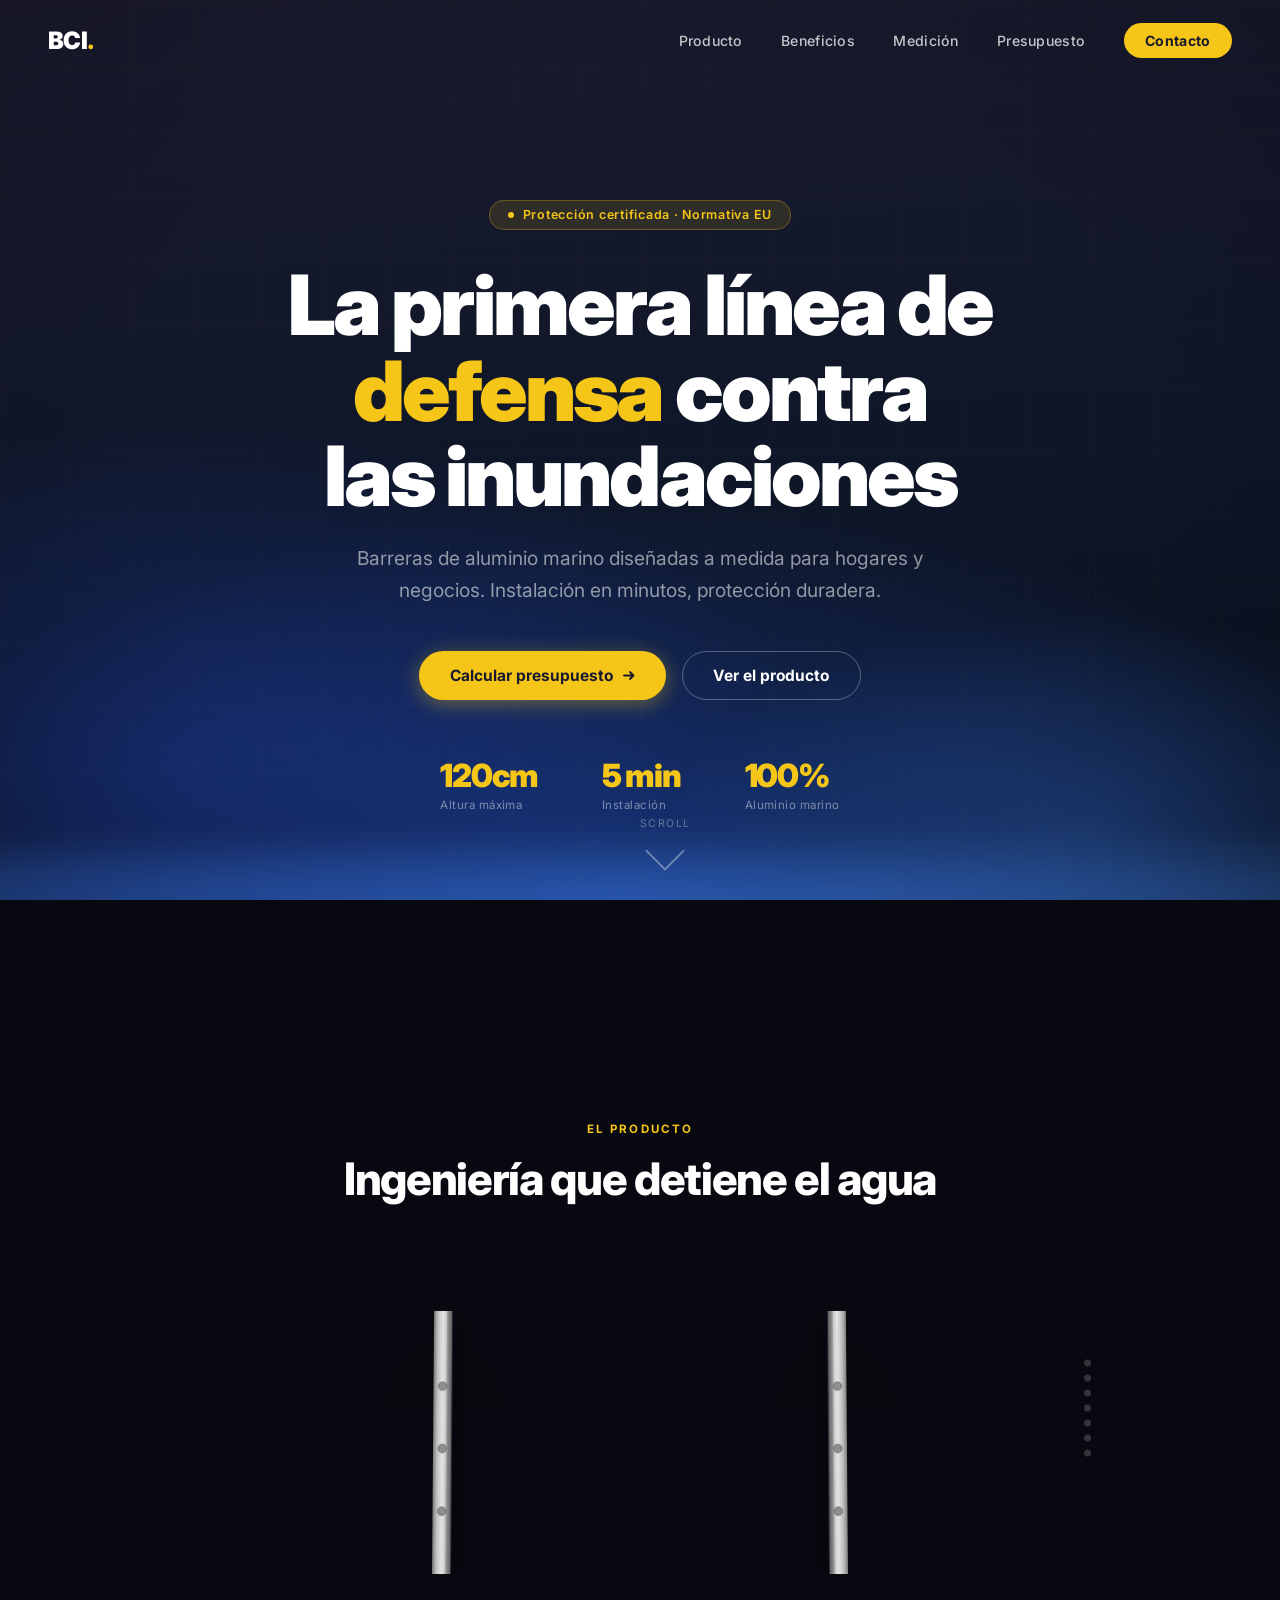
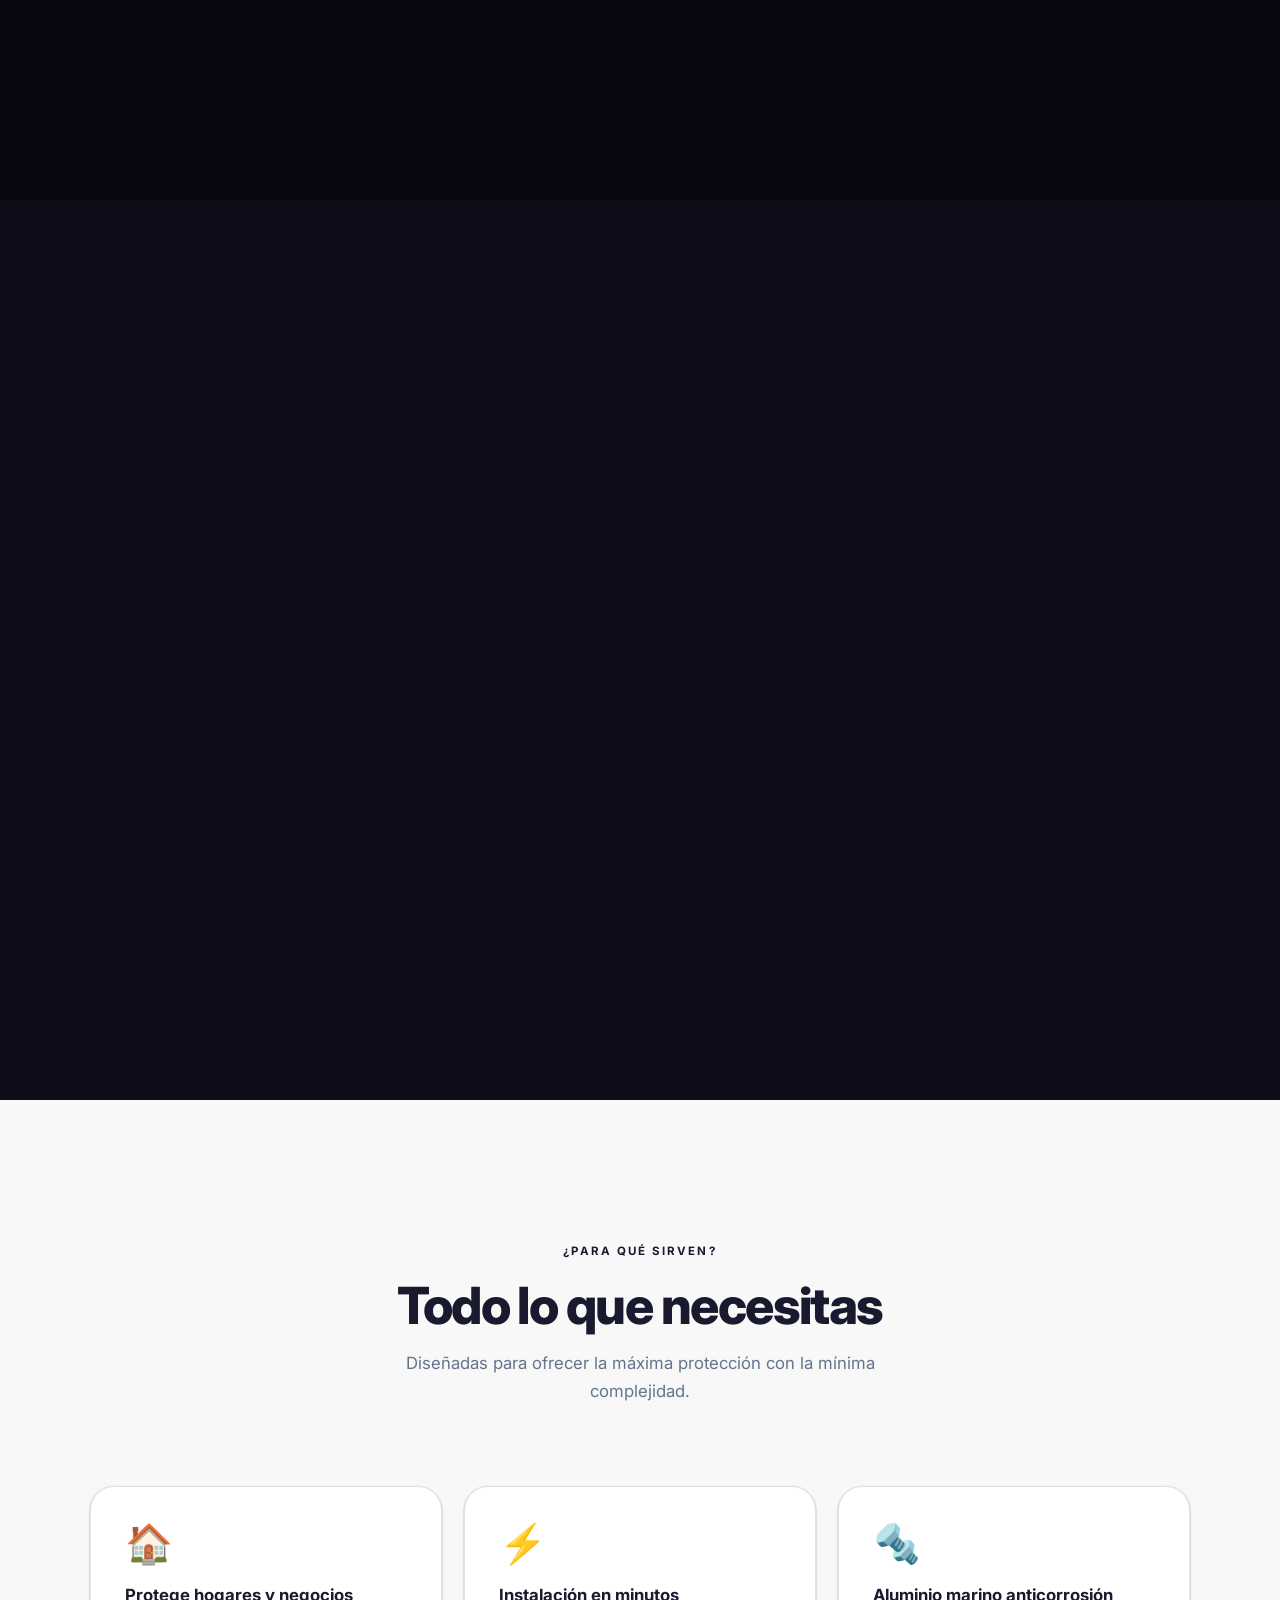
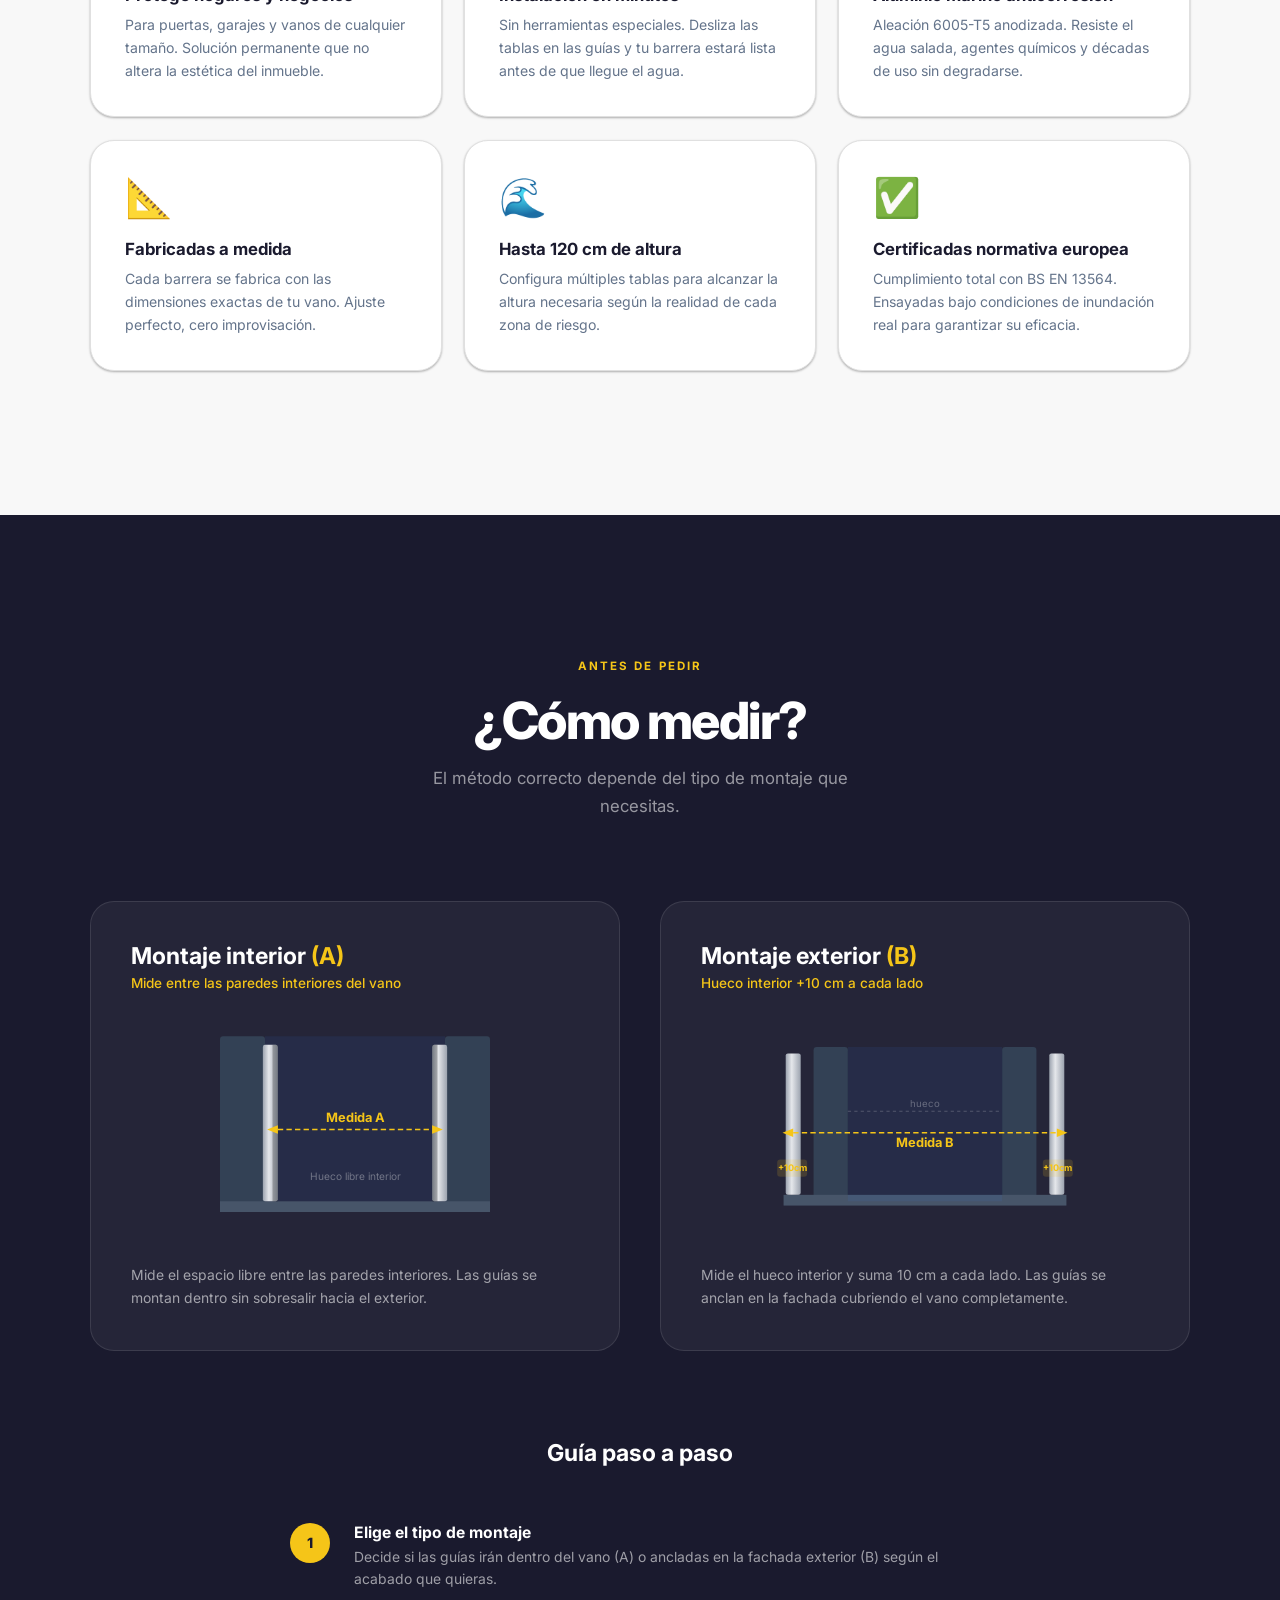
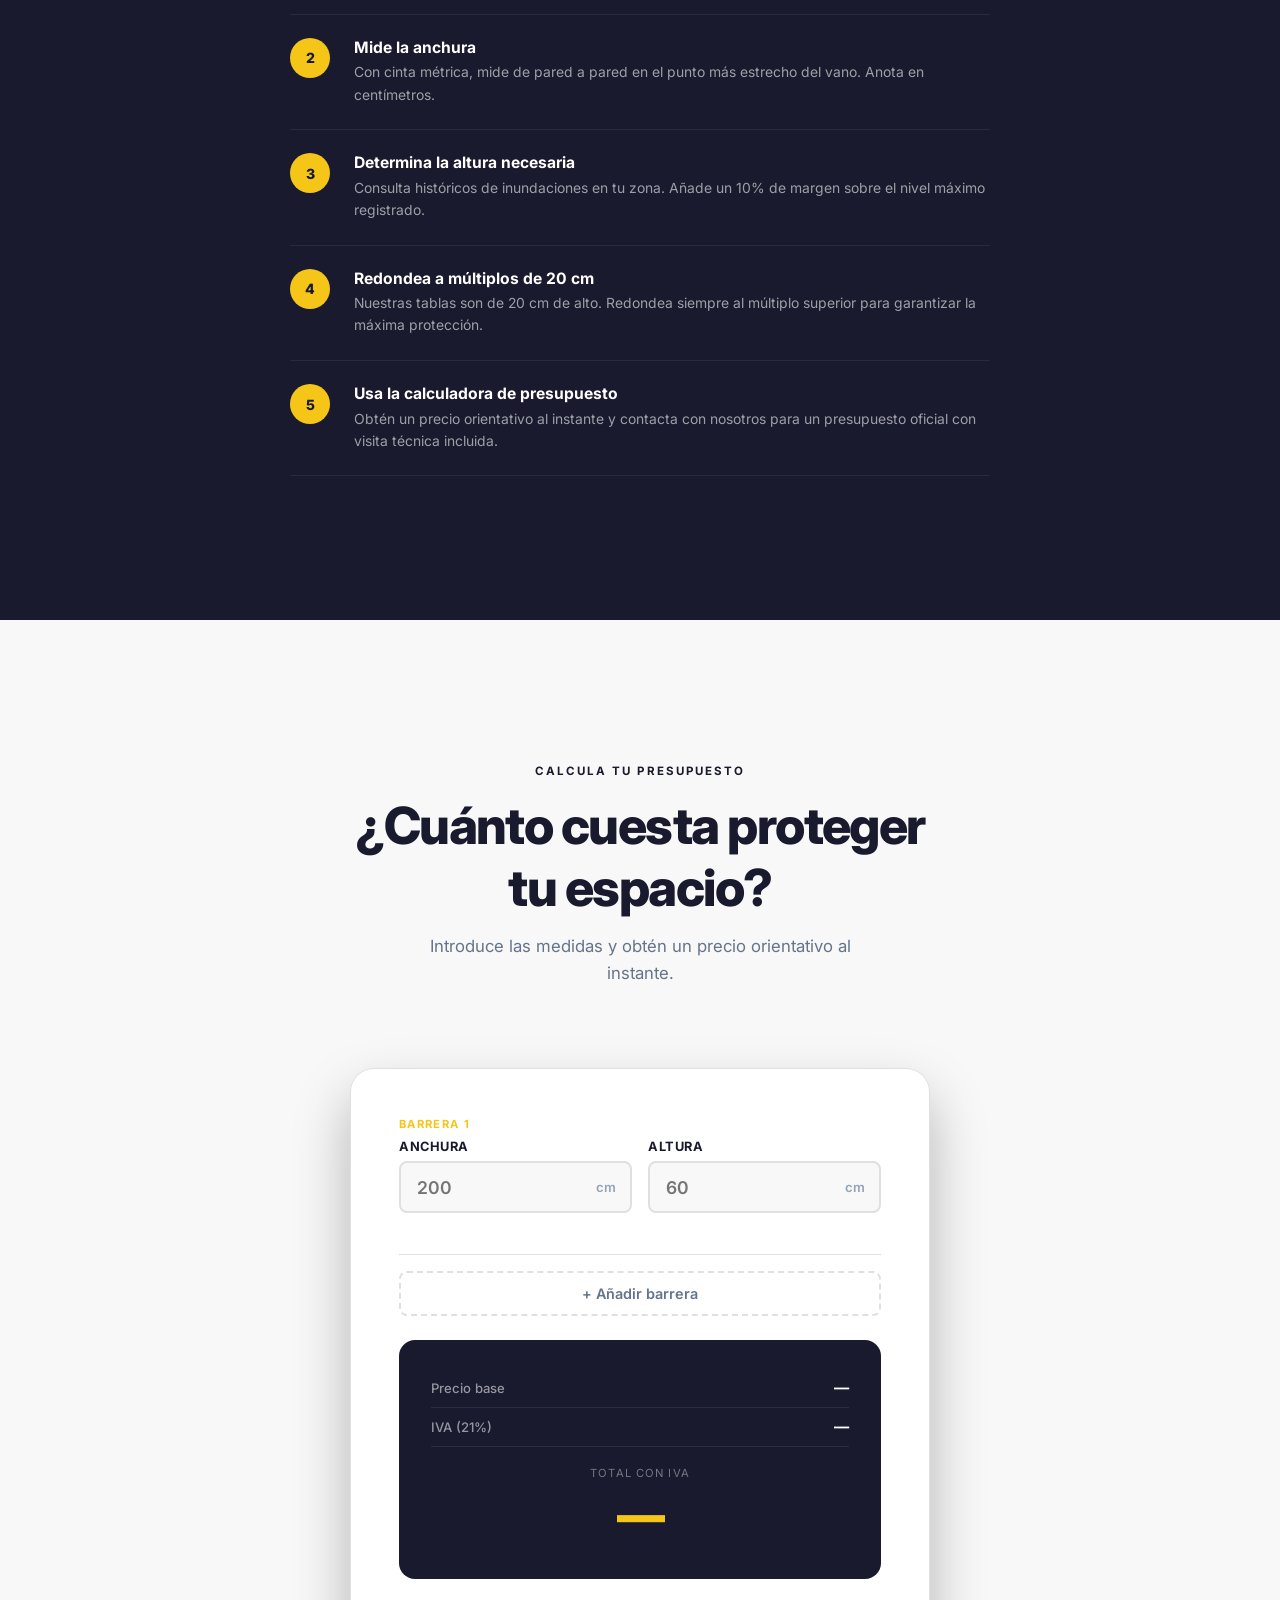
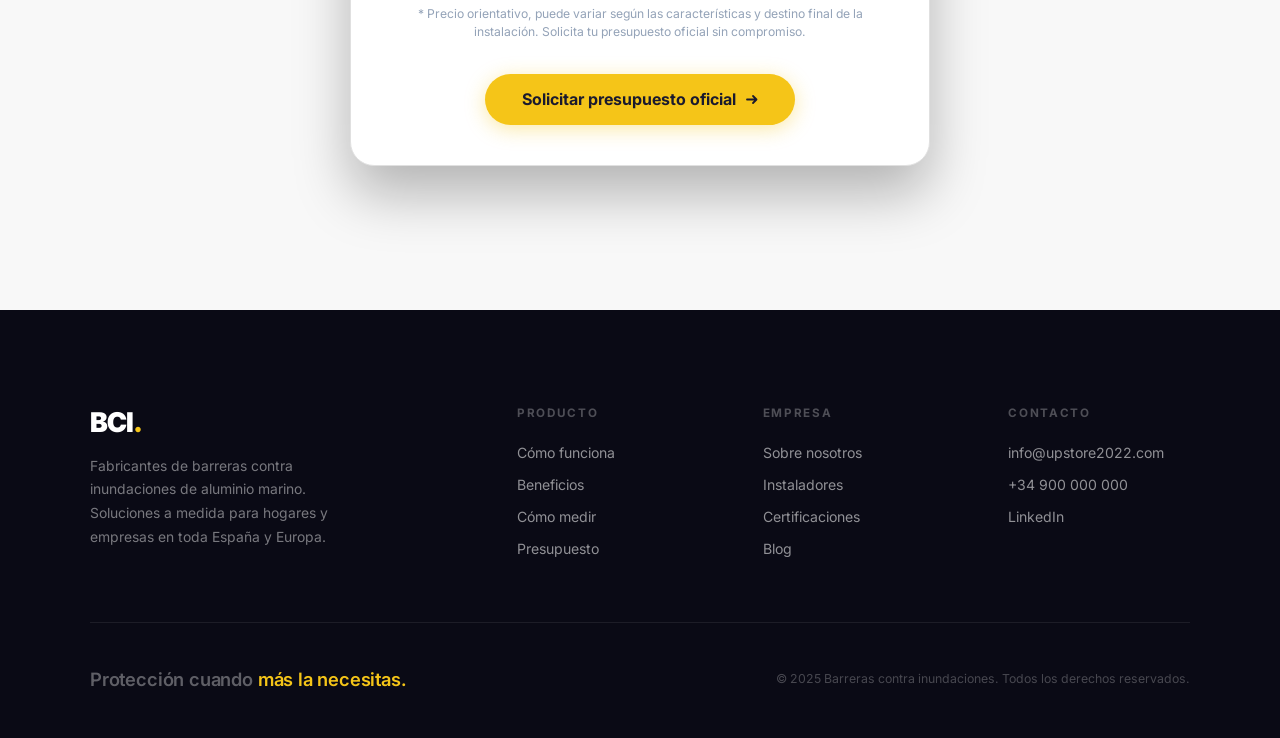
==== index.html @ b8d4e637 "first commit" ====
<!DOCTYPE html>
<html lang="es">
<head>
  <meta charset="UTF-8">
  <meta name="viewport" content="width=device-width, initial-scale=1.0">
  <title>Barreras contra inundaciones — Protección frente a inundaciones</title>
  <link rel="preconnect" href="https://fonts.googleapis.com">
  <link rel="preconnect" href="https://fonts.gstatic.com" crossorigin>
  <link href="https://fonts.googleapis.com/css2?family=Inter:wght@300;400;500;600;700;800;900&display=swap" rel="stylesheet">

  <link rel="stylesheet" href="style.css">

  <style>
    .barrier-row {
      display: flex;
      flex-direction: column;
      border-bottom: 1px solid var(--gray-200);
      padding-bottom: 1rem;
      margin-bottom: 1rem;
    }
    .barrier-row-label {
      font-size: .7rem;
      font-weight: 700;
      letter-spacing: .12em;
      text-transform: uppercase;
      color: var(--yellow);
      margin-bottom: .5rem;
    }
    .barrier-row-fields {
      display: flex;
      gap: 1rem;
      align-items: flex-start;
    }
    .barrier-row-fields .inp-group {
      flex: 1;
      min-width: 0;
    }
    .remove-btn {
      background: #fee2e2;
      color: #ef4444;
      border: none;
      width: 32px;
      height: 32px;
      border-radius: 50%;
      cursor: pointer;
      font-size: 1rem;
      flex-shrink: 0;
      align-self: center;
      margin-top: 1.4rem;
      line-height: 1;
    }
    .add-barrier-btn {
      display: block;
      width: 100%;
      border: 2px dashed var(--gray-200);
      background: transparent;
      color: var(--gray-600);
      padding: .75rem;
      border-radius: var(--radius-sm);
      cursor: pointer;
      font-weight: 600;
      font-family: inherit;
      font-size: .9rem;
      transition: border-color .2s, color .2s;
      margin-bottom: 1.5rem;
    }
    .add-barrier-btn:hover {
      border-color: var(--yellow);
      color: var(--navy);
    }
    .calc-divider {
      height: 1px;
      background: rgba(255,255,255,.12);
      margin: .4rem 0 .6rem;
    }
    .barrier-summary-row {
      font-size: .85rem;
      padding: .2rem 0;
    }
  </style>

</head>
<body>

<!-- ══════════════════════════════════════════
     NAVIGATION
══════════════════════════════════════════ -->
<nav id="navbar">
  <a href="#hero" class="nav-logo">BCI<span>.</span></a>

  <ul class="nav-links" id="navLinks">
    <li><a href="#product"    onclick="closeNav()">Producto</a></li>
    <li><a href="#benefits"   onclick="closeNav()">Beneficios</a></li>
    <li><a href="#measure"    onclick="closeNav()">Medición</a></li>
    <li><a href="#calculator" onclick="closeNav()">Presupuesto</a></li>
    <li><a href="#footer"     onclick="closeNav()" class="nav-cta">Contacto</a></li>
  </ul>

  <button class="nav-burger" id="navBurger" aria-label="Menú" onclick="toggleNav()">
    <span></span><span></span><span></span>
  </button>
</nav>

<!-- ══════════════════════════════════════════
     SECTION 1 · HERO
══════════════════════════════════════════ -->
<section id="hero">
  <div class="hero-bg"></div>
  <div class="hero-grid"></div>
  <div class="hero-water">
    <div class="hw hw1"></div>
    <div class="hw hw2"></div>
    <div class="hw hw3"></div>
  </div>
  <div class="hero-vignette"></div>

  <div class="hero-content">
    <div class="hero-badge">
      <div class="hero-badge-dot"></div>
      Protección certificada · Normativa EU
    </div>

    <h1 class="hero-title">
      La primera línea de<br>
      <span class="hl">defensa</span> contra<br>
      las inundaciones
    </h1>

    <p class="hero-sub">
      Barreras de aluminio marino diseñadas a medida para hogares y negocios.
      Instalación en minutos, protección duradera.
    </p>

    <div class="hero-ctas">
      <a href="#calculator" class="btn btn-primary">
        Calcular presupuesto
        <svg width="15" height="15" viewBox="0 0 15 15" fill="none">
          <path d="M3 7.5h9M9 4l3.5 3.5L9 11" stroke="currentColor" stroke-width="1.8" stroke-linecap="round" stroke-linejoin="round"/>
        </svg>
      </a>
      <a href="#product" class="btn btn-ghost">Ver el producto</a>
    </div>
  </div>

  <div class="hero-stats">
    <div class="hero-stat">
      <div class="hero-stat-val">120cm</div>
      <div class="hero-stat-lbl">Altura máxima</div>
    </div>
    <div class="hero-stat">
      <div class="hero-stat-val">5 min</div>
      <div class="hero-stat-lbl">Instalación</div>
    </div>
    <div class="hero-stat">
      <div class="hero-stat-val">100%</div>
      <div class="hero-stat-lbl">Aluminio marino</div>
    </div>
  </div>

  <div class="scroll-cue" onclick="scrollTo({top:document.getElementById('product').offsetTop,behavior:'smooth'})">
    <span class="scroll-cue-lbl">Scroll</span>
    <div class="scroll-cue-arrow"></div>
  </div>
</section>

<!-- ══════════════════════════════════════════
     SECTION 2 · PRODUCT REVEAL
══════════════════════════════════════════ -->
<section id="product">
  <div class="product-sticky" id="productSticky">
    <!-- Photo background layer (fades in via JS) -->
    <div id="housePhoto" style="position:absolute;inset:0;background:url('src/images/casa.jpeg') center/cover no-repeat;opacity:0;z-index:0;"></div>
    <!-- Dark overlay so barrier stands out -->
    <div style="position:absolute;inset:0;background:rgba(0,0,0,0.35);z-index:1;pointer-events:none;"></div>

    <div class="product-header anim" id="productHeader">
      <span class="section-label">El producto</span>
      <h2>Ingeniería que detiene el agua</h2>
    </div>

    <div class="barrier-scene" style="min-height:340px;">
      <!-- Perspective wrapper anchored to bottom of scene -->
      <div style="transform:perspective(900px) rotateX(2deg);transform-origin:bottom center;position:absolute;left:24%;bottom:0;width:52%;">
        <div id="barrierSvgWrap"></div>
      </div>

      <div class="asm-dots" id="asmDots">
        <!-- dots injected by JS -->
      </div>
    </div>
  </div>
</section>

<!-- ══════════════════════════════════════════
     SECTION 3 · BENEFITS
══════════════════════════════════════════ -->
<section id="benefits">
  <div class="benefits-inner">
    <div class="section-head anim">
      <span class="section-label" style="color:var(--navy)">¿Para qué sirven?</span>
      <h2>Todo lo que necesitas</h2>
      <p>Diseñadas para ofrecer la máxima protección con la mínima complejidad.</p>
    </div>

    <div class="benefits-grid">
      <div class="b-card" data-delay="0">
        <span class="b-icon">🏠</span>
        <h3 class="b-title">Protege hogares y negocios</h3>
        <p class="b-desc">Para puertas, garajes y vanos de cualquier tamaño. Solución permanente que no altera la estética del inmueble.</p>
      </div>
      <div class="b-card" data-delay="1">
        <span class="b-icon">⚡</span>
        <h3 class="b-title">Instalación en minutos</h3>
        <p class="b-desc">Sin herramientas especiales. Desliza las tablas en las guías y tu barrera estará lista antes de que llegue el agua.</p>
      </div>
      <div class="b-card" data-delay="2">
        <span class="b-icon">🔩</span>
        <h3 class="b-title">Aluminio marino anticorrosión</h3>
        <p class="b-desc">Aleación 6005-T5 anodizada. Resiste el agua salada, agentes químicos y décadas de uso sin degradarse.</p>
      </div>
      <div class="b-card" data-delay="3">
        <span class="b-icon">📐</span>
        <h3 class="b-title">Fabricadas a medida</h3>
        <p class="b-desc">Cada barrera se fabrica con las dimensiones exactas de tu vano. Ajuste perfecto, cero improvisación.</p>
      </div>
      <div class="b-card" data-delay="4">
        <span class="b-icon">🌊</span>
        <h3 class="b-title">Hasta 120 cm de altura</h3>
        <p class="b-desc">Configura múltiples tablas para alcanzar la altura necesaria según la realidad de cada zona de riesgo.</p>
      </div>
      <div class="b-card" data-delay="5">
        <span class="b-icon">✅</span>
        <h3 class="b-title">Certificadas normativa europea</h3>
        <p class="b-desc">Cumplimiento total con BS EN 13564. Ensayadas bajo condiciones de inundación real para garantizar su eficacia.</p>
      </div>
    </div>
  </div>
</section>

<!-- ══════════════════════════════════════════
     SECTION 4 · HOW TO MEASURE
══════════════════════════════════════════ -->
<section id="measure">
  <div class="measure-inner">
    <div class="section-head anim" style="--clr:#fff">
      <span class="section-label">Antes de pedir</span>
      <h2 style="color:#fff">¿Cómo medir?</h2>
      <p style="color:var(--text-muted)">El método correcto depende del tipo de montaje que necesitas.</p>
    </div>

    <div class="measure-cards">
      <!-- Inside mount -->
      <div class="m-card" id="mCardA">
        <div class="m-card-title">Montaje interior <em style="color:var(--yellow);font-style:normal">(A)</em></div>
        <div class="m-card-subtitle">Mide entre las paredes interiores del vano</div>

        <svg class="m-diagram" viewBox="0 0 280 210" fill="none" xmlns="http://www.w3.org/2000/svg">
          <!-- Left wall -->
          <rect x="14" y="18" width="42" height="164" fill="#334155" rx="3"/>
          <!-- Right wall -->
          <rect x="224" y="18" width="42" height="164" fill="#334155" rx="3"/>
          <!-- Floor -->
          <rect x="14" y="172" width="252" height="10" fill="#475569"/>
          <!-- Opening fill -->
          <rect x="56" y="18" width="168" height="154" fill="rgba(59,130,246,.08)"/>
          <!-- Rails (silver) -->
          <rect x="54" y="26" width="14" height="146" fill="url(#rg_a)" rx="2"/>
          <rect x="212" y="26" width="14" height="146" fill="url(#rg_a)" rx="2"/>
          <!-- Groove on rails -->
          <rect x="63" y="26" width="5" height="146" fill="rgba(0,0,0,.25)"/>
          <rect x="212" y="26" width="5" height="146" fill="rgba(0,0,0,.25)"/>
          <!-- Dimension line -->
          <line x1="68" y1="105" x2="212" y2="105" stroke="#f5c518" stroke-width="1.4" stroke-dasharray="5,3"/>
          <polygon points="68,101 58,105 68,109" fill="#f5c518"/>
          <polygon points="212,101 222,105 212,109" fill="#f5c518"/>
          <!-- Label -->
          <text x="140" y="98" fill="#f5c518" font-size="12" font-weight="700" text-anchor="middle" font-family="Inter,sans-serif">Medida A</text>
          <text x="140" y="152" fill="rgba(255,255,255,.35)" font-size="9.5" text-anchor="middle" font-family="Inter,sans-serif">Hueco libre interior</text>
          <defs>
            <linearGradient id="rg_a" x1="0" y1="0" x2="1" y2="0">
              <stop offset="0%"  stop-color="#9ca3af"/>
              <stop offset="40%" stop-color="#e5e7eb"/>
              <stop offset="100%" stop-color="#9ca3af"/>
            </linearGradient>
          </defs>
        </svg>

        <p class="m-card-note">Mide el espacio libre entre las paredes interiores. Las guías se montan dentro sin sobresalir hacia el exterior.</p>
      </div>

      <!-- Outside mount -->
      <div class="m-card" id="mCardB">
        <div class="m-card-title">Montaje exterior <em style="color:var(--yellow);font-style:normal">(B)</em></div>
        <div class="m-card-subtitle">Hueco interior +10 cm a cada lado</div>

        <svg class="m-diagram" viewBox="0 0 280 210" fill="none" xmlns="http://www.w3.org/2000/svg">
          <!-- Left wall -->
          <rect x="36" y="28" width="32" height="144" fill="#334155" rx="3"/>
          <!-- Right wall -->
          <rect x="212" y="28" width="32" height="144" fill="#334155" rx="3"/>
          <!-- Floor -->
          <rect x="8" y="166" width="264" height="10" fill="#475569"/>
          <!-- Opening fill -->
          <rect x="68" y="28" width="144" height="144" fill="rgba(59,130,246,.08)"/>
          <!-- Rails mounted outside walls -->
          <rect x="10" y="34" width="14" height="132" fill="url(#rg_b)" rx="2"/>
          <rect x="256" y="34" width="14" height="132" fill="url(#rg_b)" rx="2"/>
          <!-- Inner opening dashes -->
          <line x1="68" y1="88" x2="212" y2="88" stroke="rgba(255,255,255,.2)" stroke-width="1" stroke-dasharray="3,3"/>
          <text x="140" y="84" fill="rgba(255,255,255,.3)" font-size="9" text-anchor="middle" font-family="Inter,sans-serif">hueco</text>
          <!-- Outer dimension line -->
          <line x1="17" y1="108" x2="263" y2="108" stroke="#f5c518" stroke-width="1.4" stroke-dasharray="5,3"/>
          <polygon points="17,104 7,108 17,112"  fill="#f5c518"/>
          <polygon points="263,104 273,108 263,112" fill="#f5c518"/>
          <text x="140" y="121" fill="#f5c518" font-size="12" font-weight="700" text-anchor="middle" font-family="Inter,sans-serif">Medida B</text>
          <!-- +10cm badges -->
          <rect x="2"   y="133" width="28" height="16" rx="3" fill="rgba(245,197,24,.15)"/>
          <text x="16"  y="144" fill="#f5c518" font-size="8.5" text-anchor="middle" font-weight="700" font-family="Inter,sans-serif">+10cm</text>
          <rect x="250" y="133" width="28" height="16" rx="3" fill="rgba(245,197,24,.15)"/>
          <text x="264" y="144" fill="#f5c518" font-size="8.5" text-anchor="middle" font-weight="700" font-family="Inter,sans-serif">+10cm</text>
          <defs>
            <linearGradient id="rg_b" x1="0" y1="0" x2="1" y2="0">
              <stop offset="0%"  stop-color="#9ca3af"/>
              <stop offset="40%" stop-color="#e5e7eb"/>
              <stop offset="100%" stop-color="#9ca3af"/>
            </linearGradient>
          </defs>
        </svg>

        <p class="m-card-note">Mide el hueco interior y suma 10 cm a cada lado. Las guías se anclan en la fachada cubriendo el vano completamente.</p>
      </div>
    </div>

    <!-- Steps -->
    <div class="steps-wrap">
      <h3 class="steps-title">Guía paso a paso</h3>

      <div class="step" data-delay="0">
        <div class="step-num">1</div>
        <div class="step-text">
          <h4>Elige el tipo de montaje</h4>
          <p>Decide si las guías irán dentro del vano (A) o ancladas en la fachada exterior (B) según el acabado que quieras.</p>
        </div>
      </div>
      <div class="step" data-delay="1">
        <div class="step-num">2</div>
        <div class="step-text">
          <h4>Mide la anchura</h4>
          <p>Con cinta métrica, mide de pared a pared en el punto más estrecho del vano. Anota en centímetros.</p>
        </div>
      </div>
      <div class="step" data-delay="2">
        <div class="step-num">3</div>
        <div class="step-text">
          <h4>Determina la altura necesaria</h4>
          <p>Consulta históricos de inundaciones en tu zona. Añade un 10% de margen sobre el nivel máximo registrado.</p>
        </div>
      </div>
      <div class="step" data-delay="3">
        <div class="step-num">4</div>
        <div class="step-text">
          <h4>Redondea a múltiplos de 20 cm</h4>
          <p>Nuestras tablas son de 20 cm de alto. Redondea siempre al múltiplo superior para garantizar la máxima protección.</p>
        </div>
      </div>
      <div class="step" data-delay="4">
        <div class="step-num">5</div>
        <div class="step-text">
          <h4>Usa la calculadora de presupuesto</h4>
          <p>Obtén un precio orientativo al instante y contacta con nosotros para un presupuesto oficial con visita técnica incluida.</p>
        </div>
      </div>
    </div>
  </div>
</section>

<!-- ══════════════════════════════════════════
     SECTION 5 · CALCULATOR
══════════════════════════════════════════ -->
<section id="calculator">
  <div class="calc-inner">
    <div class="section-head anim">
      <span class="section-label" style="color:var(--navy)">Calcula tu presupuesto</span>
      <h2>¿Cuánto cuesta proteger tu espacio?</h2>
      <p>Introduce las medidas y obtén un precio orientativo al instante.</p>
    </div>

    <div class="calc-card" id="calcCard">
      <div id="barrierRows"></div>

      <button type="button" id="addBarrierBtn" class="add-barrier-btn">+ Añadir barrera</button>

      <div class="calc-result">
        <div id="barrierSummaries"></div>
        <div class="calc-divider" id="calcDivider" style="display:none"></div>
        <div class="res-row">
          <span class="res-lbl">Precio base</span>
          <span class="res-val" id="rBase">—</span>
        </div>
        <div class="res-row">
          <span class="res-lbl">IVA (21%)</span>
          <span class="res-val" id="rIva">—</span>
        </div>
        <div class="price-block">
          <div class="price-lbl">Total con IVA</div>
          <div class="price-amt" id="rPrice">—</div>
        </div>
      </div>

      <p class="calc-note">
        * Precio orientativo, puede variar según las características y destino final de la instalación. Solicita tu presupuesto oficial sin compromiso.
      </p>

      <div class="calc-cta">
        <a href="mailto:info@upstore2022.com?subject=Solicitud%20de%20presupuesto"
           id="calcCta"
           class="btn btn-primary"
           style="font-size:1rem;padding:.95rem 2.3rem">
          Solicitar presupuesto oficial
          <svg width="15" height="15" viewBox="0 0 15 15" fill="none">
            <path d="M3 7.5h9M9 4l3.5 3.5L9 11" stroke="currentColor" stroke-width="1.8" stroke-linecap="round" stroke-linejoin="round"/>
          </svg>
        </a>
      </div>
    </div>
  </div>
</section>

<!-- ══════════════════════════════════════════
     SECTION 6 · FOOTER
══════════════════════════════════════════ -->
<footer id="footer">
  <div class="footer-inner">
    <div class="footer-top">
      <div class="footer-brand">
        <div class="footer-logo">BCI<span>.</span></div>
        <p>Fabricantes de barreras contra inundaciones de aluminio marino. Soluciones a medida para hogares y empresas en toda España y Europa.</p>
      </div>
      <div class="footer-col">
        <h4>Producto</h4>
        <ul>
          <li><a href="#product">Cómo funciona</a></li>
          <li><a href="#benefits">Beneficios</a></li>
          <li><a href="#measure">Cómo medir</a></li>
          <li><a href="#calculator">Presupuesto</a></li>
        </ul>
      </div>
      <div class="footer-col">
        <h4>Empresa</h4>
        <ul>
          <li><a href="#">Sobre nosotros</a></li>
          <li><a href="#">Instaladores</a></li>
          <li><a href="#">Certificaciones</a></li>
          <li><a href="#">Blog</a></li>
        </ul>
      </div>
      <div class="footer-col">
        <h4>Contacto</h4>
        <ul>
          <li><a href="mailto:info@upstore2022.com">info@upstore2022.com</a></li>
          <li><a href="tel:+34900000000">+34 900 000 000</a></li>
          <li><a href="#">LinkedIn</a></li>
        </ul>
      </div>
    </div>

    <div class="footer-bottom">
      <div class="footer-tagline">Protección cuando <em>más la necesitas.</em></div>
      <div class="footer-copy">© 2025 Barreras contra inundaciones. Todos los derechos reservados.</div>
    </div>
  </div>
</footer>

<!-- ══════════════════════════════════════════
     JAVASCRIPT
══════════════════════════════════════════ -->
<script src="app.js"></script>
</body>
</html>
---- style.css ----
/* ─────────────────────────────────────────
   RESET & BASE
───────────────────────────────────────── */
*, *::before, *::after { box-sizing: border-box; margin: 0; padding: 0; }

html {
  scroll-behavior: smooth;
  font-size: 16px;
}

body {
  font-family: 'Inter', -apple-system, BlinkMacSystemFont, sans-serif;
  background: #1a1a2e;
  color: #ffffff;
  overflow-x: hidden;
  -webkit-font-smoothing: antialiased;
  -moz-osx-font-smoothing: grayscale;
}

/* ─────────────────────────────────────────
   DESIGN TOKENS
───────────────────────────────────────── */
:root {
  --navy:        #1a1a2e;
  --navy-deep:   #0a0a15;
  --navy-mid:    #0d0d1a;
  --blue-900:    #0f3460;
  --yellow:      #f5c518;
  --yellow-dark: #d4a800;
  --white:       #ffffff;
  --gray-50:     #f8f8f8;
  --gray-100:    #f0f0f0;
  --gray-200:    #e0e0e0;
  --gray-400:    #94a3b8;
  --gray-600:    #64748b;
  --text-muted:  rgba(255,255,255,0.55);

  --shadow-sm:  0 1px 3px rgba(0,0,0,.12), 0 1px 2px rgba(0,0,0,.20);
  --shadow-md:  0 4px 12px rgba(0,0,0,.10), 0 2px 4px rgba(0,0,0,.08);
  --shadow-lg:  0 12px 28px rgba(0,0,0,.15), 0 4px 10px rgba(0,0,0,.10);
  --shadow-xl:  0 28px 56px rgba(0,0,0,.28);

  --radius-sm:  8px;
  --radius-md:  16px;
  --radius-lg:  24px;
  --radius-pill:100px;
}

/* ─────────────────────────────────────────
   SHARED UTILITIES
───────────────────────────────────────── */
.section-label {
  display: block;
  font-size: .72rem;
  font-weight: 700;
  letter-spacing: .18em;
  text-transform: uppercase;
  color: var(--yellow);
  margin-bottom: 1rem;
}

/* Base animation state */
.anim {
  opacity: 0;
  transform: translateY(40px);
  transition: opacity .65s ease-out, transform .65s ease-out;
}
.anim.visible { opacity: 1; transform: translateY(0); }

/* ─────────────────────────────────────────
   BUTTONS
───────────────────────────────────────── */
.btn {
  display: inline-flex;
  align-items: center;
  gap: .5rem;
  padding: .88rem 1.9rem;
  border-radius: var(--radius-pill);
  font-family: inherit;
  font-size: .97rem;
  font-weight: 700;
  text-decoration: none;
  border: none;
  cursor: pointer;
  transition: transform .25s ease, box-shadow .25s ease, background .2s;
}
.btn:hover { transform: translateY(-2px); }

.btn-primary {
  background: var(--yellow);
  color: var(--navy);
  box-shadow: 0 4px 20px rgba(245,197,24,.38);
}
.btn-primary:hover {
  background: #f0ba00;
  box-shadow: 0 8px 30px rgba(245,197,24,.52);
}

.btn-ghost {
  background: transparent;
  color: #fff;
  border: 1px solid rgba(255,255,255,.3);
}
.btn-ghost:hover { background: rgba(255,255,255,.09); border-color: rgba(255,255,255,.5); }

/* ─────────────────────────────────────────
   NAVIGATION
───────────────────────────────────────── */
#navbar {
  position: fixed;
  inset: 0 0 auto 0;
  z-index: 999;
  display: flex;
  align-items: center;
  justify-content: space-between;
  padding: 1.6rem 3rem;
  transition: padding .3s ease, background .3s ease, border-color .3s ease;
  border-bottom: 1px solid transparent;
}

#navbar.scrolled {
  padding: .95rem 3rem;
  background: rgba(10,10,21,.92);
  backdrop-filter: blur(22px);
  -webkit-backdrop-filter: blur(22px);
  border-bottom-color: rgba(245,197,24,.15);
}

.nav-logo {
  font-size: 1.5rem;
  font-weight: 900;
  letter-spacing: -.03em;
  color: #fff;
  text-decoration: none;
}
.nav-logo span { color: var(--yellow); }

.nav-links {
  display: flex;
  align-items: center;
  gap: 2.4rem;
  list-style: none;
}

.nav-links a {
  color: rgba(255,255,255,.75);
  text-decoration: none;
  font-size: .88rem;
  font-weight: 500;
  letter-spacing: .02em;
  transition: color .2s;
}
.nav-links a:hover { color: var(--yellow); }

.nav-cta {
  background: var(--yellow) !important;
  color: var(--navy) !important;
  padding: .55rem 1.35rem;
  border-radius: var(--radius-pill);
  font-weight: 700 !important;
}
.nav-cta:hover { background: #f0ba00 !important; }

/* Hamburger (mobile) */
.nav-burger {
  display: none;
  flex-direction: column;
  gap: 5px;
  background: none;
  border: none;
  cursor: pointer;
  padding: 4px;
}
.nav-burger span {
  display: block;
  width: 24px;
  height: 2px;
  background: #fff;
  border-radius: 2px;
  transition: .3s;
}

/* ─────────────────────────────────────────
   SECTION 1 · HERO
───────────────────────────────────────── */
#hero {
  position: relative;
  min-height: 100svh;
  display: flex;
  flex-direction: column;
  align-items: center;
  justify-content: center;
  overflow: hidden;
}

/* Layered background */
.hero-bg {
  position: absolute;
  inset: 0;
  background:
    radial-gradient(ellipse 70% 55% at 15% 85%, rgba(30,64,175,.45) 0%, transparent 70%),
    radial-gradient(ellipse 55% 40% at 85% 92%, rgba(59,130,246,.28) 0%, transparent 60%),
    radial-gradient(ellipse 80% 60% at 50% 100%, rgba(37,99,235,.42) 0%, transparent 75%),
    linear-gradient(175deg, #1a1a2e 0%, #0e1628 55%, #080d1a 100%);
  animation: heroBgShift 10s ease-in-out infinite alternate;
}

@keyframes heroBgShift {
  from { filter: hue-rotate(0deg) brightness(1); }
  to   { filter: hue-rotate(8deg)  brightness(1.06); }
}

/* Fine grid texture */
.hero-grid {
  position: absolute;
  inset: 0;
  background-image:
    linear-gradient(rgba(245,197,24,.025) 1px, transparent 1px),
    linear-gradient(90deg, rgba(245,197,24,.025) 1px, transparent 1px);
  background-size: 64px 64px;
  pointer-events: none;
}

/* Animated water at the bottom */
.hero-water {
  position: absolute;
  bottom: 0;
  left: -10%;
  width: 120%;
  height: 220px;
  pointer-events: none;
}
.hw { position: absolute; bottom: 0; left: 0; right: 0; height: 100%; }
.hw1 {
  background: radial-gradient(ellipse 110% 70px at 50% 100%, rgba(59,130,246,.28), transparent);
  animation: wave1 7s ease-in-out infinite;
}
.hw2 {
  background: radial-gradient(ellipse 80% 55px at 30% 100%, rgba(37,99,235,.22), transparent);
  animation: wave2 9s ease-in-out infinite;
}
.hw3 {
  background: radial-gradient(ellipse 130% 85px at 65% 100%, rgba(96,165,250,.16), transparent);
  animation: wave3 11s ease-in-out infinite;
}
@keyframes wave1 { 0%,100%{transform:translateX(0)scaleY(1)} 50%{transform:translateX(-4%)scaleY(1.18)} }
@keyframes wave2 { 0%,100%{transform:translateX(4%)scaleY(1)} 50%{transform:translateX(-2%)scaleY(.88)} }
@keyframes wave3 { 0%,100%{transform:translateX(-2%)scaleY(.94)} 50%{transform:translateX(3%)scaleY(1.14)} }

/* Vignette */
.hero-vignette {
  position: absolute;
  inset: 0;
  background: radial-gradient(ellipse 100% 100% at 50% 50%, transparent 40%, rgba(0,0,0,.35) 100%);
  pointer-events: none;
}

/* Hero content */
.hero-content {
  position: relative;
  z-index: 10;
  text-align: center;
  max-width: 920px;
  padding: 0 2rem;
}

.hero-badge {
  display: inline-flex;
  align-items: center;
  gap: .55rem;
  background: rgba(245,197,24,.12);
  border: 1px solid rgba(245,197,24,.3);
  padding: .42rem 1.1rem;
  border-radius: var(--radius-pill);
  font-size: .78rem;
  font-weight: 600;
  letter-spacing: .06em;
  color: var(--yellow);
  margin-bottom: 2rem;
  opacity: 0;
  animation: fadeUp .8s ease-out .2s forwards;
}
.hero-badge-dot {
  width: 6px; height: 6px;
  border-radius: 50%;
  background: var(--yellow);
  animation: blip 2.2s ease-in-out infinite;
}
@keyframes blip { 0%,100%{opacity:1;transform:scale(1)} 50%{opacity:.45;transform:scale(.75)} }

.hero-title {
  font-size: clamp(2.6rem, 6.5vw, 5.2rem);
  font-weight: 900;
  line-height: 1.03;
  letter-spacing: -.035em;
  color: #fff;
  opacity: 0;
  animation: fadeUp .85s ease-out .38s forwards;
  margin-bottom: 1.5rem;
}
.hero-title .hl { color: var(--yellow); }

.hero-sub {
  font-size: clamp(1rem, 1.9vw, 1.2rem);
  font-weight: 400;
  line-height: 1.65;
  color: var(--text-muted);
  max-width: 580px;
  margin: 0 auto 2.8rem;
  opacity: 0;
  animation: fadeUp .85s ease-out .56s forwards;
}

.hero-ctas {
  display: flex;
  gap: 1rem;
  justify-content: center;
  flex-wrap: wrap;
  opacity: 0;
  animation: fadeUp .85s ease-out .72s forwards;
}

/* Stats bar */
.hero-stats {
  position: absolute;
  bottom: 5.5rem;
  left: 0; right: 0;
  display: flex;
  justify-content: center;
  gap: 4rem;
  z-index: 10;
  opacity: 0;
  animation: fadeUp .85s ease-out .9s forwards;
}
.hero-stat-val {
  font-size: 2rem;
  font-weight: 900;
  color: var(--yellow);
  letter-spacing: -.04em;
}
.hero-stat-lbl {
  font-size: .72rem;
  color: rgba(255,255,255,.45);
  margin-top: .2rem;
  letter-spacing: .04em;
}

/* Scroll indicator */
.scroll-cue {
  position: absolute;
  bottom: 2.2rem;
  left: 50%;
  transform: translateX(-50%);
  display: flex;
  flex-direction: column;
  align-items: center;
  gap: .45rem;
  cursor: pointer;
  z-index: 10;
  opacity: 0;
  animation: fadeUp .85s ease-out 1.1s forwards;
}
.scroll-cue-lbl {
  font-size: .66rem;
  letter-spacing: .14em;
  color: rgba(255,255,255,.35);
  text-transform: uppercase;
}
.scroll-cue-arrow {
  width: 28px; height: 28px;
  border-right: 2px solid rgba(255,255,255,.35);
  border-bottom: 2px solid rgba(255,255,255,.35);
  transform: rotate(45deg);
  animation: bounce 2.1s ease-in-out infinite;
}
@keyframes bounce {
  0%,100%{transform:rotate(45deg) translate(0,0);opacity:.35}
  50%{transform:rotate(45deg) translate(5px,5px);opacity:.75}
}

@keyframes fadeUp {
  from { opacity:0; transform:translateY(28px); }
  to   { opacity:1; transform:translateY(0); }
}

/* ─────────────────────────────────────────
   SECTION 2 · PRODUCT REVEAL
───────────────────────────────────────── */
#product {
  min-height: 200vh;
  background: var(--navy-mid);
  position: relative;
}

.product-sticky {
  position: sticky;
  top: 0;
  height: 100vh;
  display: flex;
  flex-direction: column;
  align-items: center;
  justify-content: center;
  gap: 2rem;
  overflow: hidden;
}

/* Water / atmosphere overlay */
#waterRise {
  position: absolute;
  inset: 0;
  background: linear-gradient(to top, rgba(30,64,175,0) 0%, transparent 100%);
  pointer-events: none;
  z-index: 0;
  transition: background .3s linear;
}

.product-header {
  position: relative;
  z-index: 10;
  text-align: center;
}
.product-header h2 {
  font-size: clamp(1.7rem, 3.8vw, 2.8rem);
  font-weight: 800;
  color: #fff;
  letter-spacing: -.03em;
}

/* House/barrier scene wrapper */
.barrier-scene {
  position: relative;
  z-index: 10;
  width: min(800px, 96vw);
  display: flex;
  align-items: center;
  justify-content: center;
}

#barrierSvgWrap {
  width: 100%;
  filter: drop-shadow(0 24px 56px rgba(0,0,0,.7));
}

/* Side progress dots */
.asm-dots {
  position: absolute;
  right: -3.2rem;
  top: 50%;
  transform: translateY(-50%);
  display: flex;
  flex-direction: column;
  gap: 8px;
}
.asm-dot {
  width: 7px; height: 7px;
  border-radius: 50%;
  background: rgba(255,255,255,.18);
  transition: background .35s ease, box-shadow .35s ease;
}
.asm-dot.lit {
  background: var(--yellow);
  box-shadow: 0 0 8px rgba(245,197,24,.65);
}

/* ─────────────────────────────────────────
   SECTION 3 · BENEFITS
───────────────────────────────────────── */
#benefits {
  background: var(--gray-50);
  padding: 9rem 2rem;
}

.benefits-inner {
  max-width: 1100px;
  margin: 0 auto;
}

.section-head {
  text-align: center;
  margin-bottom: 5rem;
}
.section-head h2 {
  font-size: clamp(1.9rem, 4vw, 3.4rem);
  font-weight: 800;
  color: var(--navy);
  letter-spacing: -.03em;
  margin-bottom: .9rem;
}
.section-head p {
  font-size: 1.05rem;
  color: var(--gray-600);
  max-width: 480px;
  margin: 0 auto;
  line-height: 1.65;
}

.benefits-grid {
  display: grid;
  grid-template-columns: repeat(auto-fit, minmax(290px, 1fr));
  gap: 1.4rem;
}

.b-card {
  background: #fff;
  border-radius: var(--radius-lg);
  padding: 2.1rem;
  border: 1px solid var(--gray-200);
  box-shadow: var(--shadow-sm);
  transition: transform .35s ease, box-shadow .35s ease, border-color .35s ease;
  opacity: 0;
  transform: translateY(40px);
}
.b-card.visible {
  opacity: 1;
  transform: translateY(0);
}
.b-card:hover {
  transform: translateY(-5px);
  box-shadow: var(--shadow-lg);
  border-color: rgba(245,197,24,.3);
}

.b-icon { font-size: 2.4rem; display: block; margin-bottom: 1.1rem; }
.b-title { font-size: 1.05rem; font-weight: 700; color: var(--navy); margin-bottom: .5rem; }
.b-desc  { font-size: .88rem; color: var(--gray-600); line-height: 1.65; }

/* ─────────────────────────────────────────
   SECTION 4 · HOW TO MEASURE
───────────────────────────────────────── */
#measure {
  background: var(--navy);
  padding: 9rem 2rem;
}

.measure-inner {
  max-width: 1100px;
  margin: 0 auto;
}

.measure-cards {
  display: grid;
  grid-template-columns: 1fr 1fr;
  gap: 2.5rem;
  margin-bottom: 5.5rem;
}

.m-card {
  background: rgba(255,255,255,.05);
  border: 1px solid rgba(255,255,255,.1);
  border-radius: var(--radius-lg);
  padding: 2.5rem;
  opacity: 0;
  transform: translateY(40px);
  transition: opacity .6s ease, transform .6s ease;
}
.m-card.visible { opacity: 1; transform: translateY(0); }

.m-card-title    { font-size: 1.45rem; font-weight: 700; color: #fff; margin-bottom: .35rem; }
.m-card-subtitle { font-size: .85rem; color: var(--yellow); font-weight: 500; margin-bottom: 1.6rem; }
.m-diagram       { width: 100%; max-width: 300px; display: block; margin: 0 auto; }
.m-card-note     { font-size: .87rem; color: rgba(255,255,255,.58); line-height: 1.65; margin-top: 1.4rem; }

/* Steps */
.steps-wrap { max-width: 700px; margin: 0 auto; }
.steps-title {
  font-size: 1.45rem;
  font-weight: 700;
  color: #fff;
  text-align: center;
  margin-bottom: 2rem;
}

.step {
  display: flex;
  align-items: flex-start;
  gap: 1.5rem;
  padding: 1.45rem 0;
  border-bottom: 1px solid rgba(255,255,255,.07);
  opacity: 0;
  transform: translateX(-22px);
  transition: opacity .5s ease, transform .5s ease;
}
.step.visible { opacity: 1; transform: translateX(0); }

.step-num {
  width: 40px; height: 40px;
  border-radius: 50%;
  background: var(--yellow);
  color: var(--navy);
  display: flex; align-items: center; justify-content: center;
  font-weight: 800; font-size: .88rem;
  flex-shrink: 0;
}
.step-text h4 { font-size: .98rem; font-weight: 700; color: #fff; margin-bottom: .28rem; }
.step-text p  { font-size: .87rem; color: rgba(255,255,255,.58); line-height: 1.6; }

/* ─────────────────────────────────────────
   SECTION 5 · CALCULATOR
───────────────────────────────────────── */
#calculator {
  background: var(--gray-50);
  padding: 9rem 2rem;
}

.calc-inner {
  max-width: 580px;
  margin: 0 auto;
}

.calc-card {
  background: #fff;
  border-radius: var(--radius-lg);
  padding: 3rem 3rem 2.5rem;
  box-shadow: var(--shadow-xl);
  border: 1px solid var(--gray-200);
  opacity: 0;
  transform: translateY(40px);
  transition: opacity .6s ease, transform .6s ease;
}
.calc-card.visible { opacity: 1; transform: translateY(0); }

.calc-inputs {
  display: grid;
  grid-template-columns: 1fr 1fr;
  gap: 1.4rem;
  margin-bottom: 2rem;
}

.inp-group { display: flex; flex-direction: column; gap: .45rem; }

.inp-group label {
  font-size: .8rem;
  font-weight: 700;
  color: var(--navy);
  letter-spacing: .04em;
  text-transform: uppercase;
}

.inp-wrap { position: relative; }
.inp-wrap::after {
  content: 'cm';
  position: absolute;
  right: 1rem; top: 50%;
  transform: translateY(-50%);
  font-size: .82rem; font-weight: 600;
  color: var(--gray-400);
  pointer-events: none;
}

.inp-wrap input {
  width: 100%;
  padding: .85rem 2.8rem .85rem 1rem;
  border: 2px solid var(--gray-200);
  border-radius: var(--radius-sm);
  font-size: 1.1rem; font-weight: 600;
  font-family: inherit;
  color: var(--navy);
  background: var(--gray-50);
  transition: border-color .2s, background .2s;
  outline: none;
  -moz-appearance: textfield;
}
.inp-wrap input::-webkit-outer-spin-button,
.inp-wrap input::-webkit-inner-spin-button { -webkit-appearance: none; margin: 0; }
.inp-wrap input:focus { border-color: var(--navy); background: #fff; }
.inp-wrap input.err  { border-color: #ef4444; }

.inp-error {
  font-size: .73rem;
  color: #ef4444;
  font-weight: 500;
  min-height: 17px;
}

/* Result panel */
.calc-result {
  background: var(--navy);
  border-radius: var(--radius-md);
  padding: 1.8rem 2rem;
  margin-bottom: 1.6rem;
}

.res-row {
  display: flex;
  justify-content: space-between;
  align-items: center;
  padding: .6rem 0;
  border-bottom: 1px solid rgba(255,255,255,.08);
}
.res-row:last-of-type { border-bottom: none; }

.res-lbl { font-size: .82rem; color: rgba(255,255,255,.55); font-weight: 500; }
.res-val { font-size: .95rem; color: #fff; font-weight: 700; }

.price-block { text-align: center; padding: 1.2rem 0 .4rem; }
.price-lbl   { font-size: .7rem; color: rgba(255,255,255,.4); letter-spacing: .1em; text-transform: uppercase; margin-bottom: .3rem; }
.price-amt   {
  font-size: 3rem; font-weight: 900;
  color: var(--yellow);
  letter-spacing: -.04em;
  transition: all .3s ease;
}

.calc-note {
  font-size: .76rem;
  color: var(--gray-400);
  line-height: 1.55;
  text-align: center;
  margin-bottom: 2rem;
}
.calc-cta { display: flex; justify-content: center; }

/* ─────────────────────────────────────────
   SECTION 6 · FOOTER
───────────────────────────────────────── */
#footer {
  background: var(--navy-deep);
  padding: 6rem 2rem 3rem;
}

.footer-inner { max-width: 1100px; margin: 0 auto; }

.footer-top {
  display: grid;
  grid-template-columns: 2fr 1fr 1fr 1fr;
  gap: 4rem;
  padding-bottom: 4rem;
  border-bottom: 1px solid rgba(255,255,255,.08);
  margin-bottom: 2.8rem;
}

.footer-logo { font-size: 1.7rem; font-weight: 900; letter-spacing: -.03em; color: #fff; margin-bottom: 1rem; }
.footer-logo span { color: var(--yellow); }
.footer-brand p { font-size: .87rem; color: rgba(255,255,255,.45); line-height: 1.7; max-width: 270px; }

.footer-col h4 {
  font-size: .73rem; font-weight: 700;
  color: rgba(255,255,255,.28);
  letter-spacing: .14em;
  text-transform: uppercase;
  margin-bottom: 1.4rem;
}
.footer-col ul { list-style: none; display: flex; flex-direction: column; gap: .75rem; }
.footer-col a  { color: rgba(255,255,255,.55); text-decoration: none; font-size: .88rem; transition: color .2s; }
.footer-col a:hover { color: var(--yellow); }

.footer-bottom {
  display: flex;
  justify-content: space-between;
  align-items: center;
  flex-wrap: wrap;
  gap: 1rem;
}

.footer-tagline { font-size: 1.15rem; font-weight: 600; color: rgba(255,255,255,.35); letter-spacing: -.01em; }
.footer-tagline em { color: var(--yellow); font-style: normal; }
.footer-copy { font-size: .77rem; color: rgba(255,255,255,.25); }

/* ─────────────────────────────────────────
   RESPONSIVE
───────────────────────────────────────── */
@media (max-width: 768px) {
  #navbar { padding: 1.3rem 1.5rem; }
  #navbar.scrolled { padding: .85rem 1.5rem; }

  .nav-links { display: none; }
  .nav-burger { display: flex; }

  .nav-links.open {
    display: flex;
    flex-direction: column;
    position: fixed;
    inset: 0;
    background: rgba(10,10,21,.97);
    justify-content: center;
    align-items: center;
    gap: 2.5rem;
    z-index: 998;
  }
  .nav-links.open a { font-size: 1.3rem; }

  .hero-stats { gap: 2rem; }
  .hero-stat-val { font-size: 1.6rem; }

  .measure-cards { grid-template-columns: 1fr; }
  .calc-inputs   { grid-template-columns: 1fr; }

  .footer-top { grid-template-columns: 1fr 1fr; gap: 2rem; }
  .footer-brand { grid-column: 1 / -1; }

  .asm-dots { display: none; }

  .calc-card { padding: 2rem 1.5rem 1.8rem; }
}

@media (max-width: 480px) {
  .hero-stats { gap: 1.5rem; }
  .footer-top { grid-template-columns: 1fr; }
  .footer-bottom { flex-direction: column; align-items: flex-start; }
}
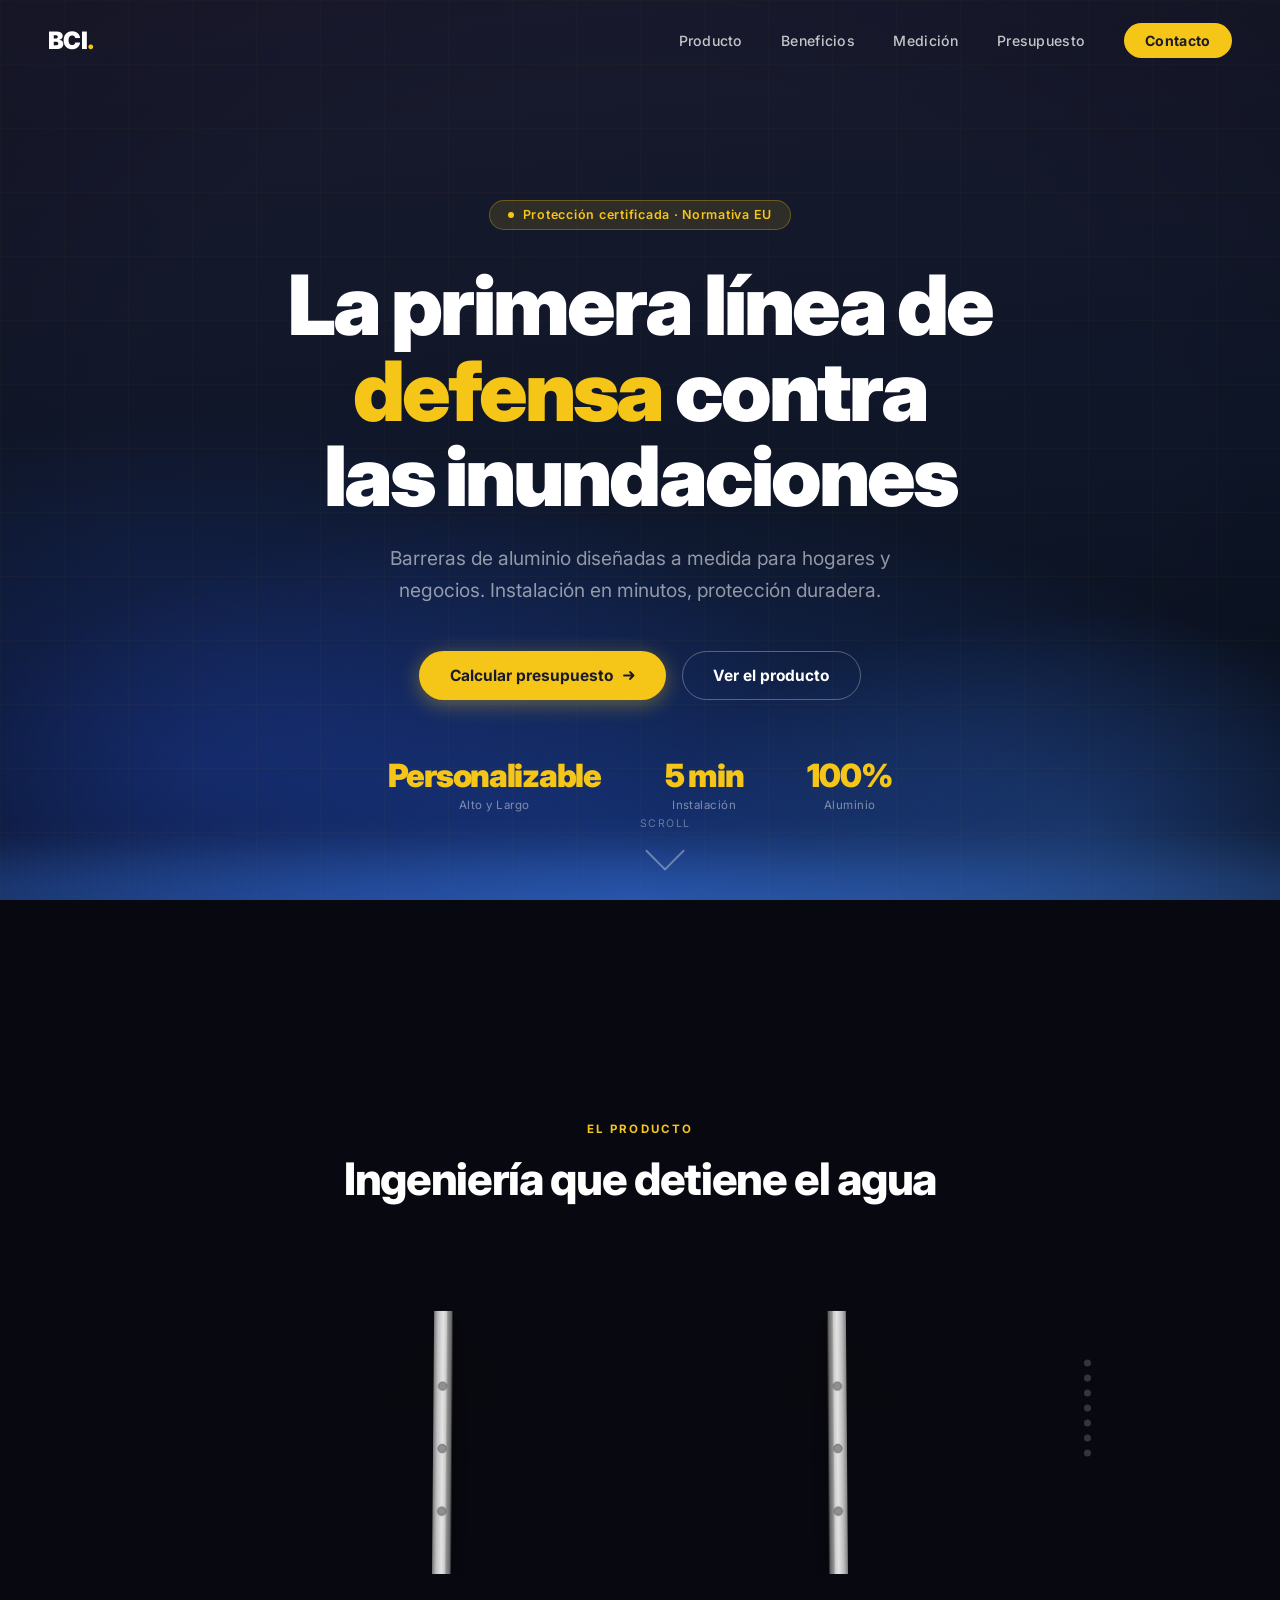
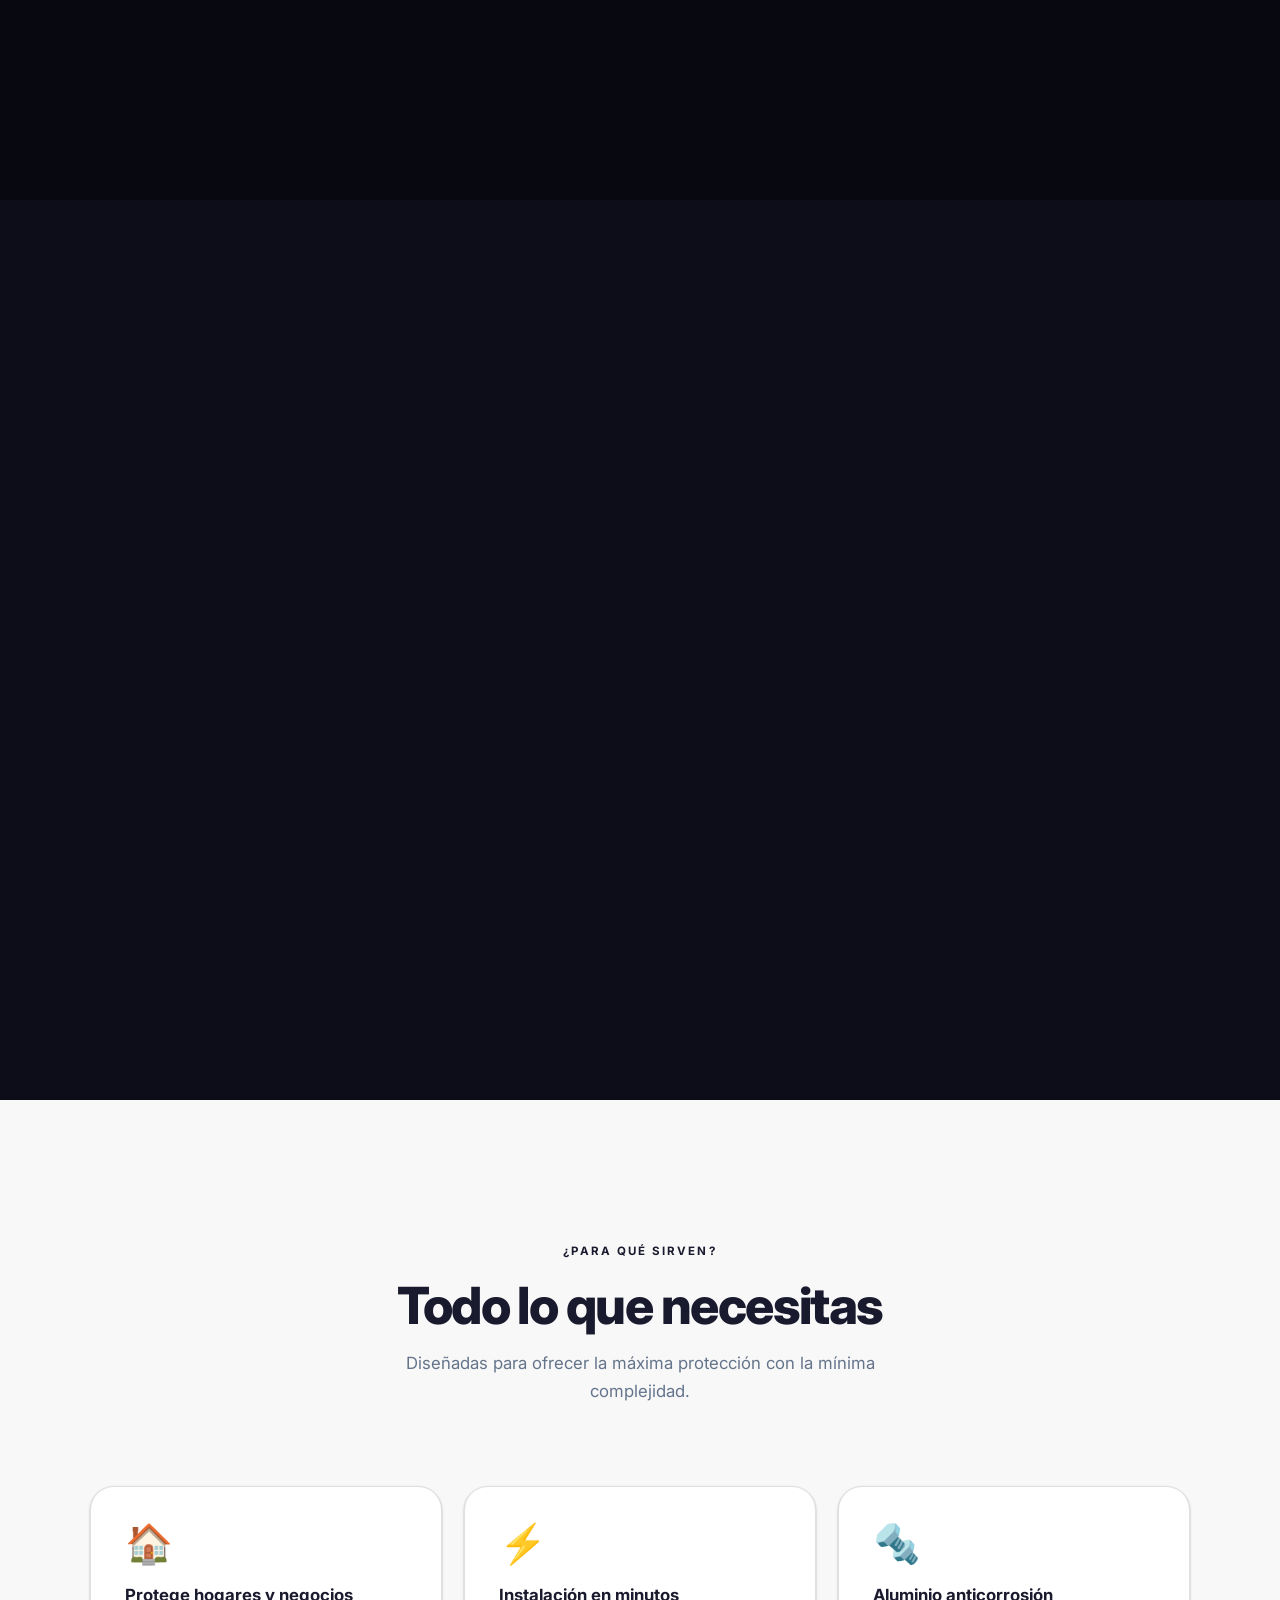
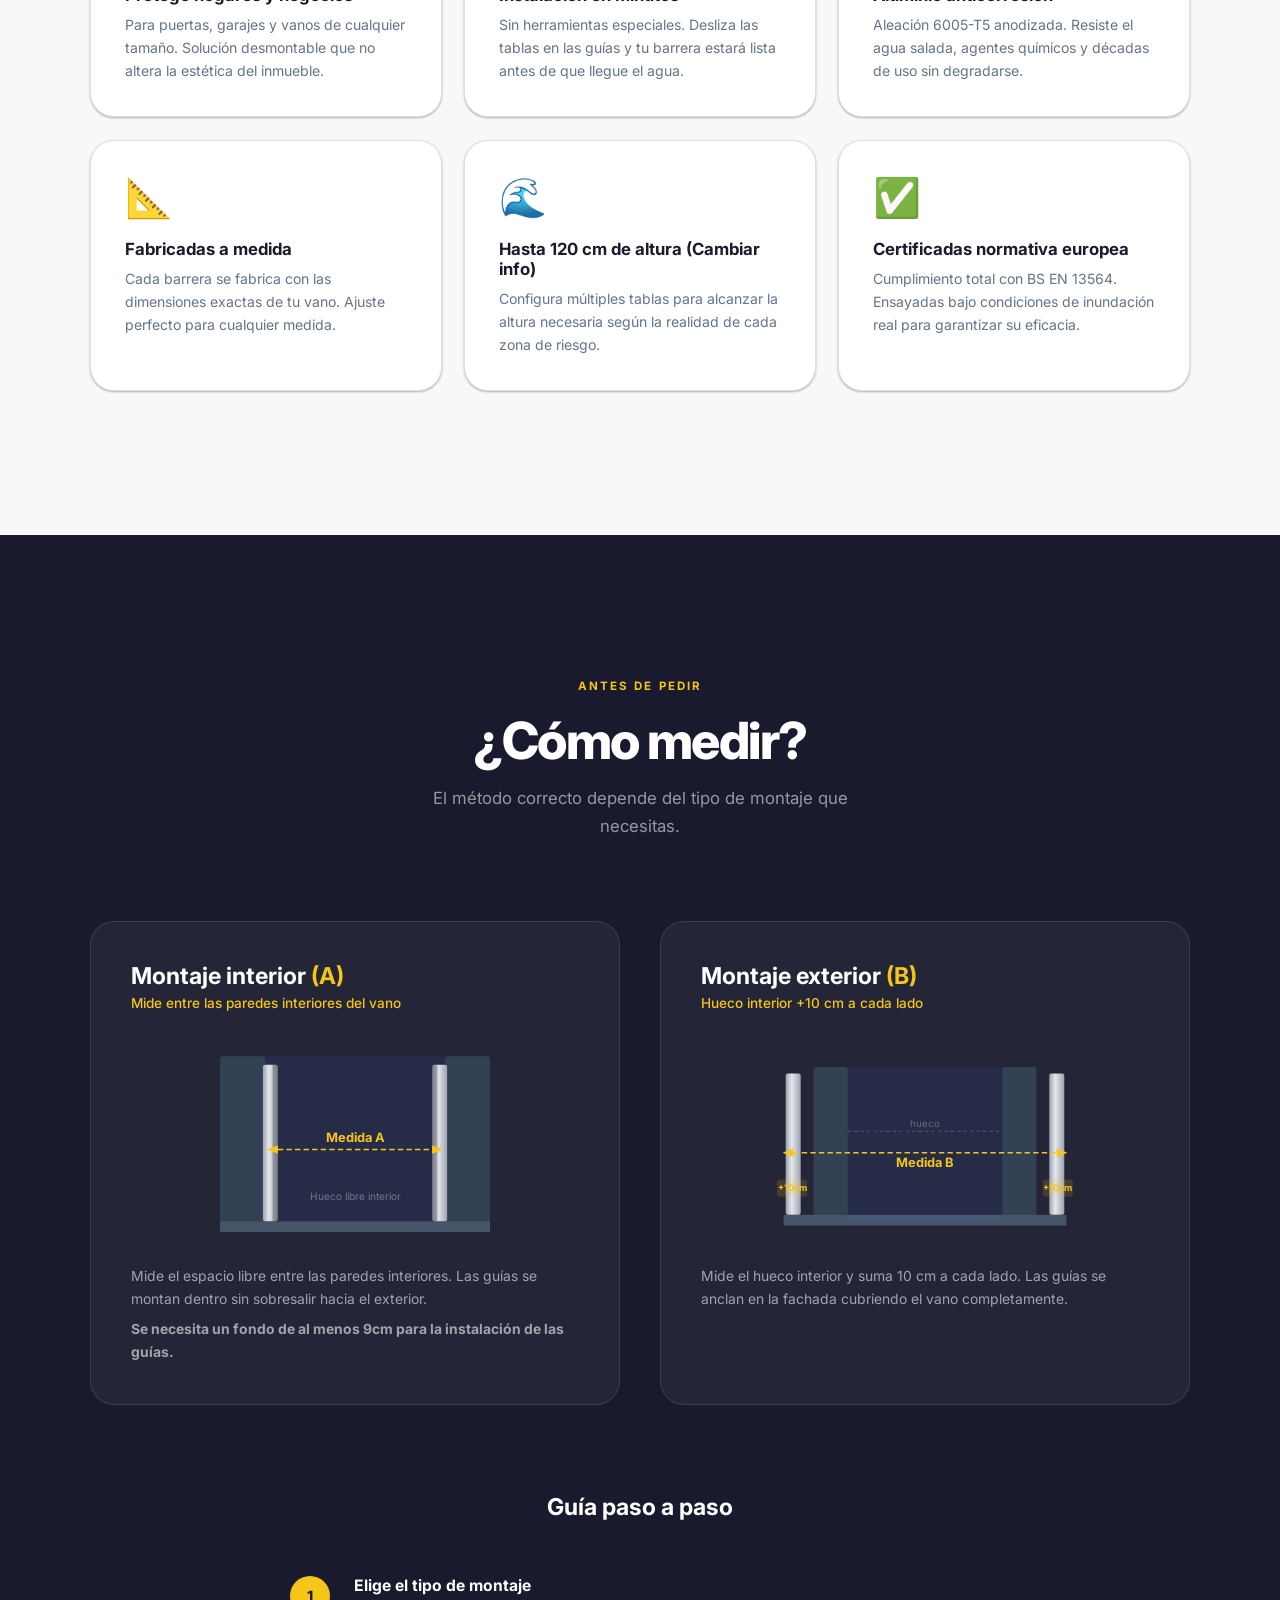
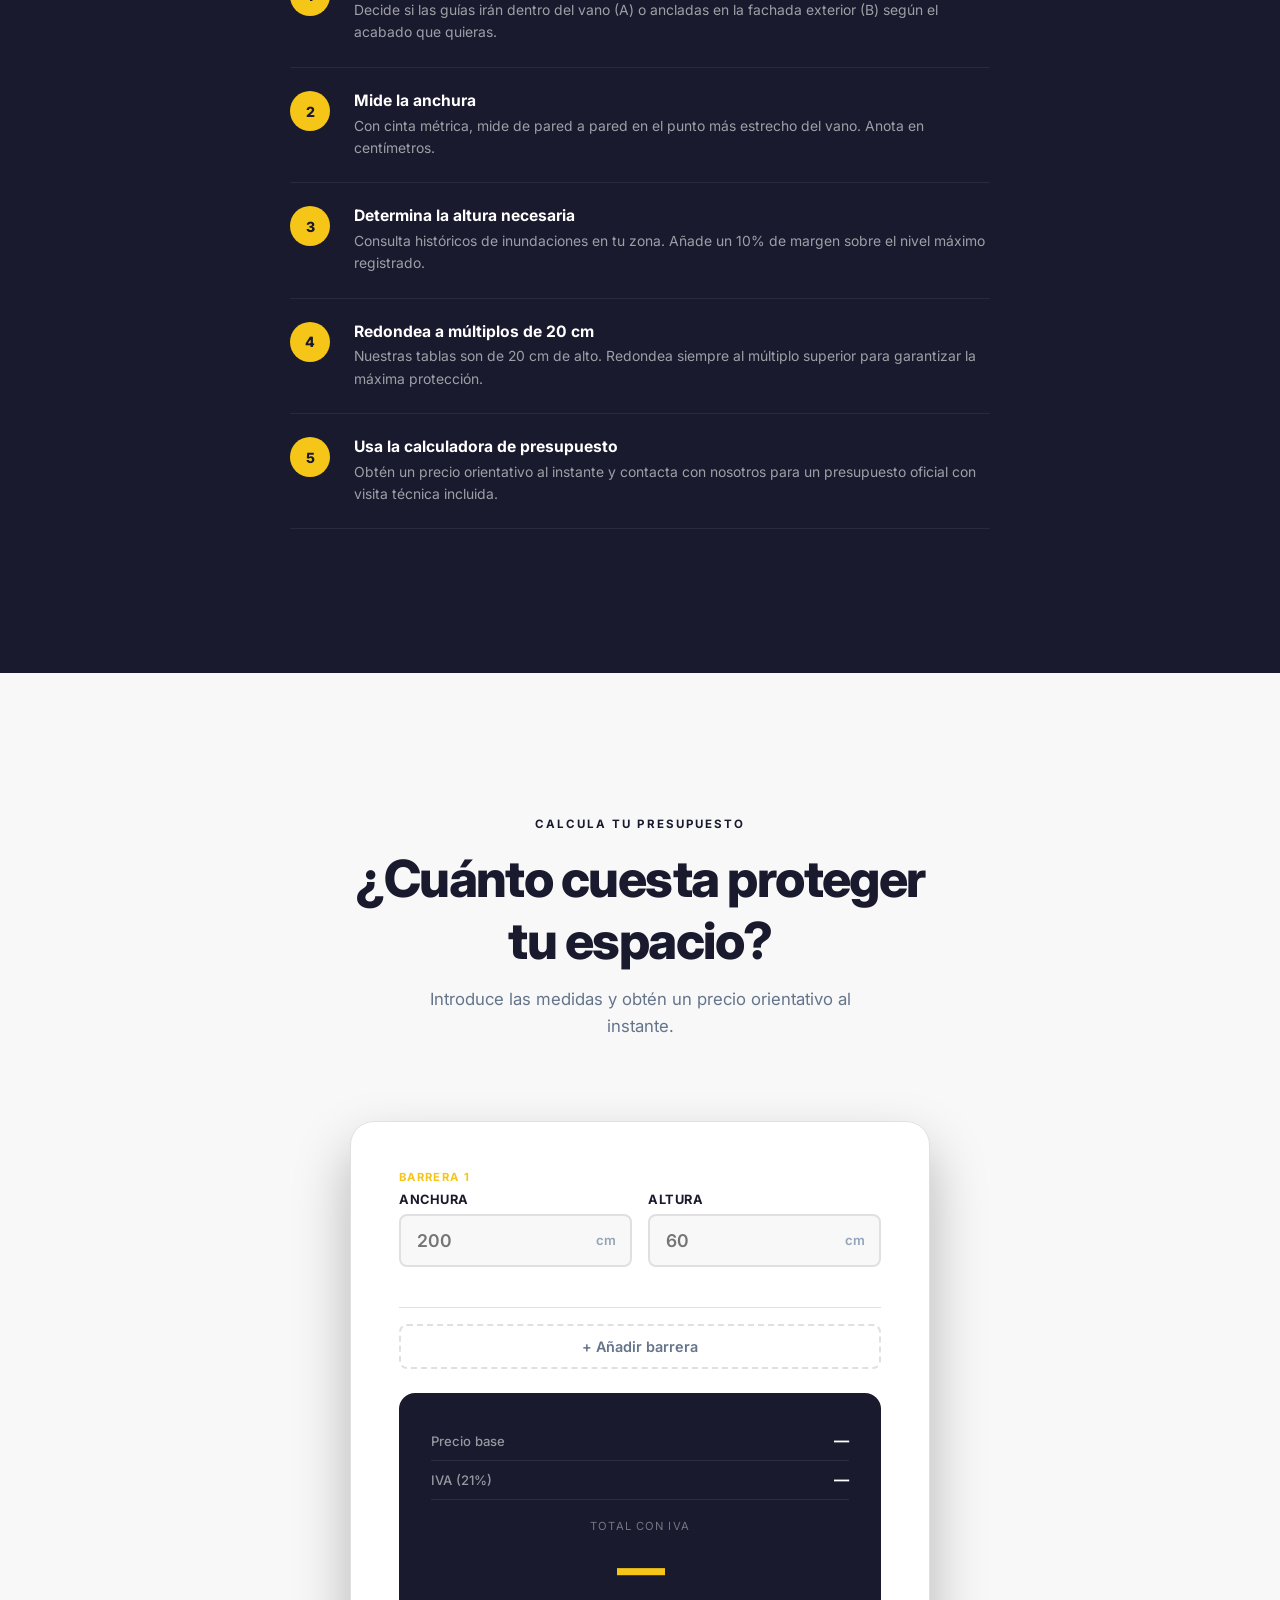
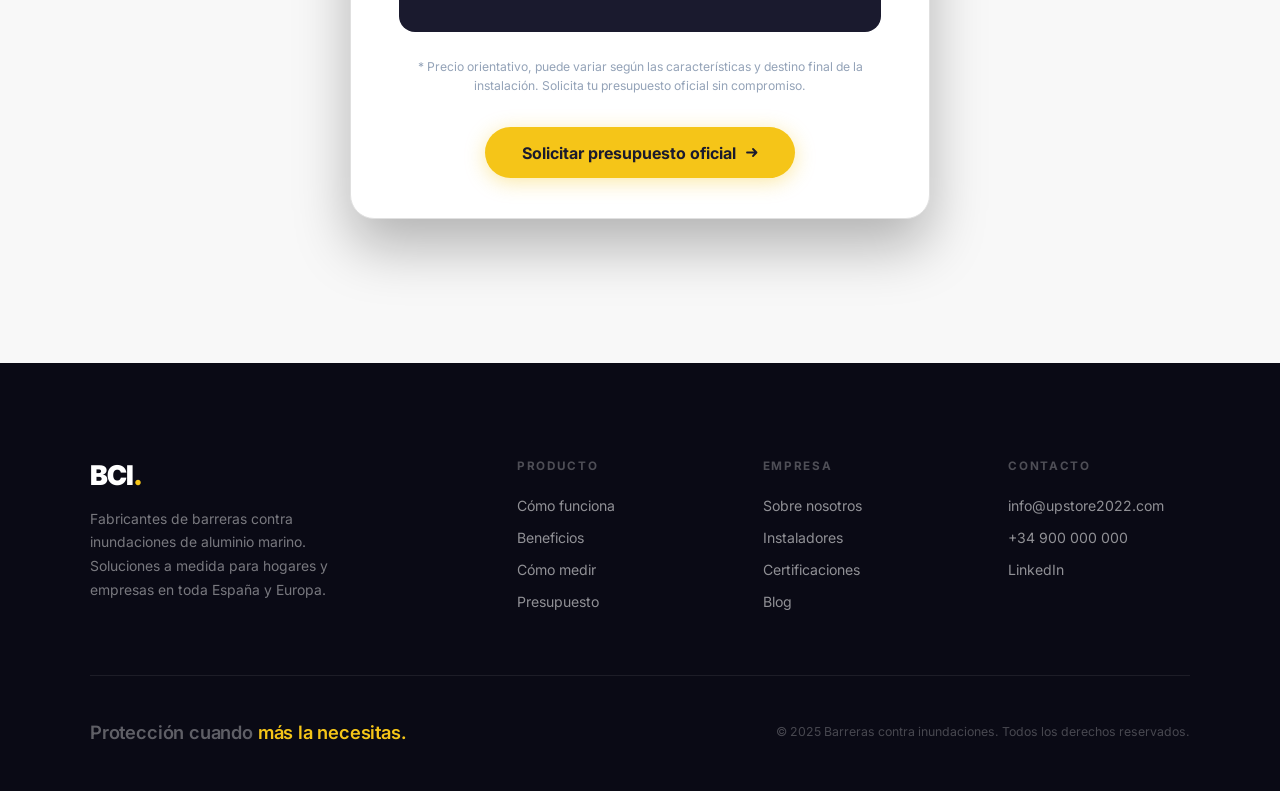
==== commit b92d5eb3: "2nd commit" ====
--- a/index.html
+++ b/index.html
@@ -127,7 +127,7 @@
     </h1>
 
     <p class="hero-sub">
-      Barreras de aluminio marino diseñadas a medida para hogares y negocios.
+      Barreras de aluminio diseñadas a medida para hogares y negocios.
       Instalación en minutos, protección duradera.
     </p>
 
@@ -144,8 +144,8 @@
 
   <div class="hero-stats">
     <div class="hero-stat">
-      <div class="hero-stat-val">120cm</div>
-      <div class="hero-stat-lbl">Altura máxima</div>
+      <div class="hero-stat-val">Personalizable</div>
+      <div class="hero-stat-lbl">Alto y Largo</div>
     </div>
     <div class="hero-stat">
       <div class="hero-stat-val">5 min</div>
@@ -153,7 +153,7 @@
     </div>
     <div class="hero-stat">
       <div class="hero-stat-val">100%</div>
-      <div class="hero-stat-lbl">Aluminio marino</div>
+      <div class="hero-stat-lbl">Aluminio</div>
     </div>
   </div>
 
@@ -206,7 +206,7 @@
       <div class="b-card" data-delay="0">
         <span class="b-icon">🏠</span>
         <h3 class="b-title">Protege hogares y negocios</h3>
-        <p class="b-desc">Para puertas, garajes y vanos de cualquier tamaño. Solución permanente que no altera la estética del inmueble.</p>
+        <p class="b-desc">Para puertas, garajes y vanos de cualquier tamaño. Solución desmontable que no altera la estética del inmueble.</p>
       </div>
       <div class="b-card" data-delay="1">
         <span class="b-icon">⚡</span>
@@ -215,17 +215,17 @@
       </div>
       <div class="b-card" data-delay="2">
         <span class="b-icon">🔩</span>
-        <h3 class="b-title">Aluminio marino anticorrosión</h3>
+        <h3 class="b-title">Aluminio anticorrosión</h3>
         <p class="b-desc">Aleación 6005-T5 anodizada. Resiste el agua salada, agentes químicos y décadas de uso sin degradarse.</p>
       </div>
       <div class="b-card" data-delay="3">
         <span class="b-icon">📐</span>
         <h3 class="b-title">Fabricadas a medida</h3>
-        <p class="b-desc">Cada barrera se fabrica con las dimensiones exactas de tu vano. Ajuste perfecto, cero improvisación.</p>
+        <p class="b-desc">Cada barrera se fabrica con las dimensiones exactas de tu vano. Ajuste perfecto para cualquier medida.</p>
       </div>
       <div class="b-card" data-delay="4">
         <span class="b-icon">🌊</span>
-        <h3 class="b-title">Hasta 120 cm de altura</h3>
+        <h3 class="b-title">Hasta 120 cm de altura (Cambiar info)</h3>
         <p class="b-desc">Configura múltiples tablas para alcanzar la altura necesaria según la realidad de cada zona de riesgo.</p>
       </div>
       <div class="b-card" data-delay="5">
@@ -285,7 +285,8 @@
           </defs>
         </svg>
 
-        <p class="m-card-note">Mide el espacio libre entre las paredes interiores. Las guías se montan dentro sin sobresalir hacia el exterior.</p>
+        <p class="m-card-note">Mide el espacio libre entre las paredes interiores. Las guías se montan dentro sin sobresalir hacia el exterior. </p>
+        <p class="m-card-note2">Se necesita un fondo de al menos 9cm para la instalación de las guías.</p>
       </div>
 
       <!-- Outside mount -->
--- a/style.css
+++ b/style.css
@@ -343,6 +343,8 @@
   color: rgba(255,255,255,.45);
   margin-top: .2rem;
   letter-spacing: .04em;
+  display: flex;
+  justify-content: center;
 }
 
 /* Scroll indicator */
@@ -558,7 +560,8 @@
 .m-card-title    { font-size: 1.45rem; font-weight: 700; color: #fff; margin-bottom: .35rem; }
 .m-card-subtitle { font-size: .85rem; color: var(--yellow); font-weight: 500; margin-bottom: 1.6rem; }
 .m-diagram       { width: 100%; max-width: 300px; display: block; margin: 0 auto; }
-.m-card-note     { font-size: .87rem; color: rgba(255,255,255,.58); line-height: 1.65; margin-top: 1.4rem; }
+.m-card-note     { font-size: .87rem; color: rgba(255,255,255,.58); line-height: 1.65; margin-top: 0.2rem; }
+.m-card-note2    { font-size: .87rem; color: rgba(255,255,255,.58); line-height: 1.65; margin-top: .4rem; font-weight: bold; }
 
 /* Steps */
 .steps-wrap { max-width: 700px; margin: 0 auto; }
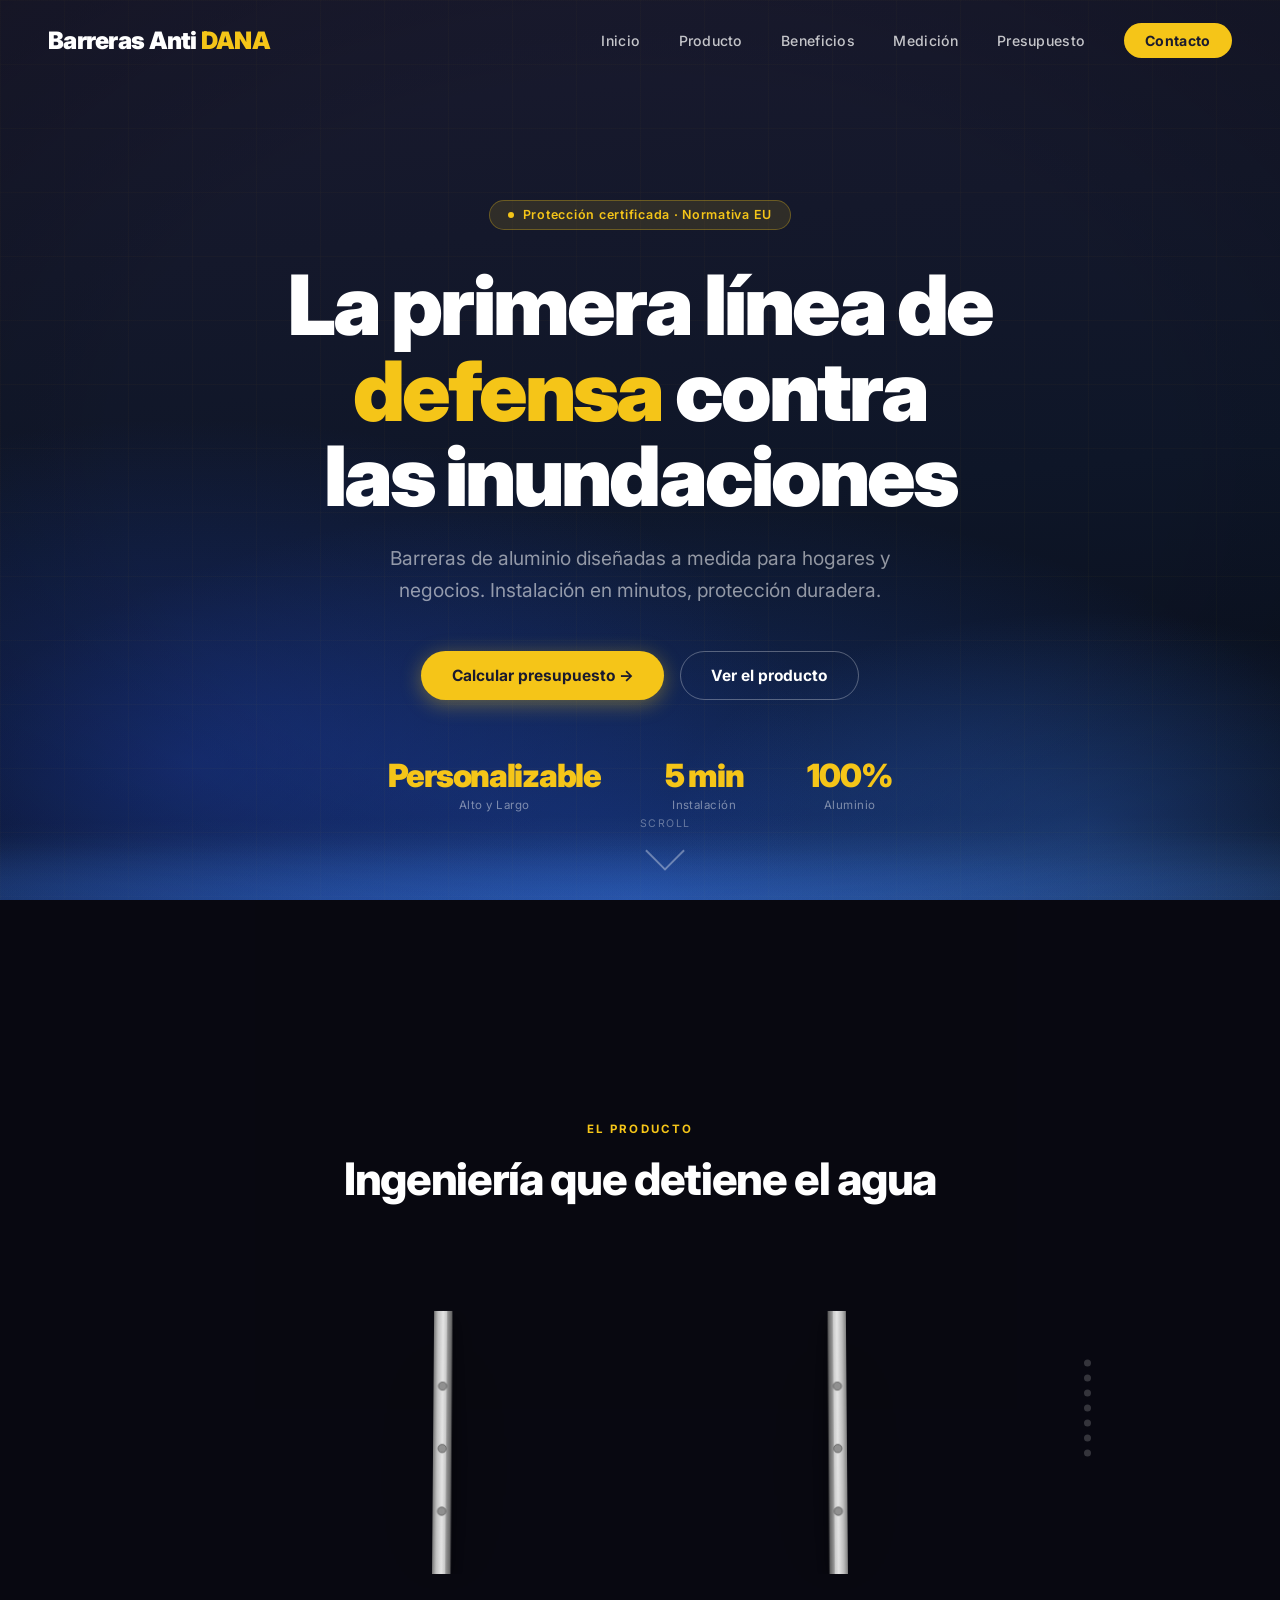
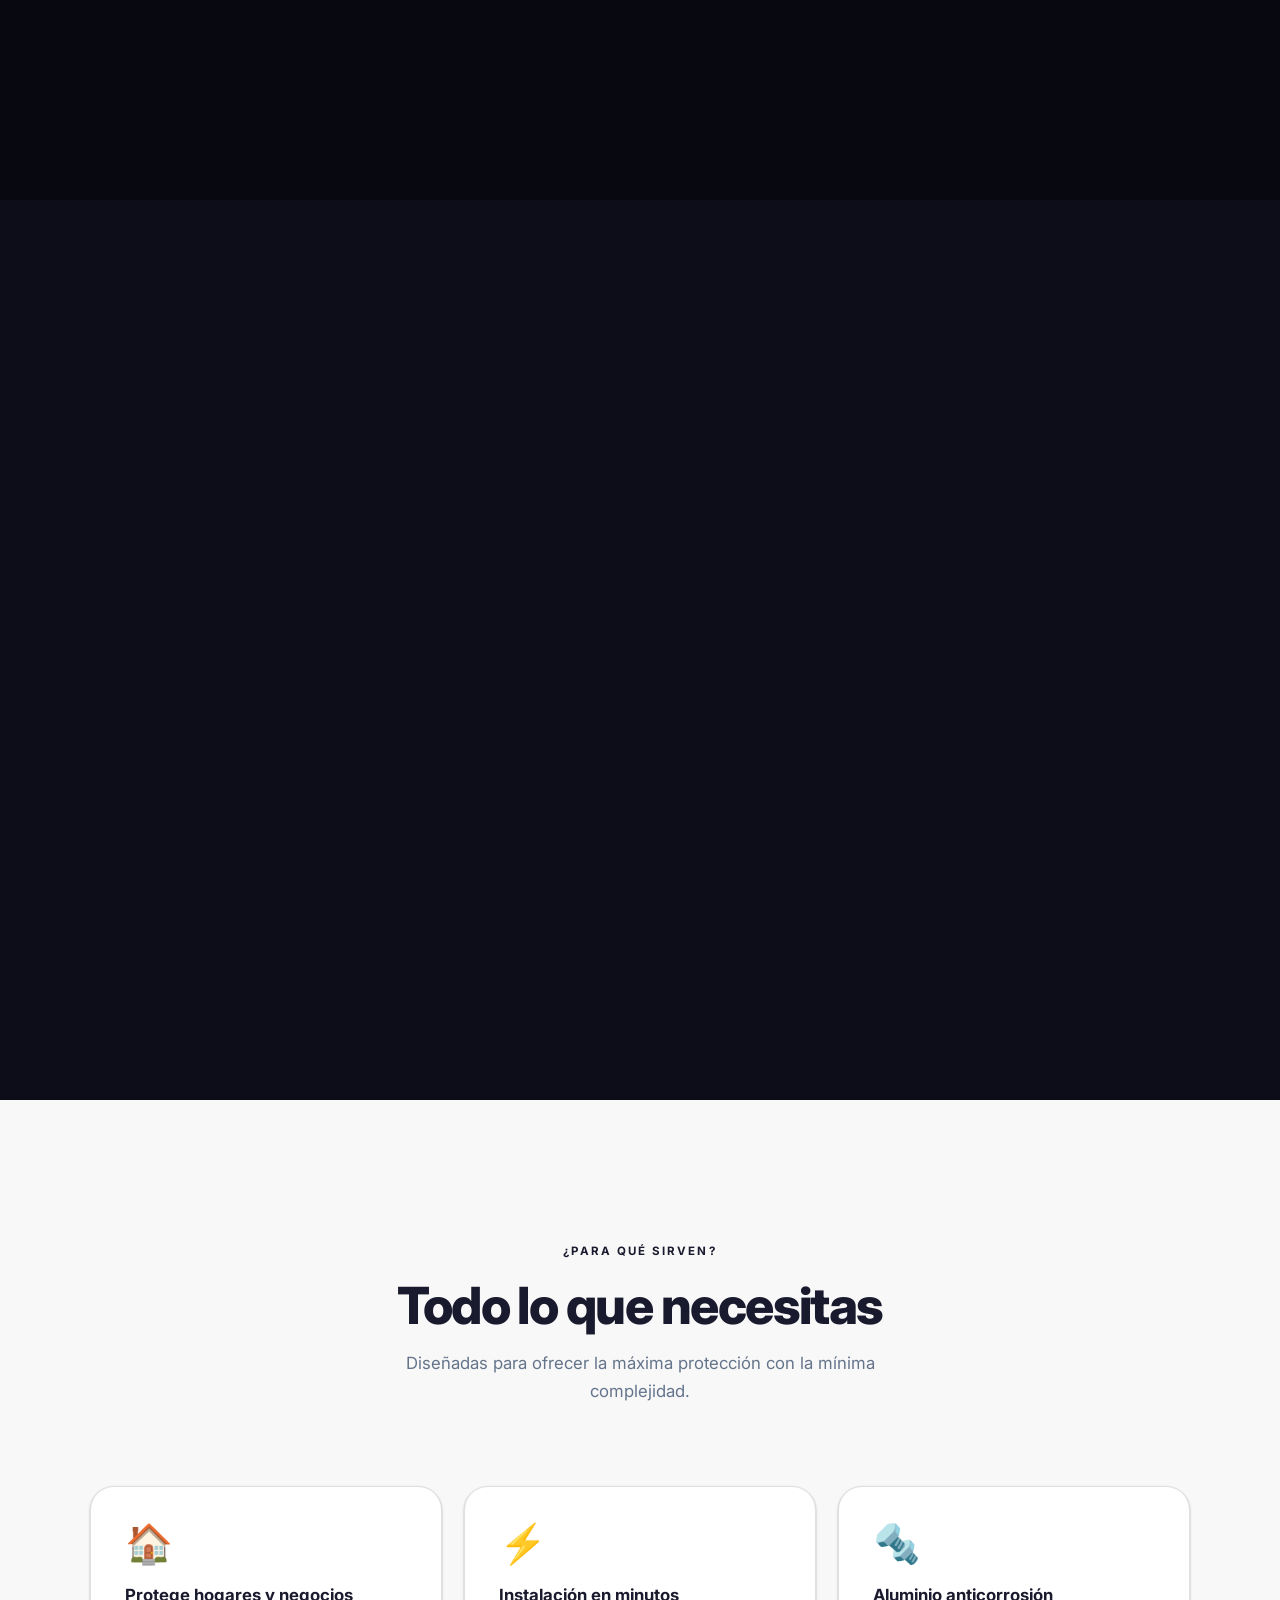
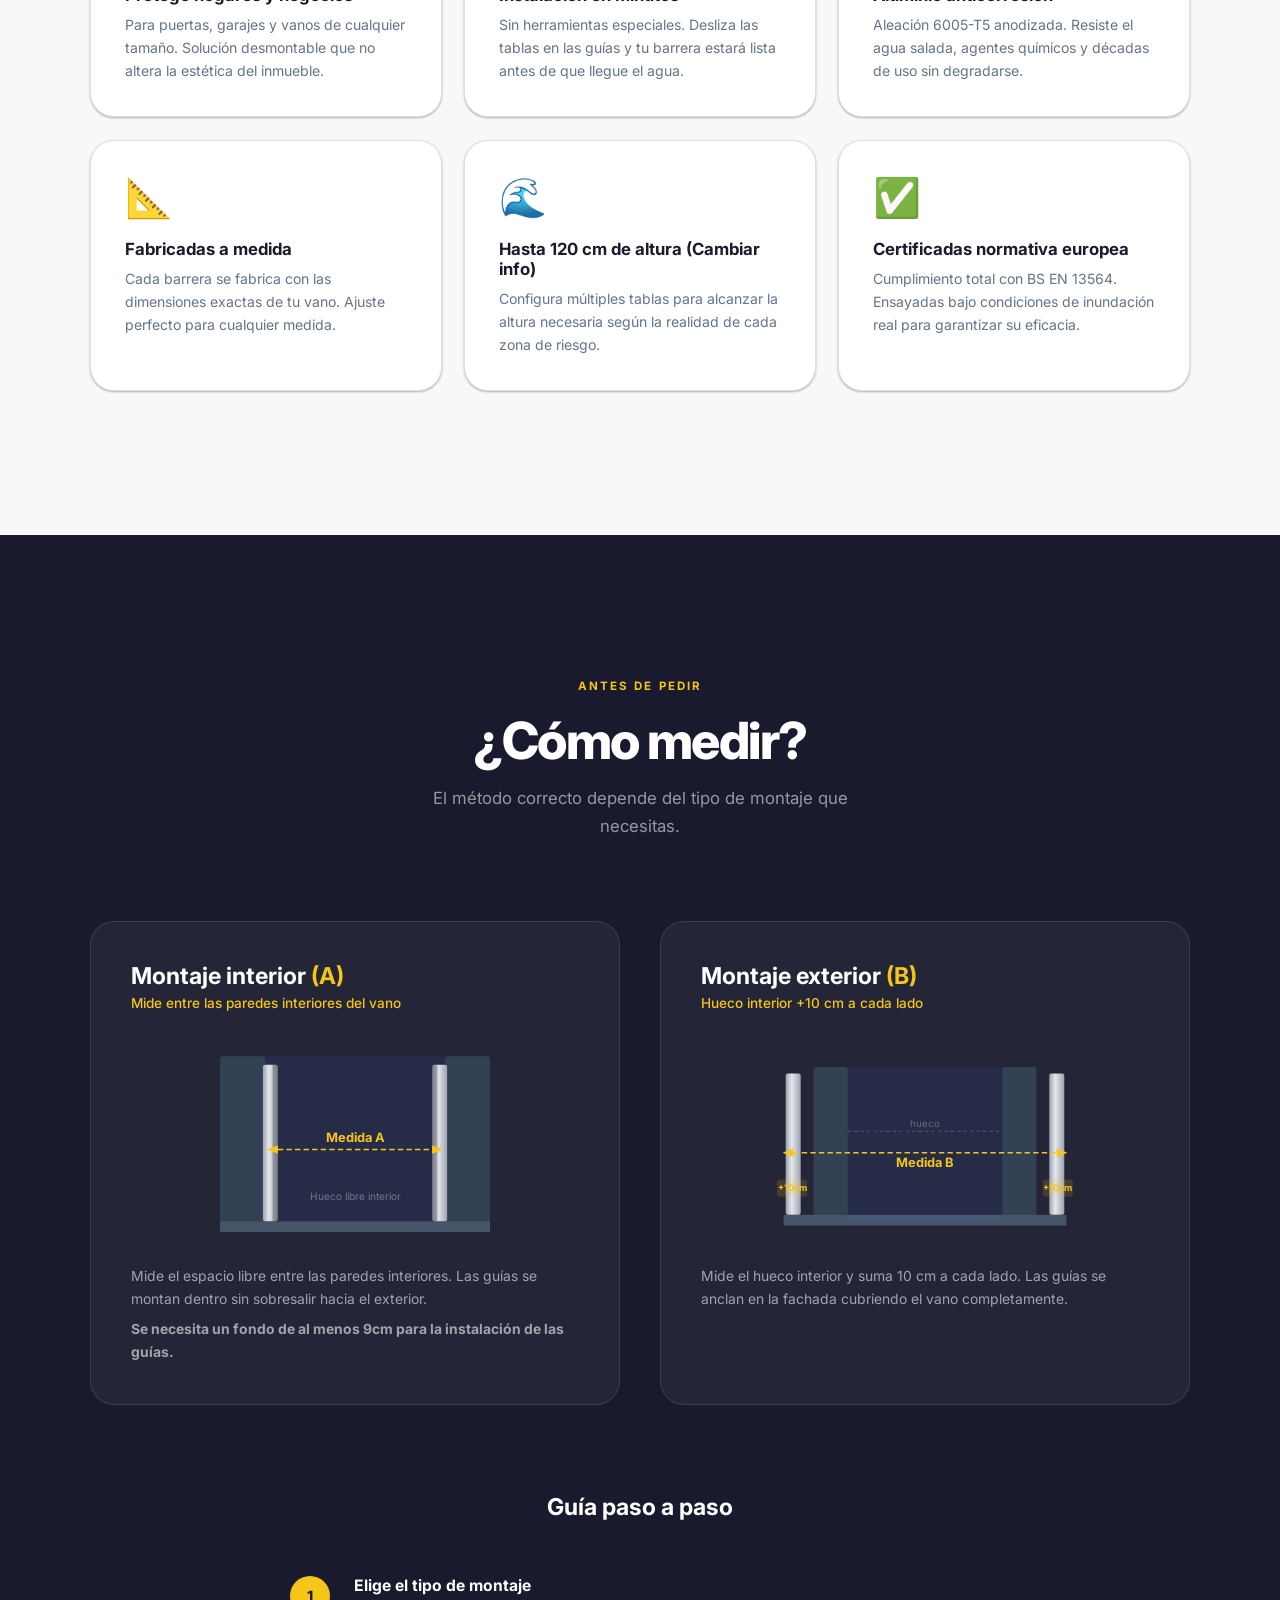
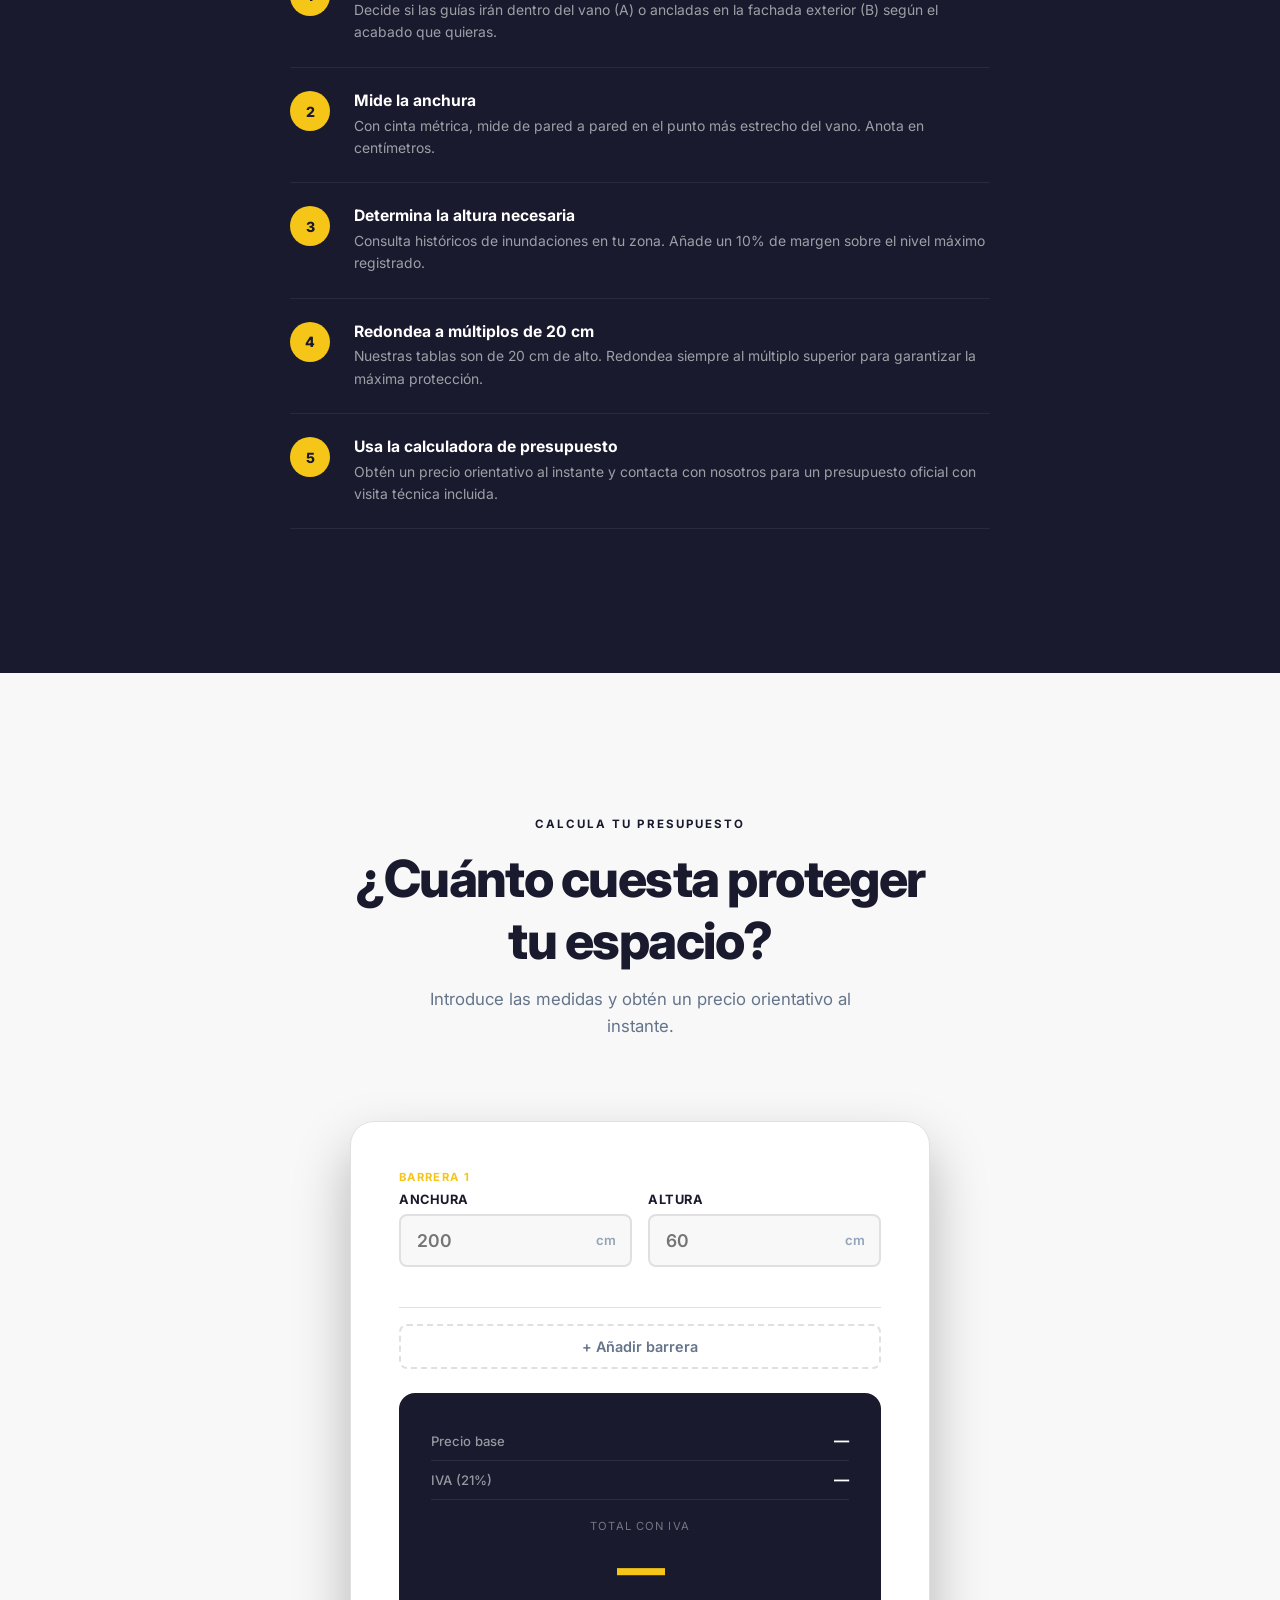
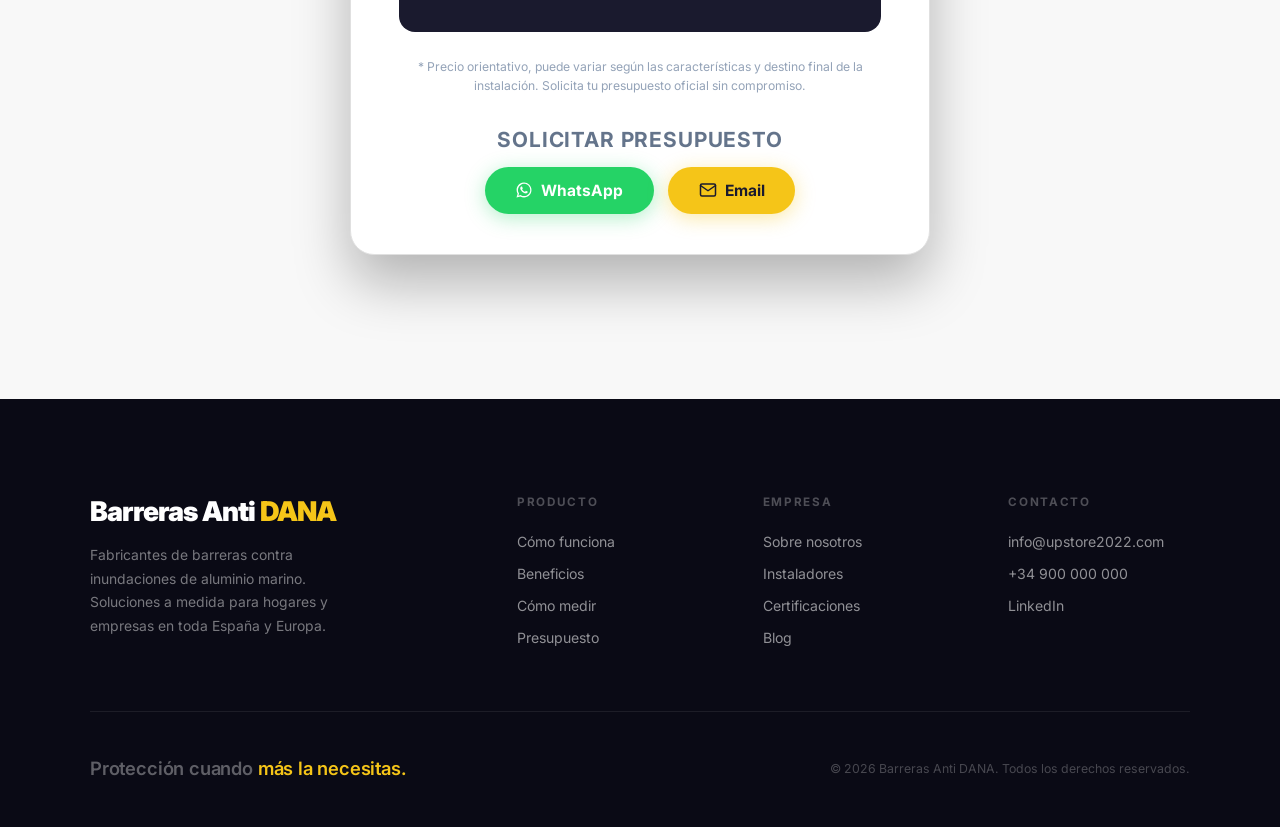
==== commit 314cfd14: "update whatsapp email" ====
--- a/index.html
+++ b/index.html
@@ -3,7 +3,7 @@
 <head>
   <meta charset="UTF-8">
   <meta name="viewport" content="width=device-width, initial-scale=1.0">
-  <title>Barreras contra inundaciones — Protección frente a inundaciones</title>
+  <title>Barreras Anti DANA — Protección frente a inundaciones</title>
   <link rel="preconnect" href="https://fonts.googleapis.com">
   <link rel="preconnect" href="https://fonts.gstatic.com" crossorigin>
   <link href="https://fonts.googleapis.com/css2?family=Inter:wght@300;400;500;600;700;800;900&display=swap" rel="stylesheet">
@@ -86,9 +86,10 @@
      NAVIGATION
 ══════════════════════════════════════════ -->
 <nav id="navbar">
-  <a href="#hero" class="nav-logo">BCI<span>.</span></a>
+  <a href="#hero" class="nav-logo">Barreras Anti <span>DANA</span></a>
 
   <ul class="nav-links" id="navLinks">
+    <li><a href="#hero"       onclick="closeNav()">Inicio</a></li>
     <li><a href="#product"    onclick="closeNav()">Producto</a></li>
     <li><a href="#benefits"   onclick="closeNav()">Beneficios</a></li>
     <li><a href="#measure"    onclick="closeNav()">Medición</a></li>
@@ -132,11 +133,8 @@
     </p>
 
     <div class="hero-ctas">
-      <a href="#calculator" class="btn btn-primary">
-        Calcular presupuesto
-        <svg width="15" height="15" viewBox="0 0 15 15" fill="none">
-          <path d="M3 7.5h9M9 4l3.5 3.5L9 11" stroke="currentColor" stroke-width="1.8" stroke-linecap="round" stroke-linejoin="round"/>
-        </svg>
+      <a href="#calculator" class="btn btn-primary" onclick="event.preventDefault(); document.getElementById('calculator').scrollIntoView({behavior:'smooth'});">
+        Calcular presupuesto →
       </a>
       <a href="#product" class="btn btn-ghost">Ver el producto</a>
     </div>
@@ -413,15 +411,18 @@
       </p>
 
       <div class="calc-cta">
-        <a href="mailto:info@upstore2022.com?subject=Solicitud%20de%20presupuesto"
-           id="calcCta"
-           class="btn btn-primary"
-           style="font-size:1rem;padding:.95rem 2.3rem">
-          Solicitar presupuesto oficial
-          <svg width="15" height="15" viewBox="0 0 15 15" fill="none">
-            <path d="M3 7.5h9M9 4l3.5 3.5L9 11" stroke="currentColor" stroke-width="1.8" stroke-linecap="round" stroke-linejoin="round"/>
-          </svg>
-        </a>
+        <!-- TODO: replace with real WhatsApp number -->
+        <p class="cta-duo-label">Solicitar presupuesto</p>
+        <div class="cta-duo">
+          <a href="#" id="whatsappCTA" target="_blank" class="btn btn-whatsapp">
+            <svg viewBox="0 0 24 24"><path d="M12.04 2C6.58 2 2.13 6.45 2.13 11.91c0 1.84.5 3.6 1.4 5.16L2 22l5.06-1.5a9.83 9.83 0 0 0 4.98 1.36h.01c5.46 0 9.91-4.45 9.91-9.91 0-2.65-1.03-5.14-2.9-7.01A9.85 9.85 0 0 0 12.04 2zm0 18.1h-.01a8.2 8.2 0 0 1-4.18-1.15l-.3-.18-3.1.92.93-3.02-.2-.31a8.18 8.18 0 0 1-1.27-4.45c0-4.52 3.68-8.2 8.21-8.2 2.19 0 4.25.86 5.8 2.4a8.14 8.14 0 0 1 2.4 5.81c0 4.53-3.69 8.18-8.28 8.18zm4.49-6.13c-.25-.12-1.45-.71-1.67-.8-.22-.08-.39-.12-.55.12-.16.25-.63.8-.78.96-.14.16-.29.18-.54.06-.25-.12-1.06-.39-2.01-1.24a7.55 7.55 0 0 1-1.4-1.74c-.14-.25-.01-.38.11-.5.12-.12.25-.29.37-.43.12-.14.16-.25.25-.41.08-.16.04-.31-.02-.43-.06-.12-.55-1.33-.76-1.82-.2-.48-.4-.41-.55-.42h-.47c-.16 0-.43.06-.65.31-.22.25-.86.84-.86 2.04 0 1.2.88 2.36 1 2.52.12.16 1.72 2.63 4.18 3.68.58.25 1.04.4 1.39.51.59.19 1.12.16 1.54.1.47-.07 1.45-.59 1.65-1.16.2-.57.2-1.06.14-1.16-.06-.1-.22-.16-.47-.28z"/></svg>
+            WhatsApp
+          </a>
+          <a href="#" id="emailCTA" class="btn btn-primary btn-email-cta">
+            <svg viewBox="0 0 24 24" width="18" height="18" fill="none" stroke="currentColor" stroke-width="2" stroke-linecap="round" stroke-linejoin="round"><path d="M4 4h16c1.1 0 2 .9 2 2v12c0 1.1-.9 2-2 2H4c-1.1 0-2-.9-2-2V6c0-1.1.9-2 2-2z"/><polyline points="22,6 12,13 2,6"/></svg>
+            Email
+          </a>
+        </div>
       </div>
     </div>
   </div>
@@ -434,7 +435,7 @@
   <div class="footer-inner">
     <div class="footer-top">
       <div class="footer-brand">
-        <div class="footer-logo">BCI<span>.</span></div>
+        <div class="footer-logo">Barreras Anti <span>DANA</span></div>
         <p>Fabricantes de barreras contra inundaciones de aluminio marino. Soluciones a medida para hogares y empresas en toda España y Europa.</p>
       </div>
       <div class="footer-col">
@@ -467,7 +468,7 @@
 
     <div class="footer-bottom">
       <div class="footer-tagline">Protección cuando <em>más la necesitas.</em></div>
-      <div class="footer-copy">© 2025 Barreras contra inundaciones. Todos los derechos reservados.</div>
+      <div class="footer-copy">© 2026 Barreras Anti DANA. Todos los derechos reservados.</div>
     </div>
   </div>
 </footer>
--- a/style.css
+++ b/style.css
@@ -16,6 +16,7 @@
   -webkit-font-smoothing: antialiased;
   -moz-osx-font-smoothing: grayscale;
 }
+body.menu-open { overflow: hidden; position: fixed; width: 100%; }
 
 /* ─────────────────────────────────────────
    DESIGN TOKENS
@@ -103,6 +104,28 @@
 }
 .btn-ghost:hover { background: rgba(255,255,255,.09); border-color: rgba(255,255,255,.5); }
 
+.cta-duo { display: flex; flex-direction: row; gap: .9rem; flex-wrap: wrap; justify-content: center; align-items: center; }
+.btn-whatsapp {
+  background: #25D366; color: #fff;
+  box-shadow: 0 4px 20px rgba(37,211,102,.35);
+  display: inline-flex; align-items: center; gap: .5rem;
+}
+.btn-whatsapp:hover { background: #1ebe57; box-shadow: 0 8px 30px rgba(37,211,102,.5); }
+.btn-whatsapp svg { width: 18px; height: 18px; fill: currentColor; }
+
+.cta-duo-label {
+  display: block;
+  text-align: center;
+  font-size: 1.3rem;
+  font-weight: 700;
+  letter-spacing: .04em;
+  text-transform: uppercase;
+  color: var(--gray-600);
+  margin-bottom: .9rem;
+  width: 100%;
+}
+.btn-primary svg { width: 18px; height: 18px; flex-shrink: 0; }
+
 /* ─────────────────────────────────────────
    NAVIGATION
 ───────────────────────────────────────── */
@@ -711,7 +734,7 @@
   text-align: center;
   margin-bottom: 2rem;
 }
-.calc-cta { display: flex; justify-content: center; }
+.calc-cta { display: flex; flex-direction: column; align-items: center; width: 100%; }
 
 /* ─────────────────────────────────────────
    SECTION 6 · FOOTER
@@ -778,7 +801,9 @@
     justify-content: center;
     align-items: center;
     gap: 2.5rem;
-    z-index: 998;
+    z-index: 9999;
+    height: 100vh;
+    overflow-y: auto;
   }
   .nav-links.open a { font-size: 1.3rem; }
 
@@ -794,10 +819,68 @@
   .asm-dots { display: none; }
 
   .calc-card { padding: 2rem 1.5rem 1.8rem; }
+
+  .hero-title { font-size: clamp(1.8rem, 8vw, 2.6rem); line-height: 1.1; margin-bottom: 1rem; }
+  .hero-sub { font-size: .92rem; margin-bottom: 2rem; }
+  .hero-badge { font-size: .7rem; margin-bottom: 1.2rem; }
+  .hero-ctas { flex-direction: column; align-items: center; }
+  .hero-ctas .btn { width: 100%; max-width: 280px; justify-content: center; }
+  .hero-content { padding: 0 1.25rem; padding-top: 5rem; }
+
+  .hero-stats { bottom: 4rem; gap: 1.5rem; padding: 0 1rem; flex-wrap: wrap; justify-content: center; }
+  .hero-stat-val { font-size: 1.4rem; }
+  .hero-stat-lbl { font-size: .65rem; }
+  .scroll-cue { bottom: 1.2rem; left: auto;}
+
+
+  .price-amt { font-size: 2.2rem; }
+  .calc-card { padding: 1.5rem 1.25rem; }
+  .calc-result { padding: 1.4rem 1.25rem; }
+  .res-lbl { font-size: .78rem; }
+  .res-val { font-size: .88rem; }
+  .barrier-row-fields { flex-direction: column; gap: .75rem; }
+  .barrier-row-fields .inp-group { width: 100%; }
+  .remove-btn { align-self: flex-end !important; }
+
+
+  .product-header h2 { font-size: 1.4rem; padding: 0 1rem; }
+  .barrier-scene { width: 100vw; }
+  #product { min-height: 250vh; }
 }
 
 @media (max-width: 480px) {
-  .hero-stats { gap: 1.5rem; }
   .footer-top { grid-template-columns: 1fr; }
   .footer-bottom { flex-direction: column; align-items: flex-start; }
-}
+  .hero-content { padding: 0 1.25rem; padding-top: 1.5rem; }
+
+  .price-amt { font-size: 1.85rem; letter-spacing: -.02em; }
+  .hero-title { font-size: clamp(1.5rem, 7.5vw, 1.9rem); }
+  .hero-stats {
+    position: relative;
+    bottom: auto;
+    margin-top: 2rem;
+    gap: 1rem;
+    flex-wrap: wrap;
+    justify-content: center;
+  }
+  .hero-stat-val { font-size: 1.2rem; }
+  .scroll-cue { bottom: 1.2 rem; left: auto; }
+  #hero { justify-content: center; padding-top: 0.5rem; }
+
+  #calculator { padding: 5rem 1rem; }
+  #benefits { padding: 5rem 1rem; }
+  #measure { padding: 5rem 1rem; }
+  .section-head { margin-bottom: 3rem; }
+  .section-head h2 { font-size: clamp(1.5rem, 7vw, 2rem); }
+
+  .footer-tagline { font-size: .95rem; }
+  #footer { padding: 4rem 1.25rem 2.5rem; }
+  .footer-top { gap: 1.5rem; }
+
+  #housePhoto {
+  background-image: url('src/images/casa_mobile.jpeg') !important;
+  background-position: center center !important;
+}
+  .cta-duo { flex-direction: row; flex-wrap: nowrap; }
+  .cta-duo .btn { flex: 1; max-width: none; padding-left: .8rem; padding-right: .8rem; font-size: .88rem; }
+}
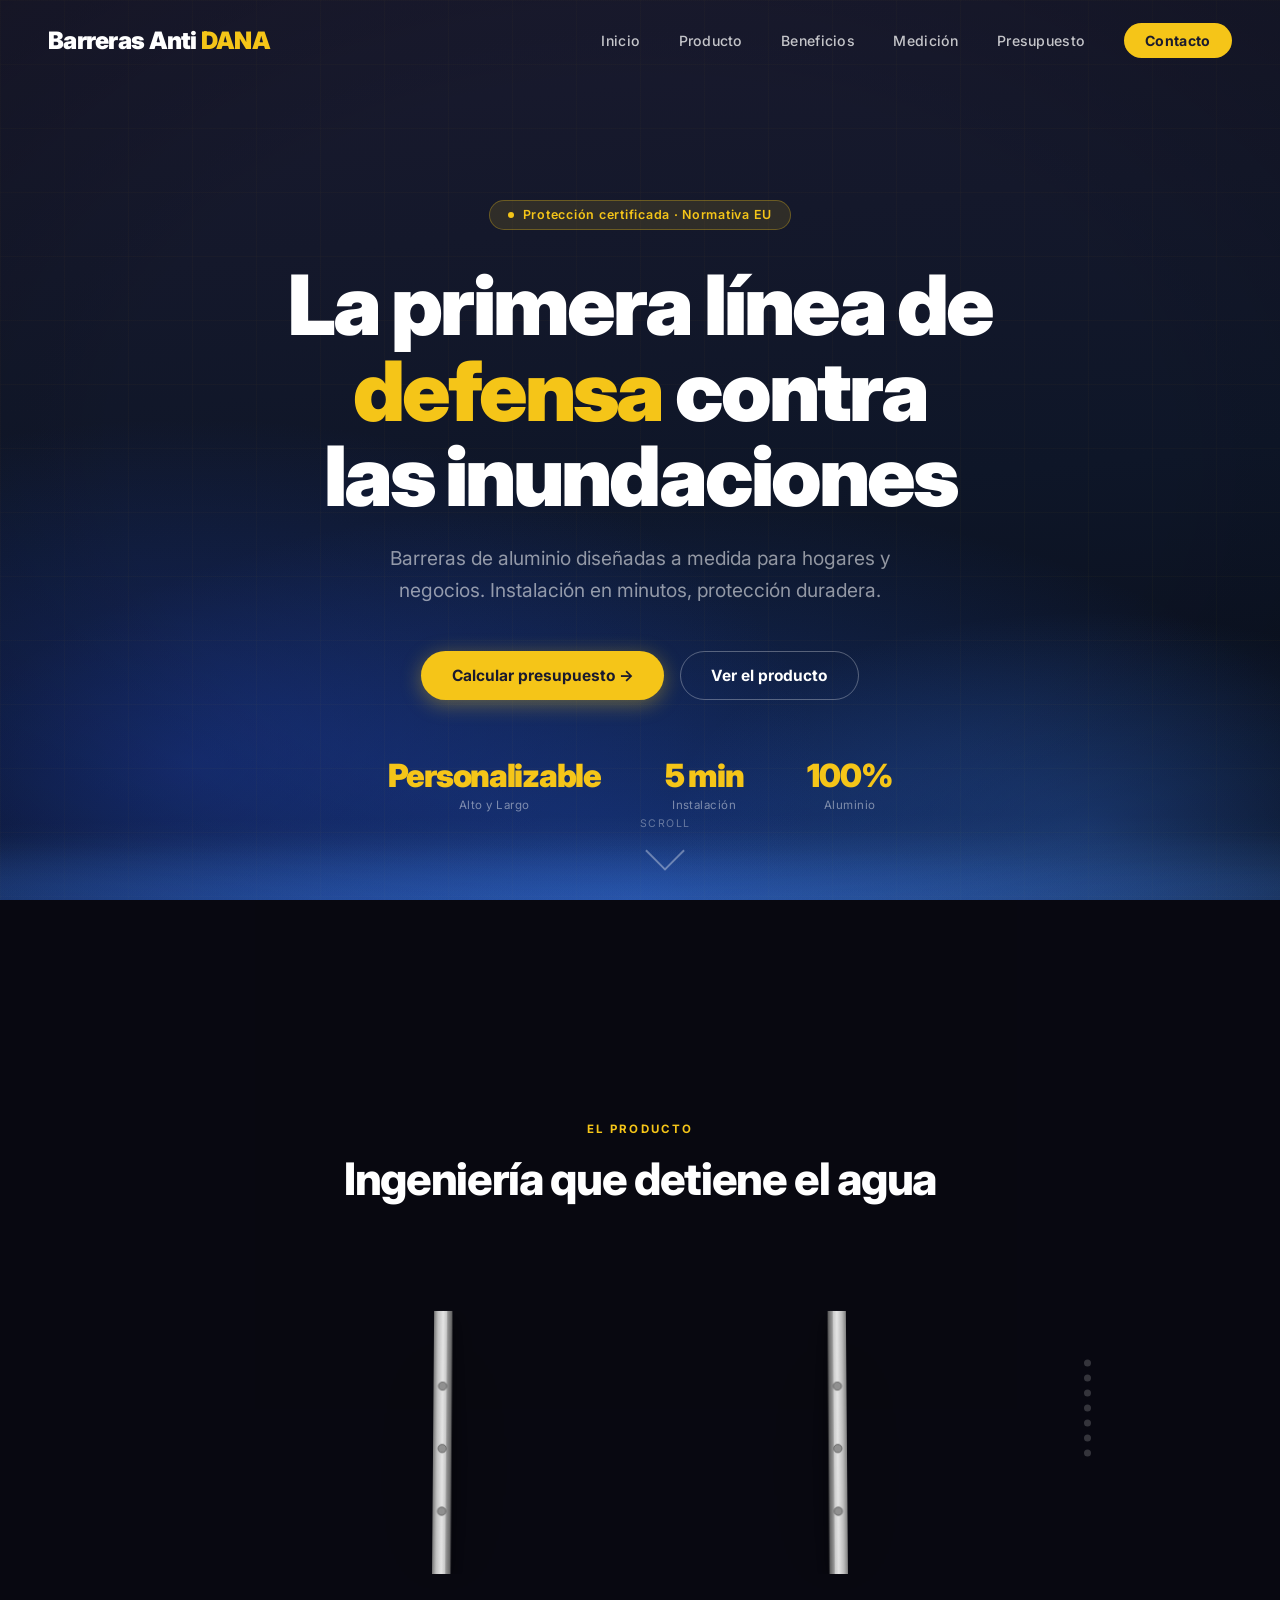
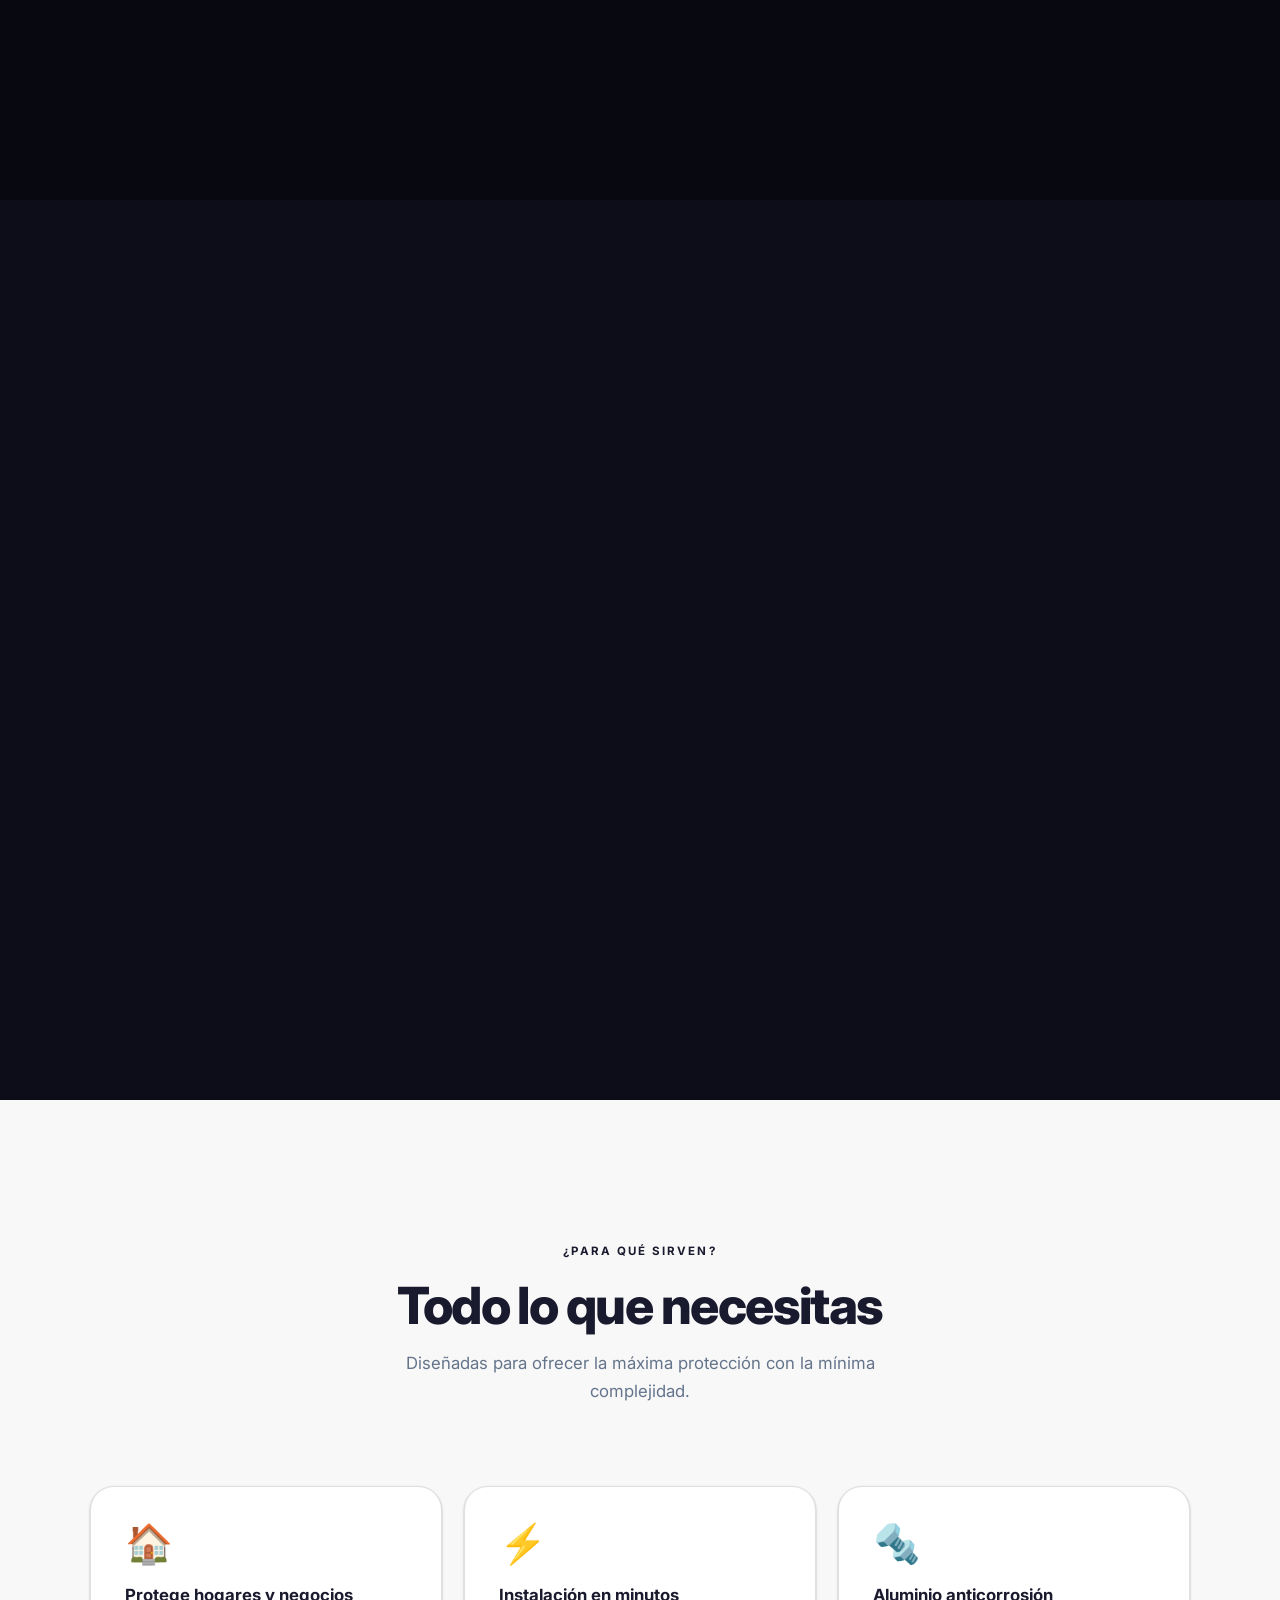
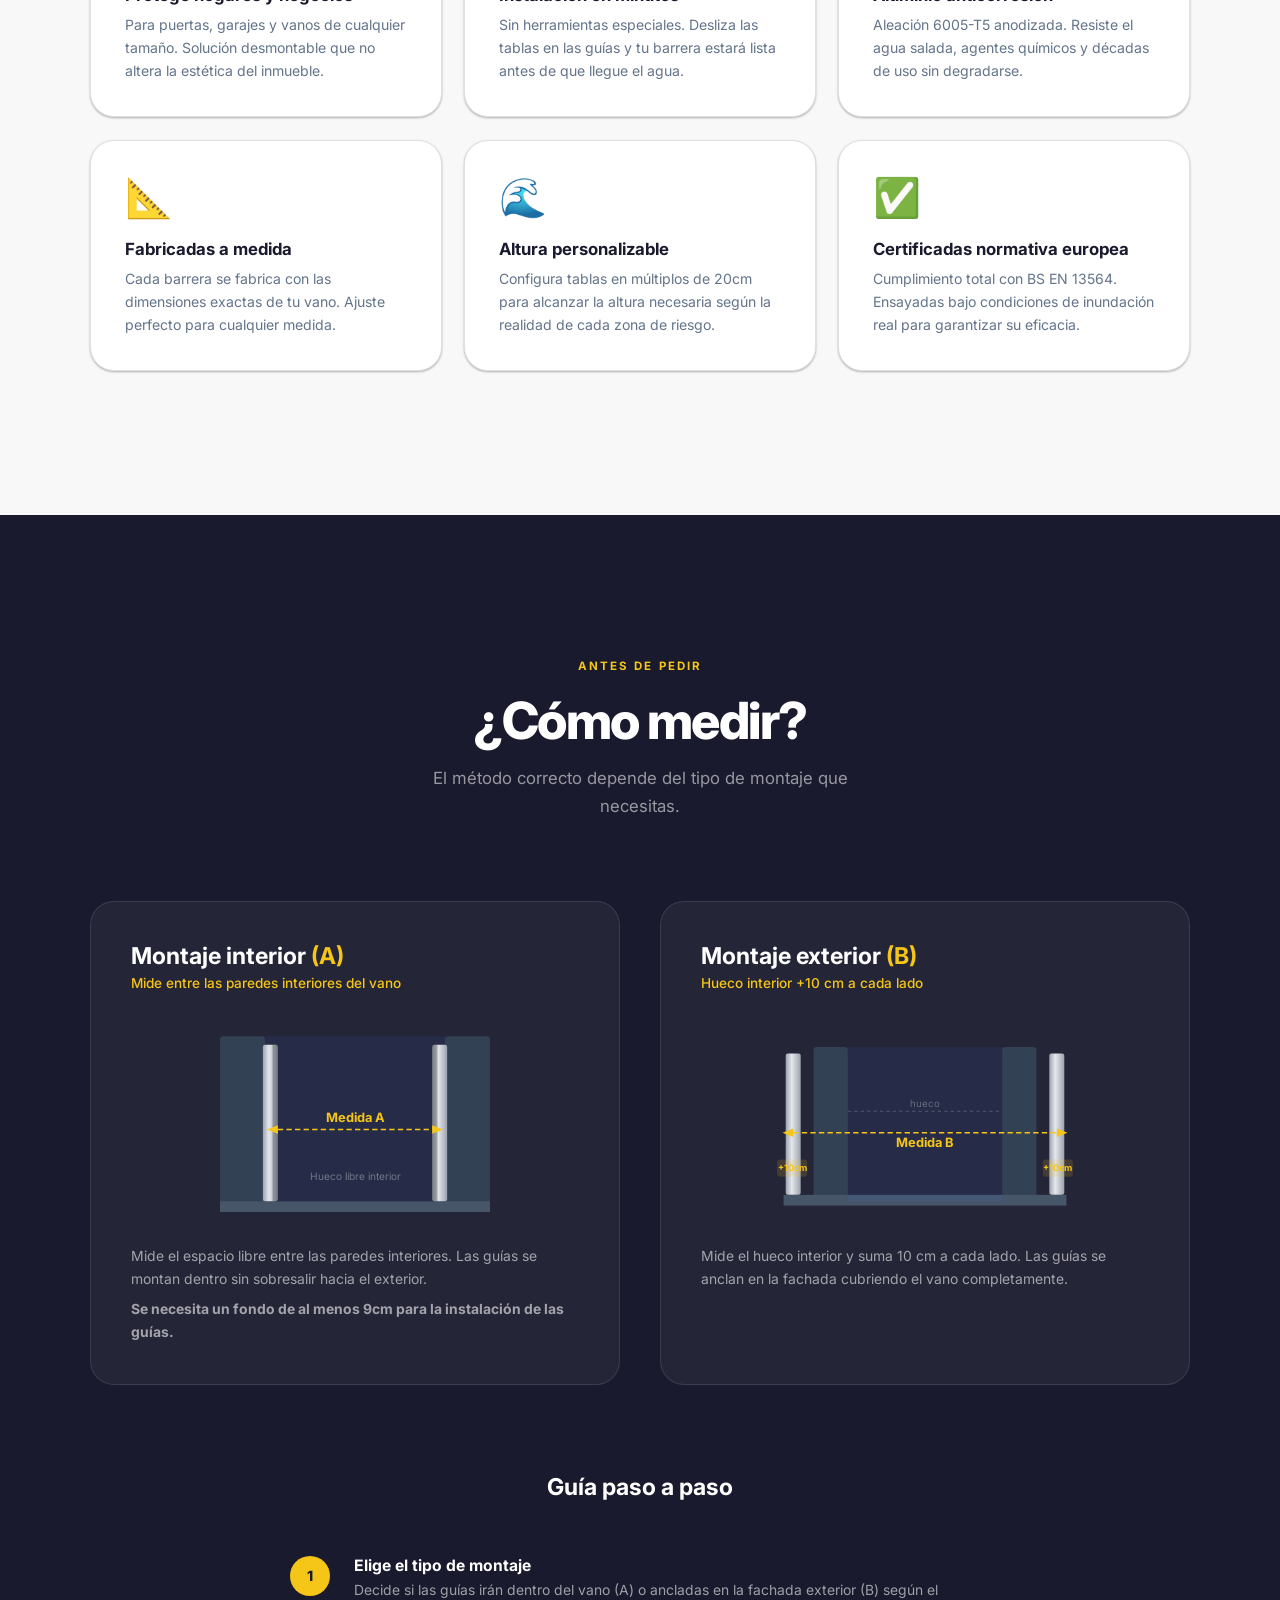
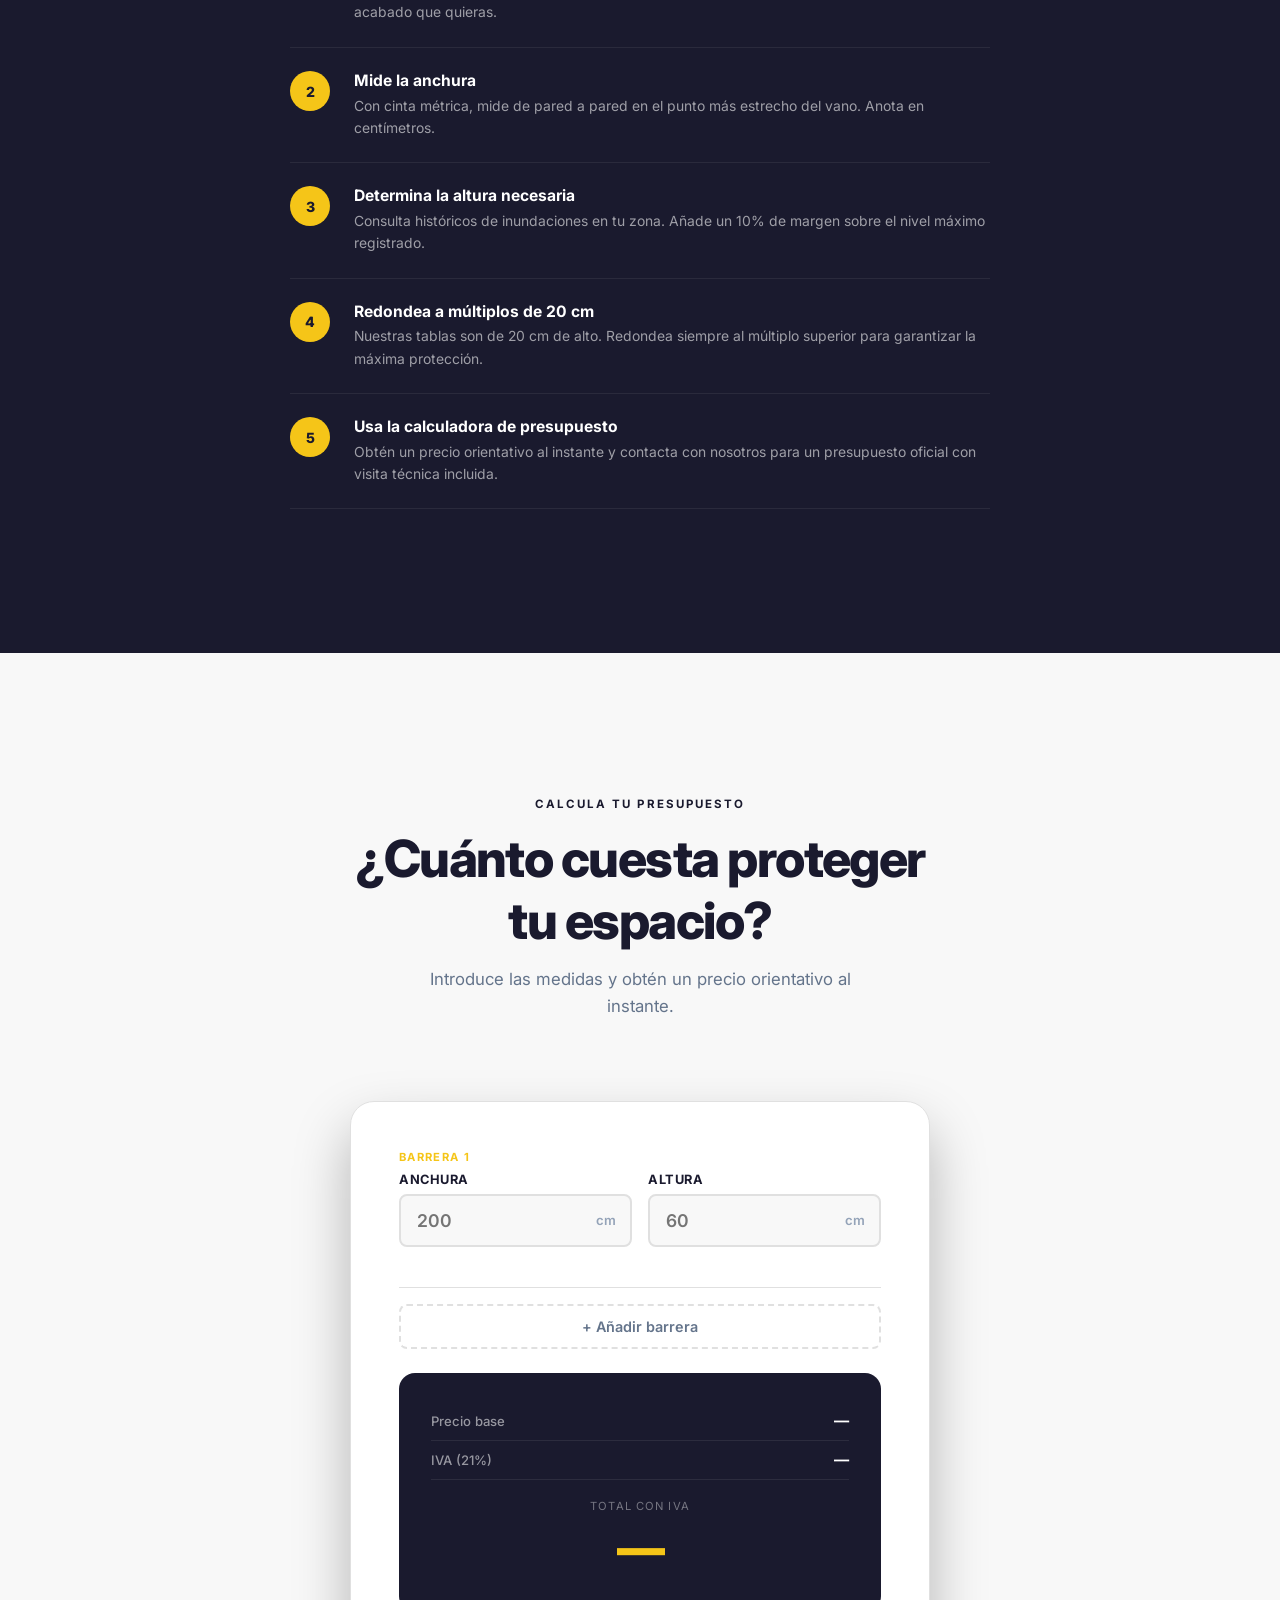
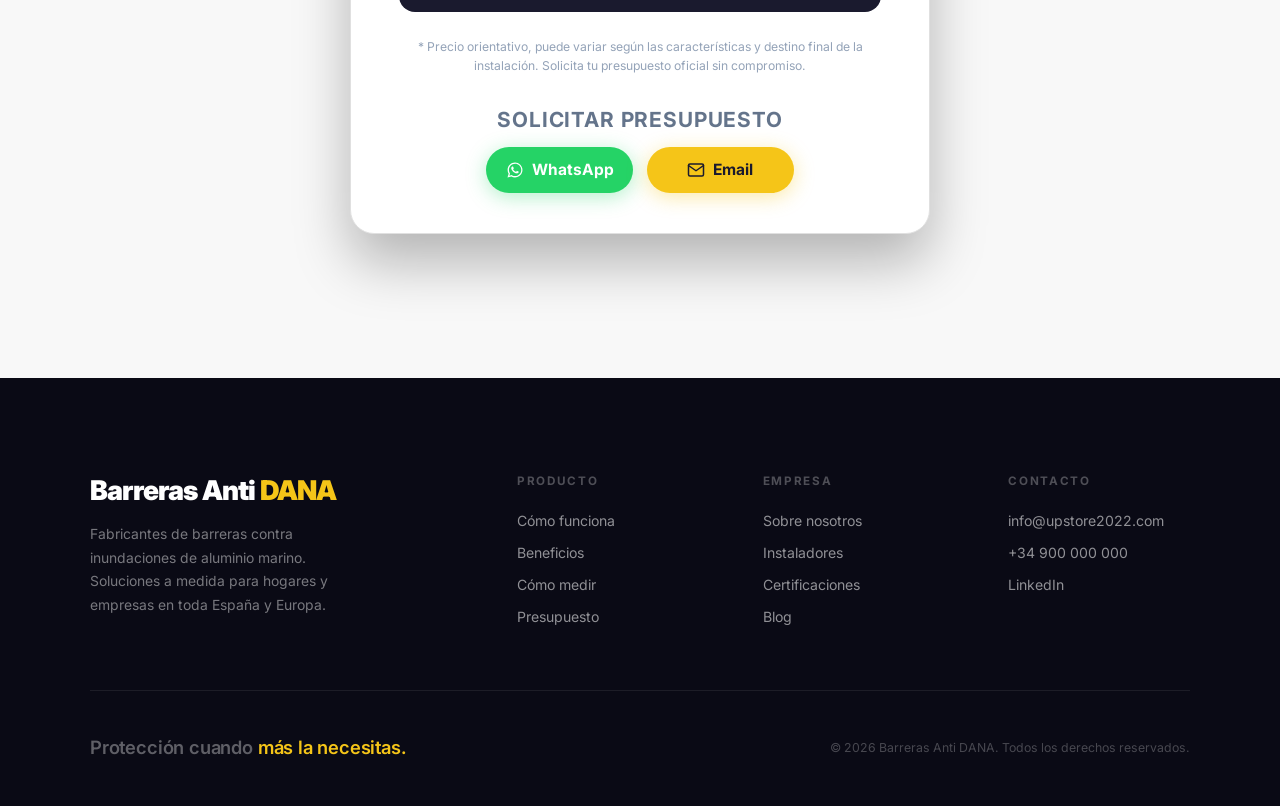
==== commit 514f428d: "Update index.html" ====
--- a/index.html
+++ b/index.html
@@ -223,8 +223,8 @@
       </div>
       <div class="b-card" data-delay="4">
         <span class="b-icon">🌊</span>
-        <h3 class="b-title">Hasta 120 cm de altura (Cambiar info)</h3>
-        <p class="b-desc">Configura múltiples tablas para alcanzar la altura necesaria según la realidad de cada zona de riesgo.</p>
+        <h3 class="b-title">Altura personalizable</h3>
+        <p class="b-desc">Configura tablas en múltiplos de 20cm para alcanzar la altura necesaria según la realidad de cada zona de riesgo.</p>
       </div>
       <div class="b-card" data-delay="5">
         <span class="b-icon">✅</span>
--- a/style.css
+++ b/style.css
@@ -105,6 +105,18 @@
 .btn-ghost:hover { background: rgba(255,255,255,.09); border-color: rgba(255,255,255,.5); }
 
 .cta-duo { display: flex; flex-direction: row; gap: .9rem; flex-wrap: wrap; justify-content: center; align-items: center; }
+.cta-duo .btn {
+  flex: 1;
+  min-width: 140px;
+  padding: .85rem 1.4rem;
+  font-size: .97rem;
+  display: inline-flex;
+  align-items: center;
+  justify-content: center;
+  gap: .5rem;
+  white-space: nowrap;
+}
+.cta-duo .btn svg { width: 18px; height: 18px; flex-shrink: 0; }
 .btn-whatsapp {
   background: #25D366; color: #fff;
   box-shadow: 0 4px 20px rgba(37,211,102,.35);
@@ -882,5 +894,5 @@
   background-position: center center !important;
 }
   .cta-duo { flex-direction: row; flex-wrap: nowrap; }
-  .cta-duo .btn { flex: 1; max-width: none; padding-left: .8rem; padding-right: .8rem; font-size: .88rem; }
+  .cta-duo .btn { flex: 1; padding: .75rem 1.6rem; font-size: .88rem; min-width: 0; }
 }
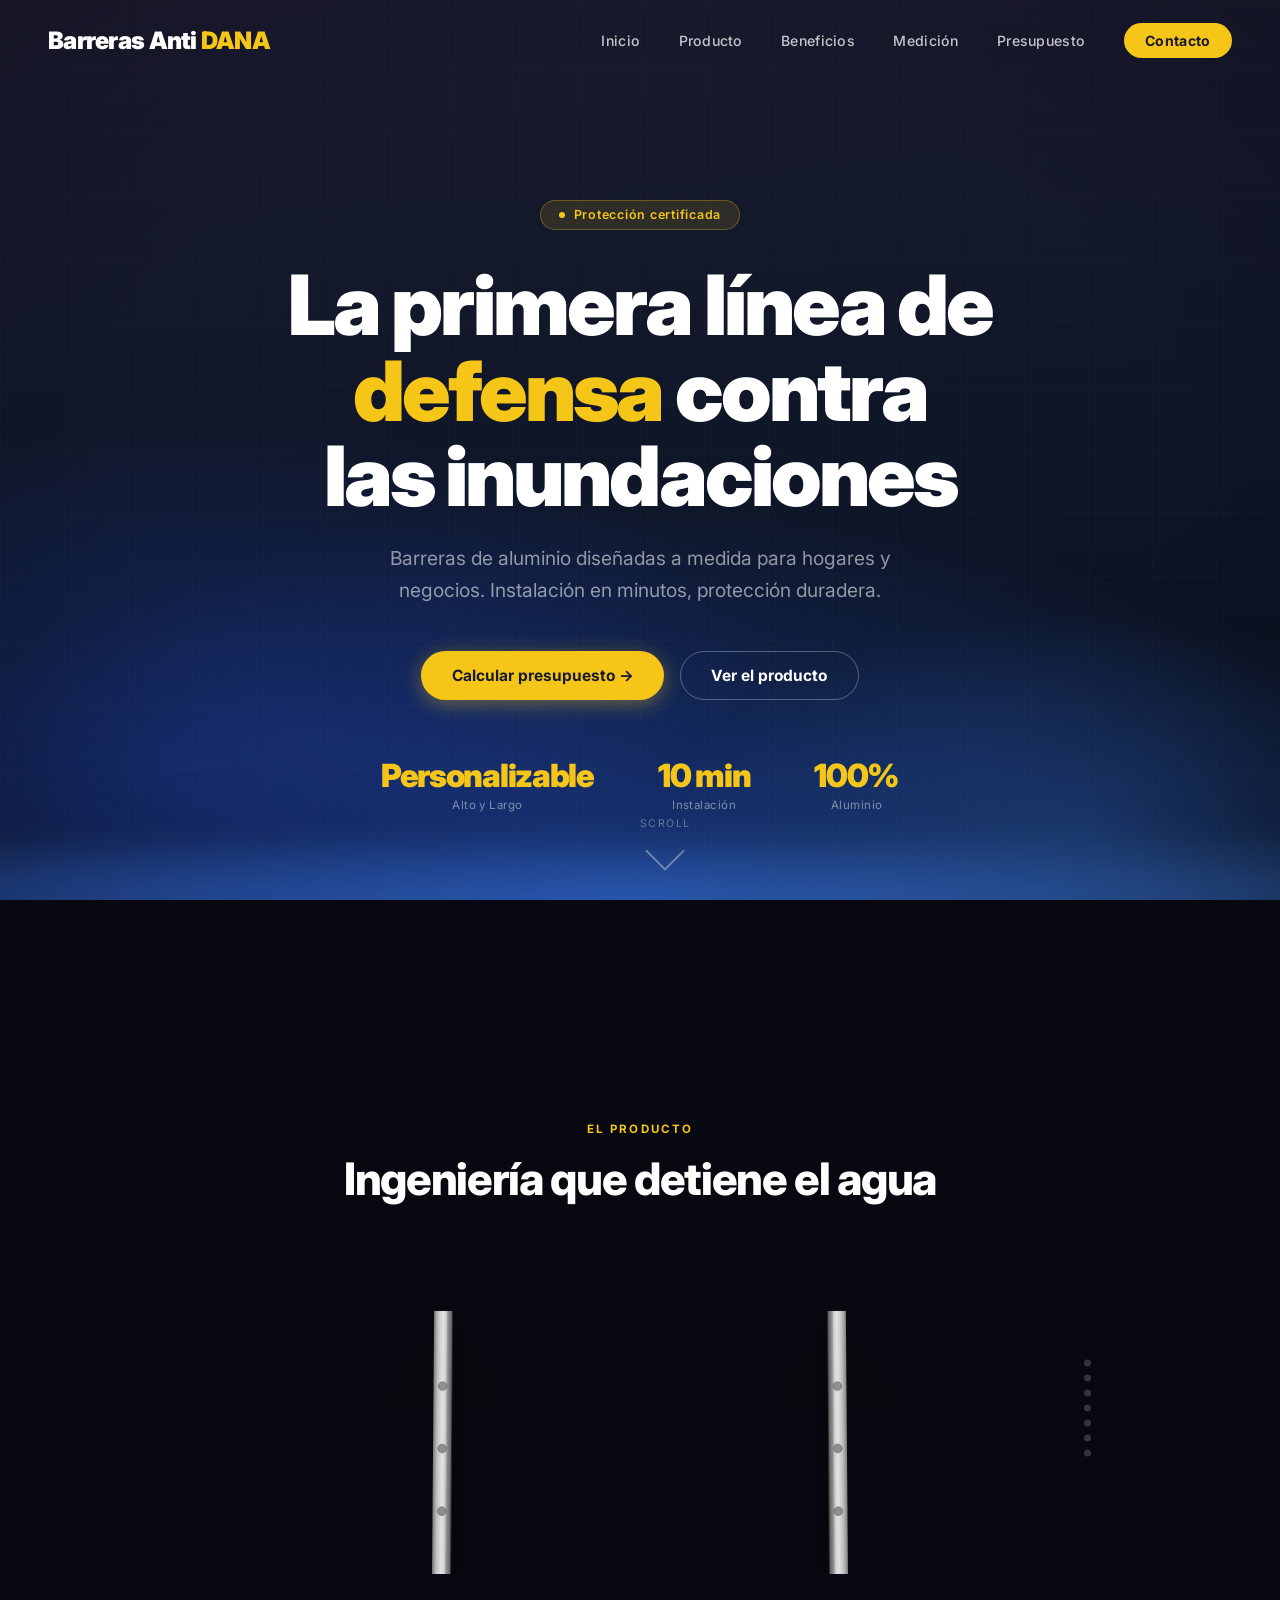
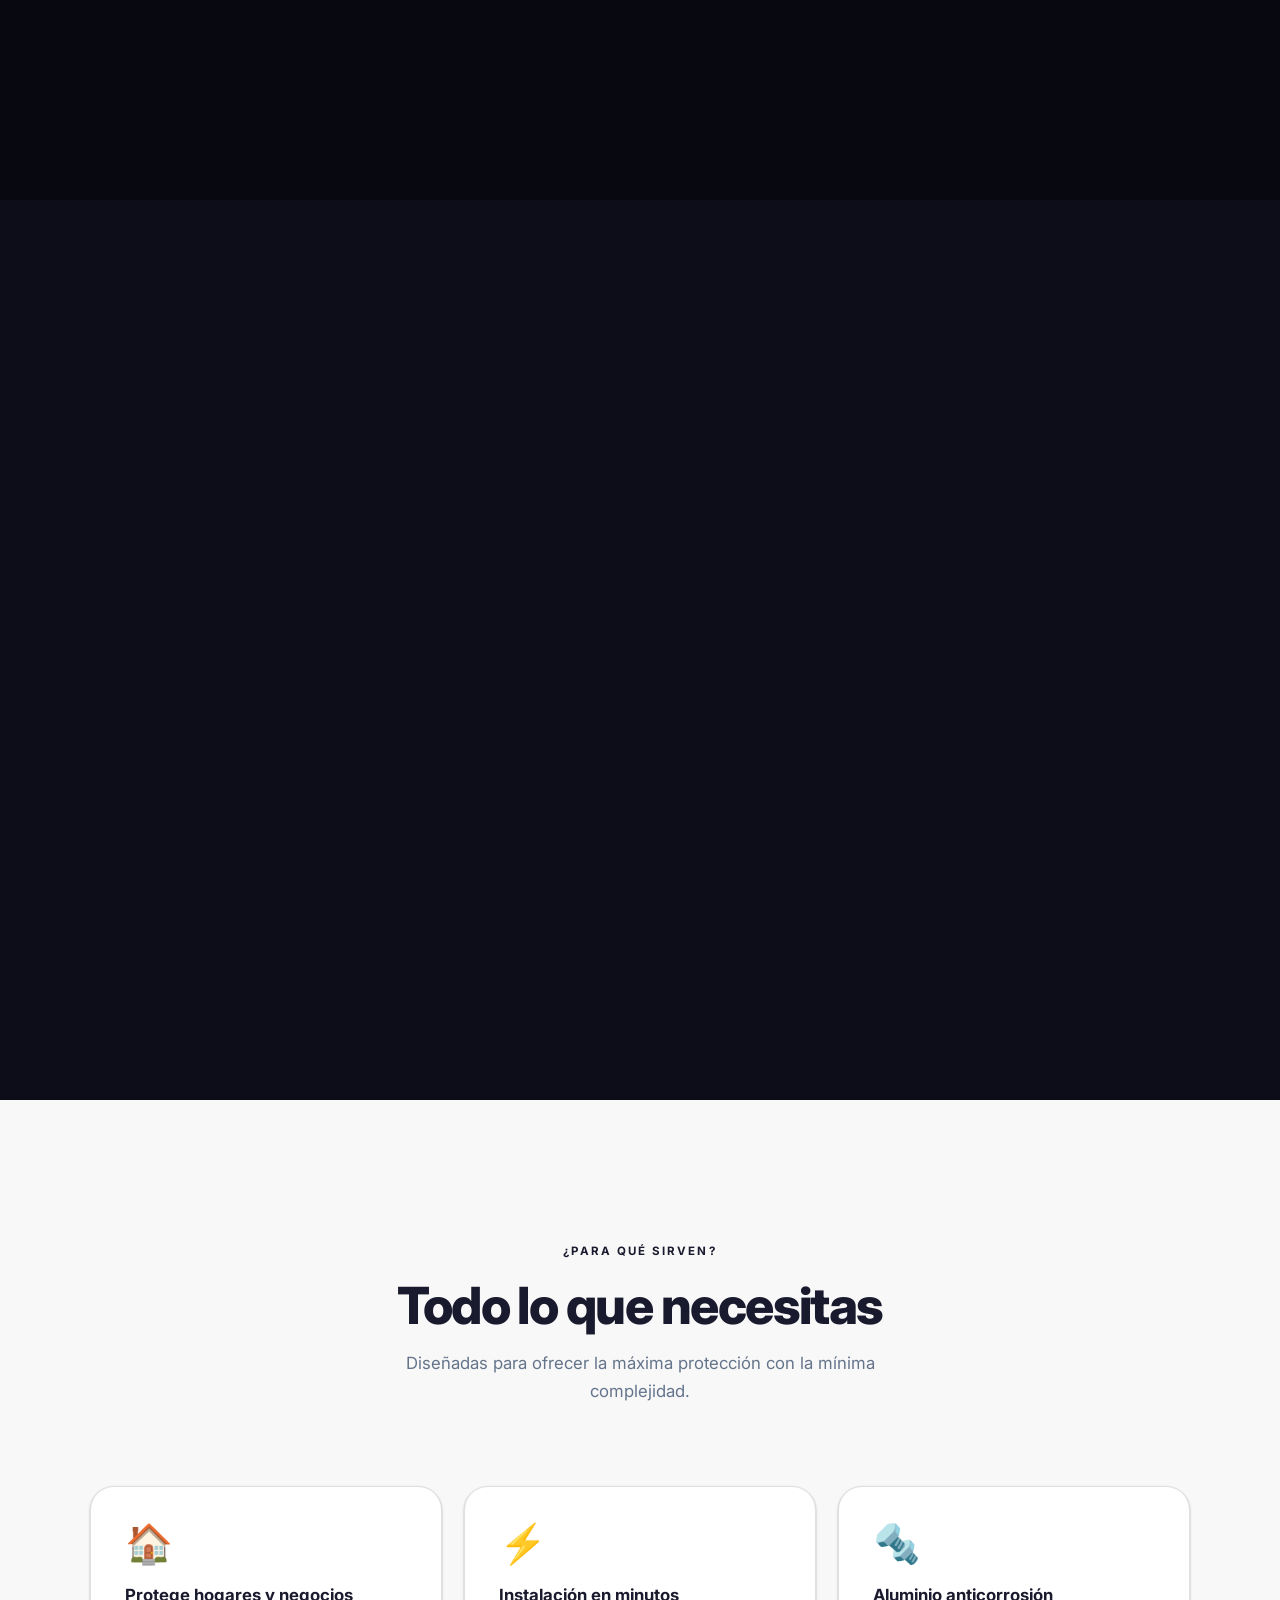
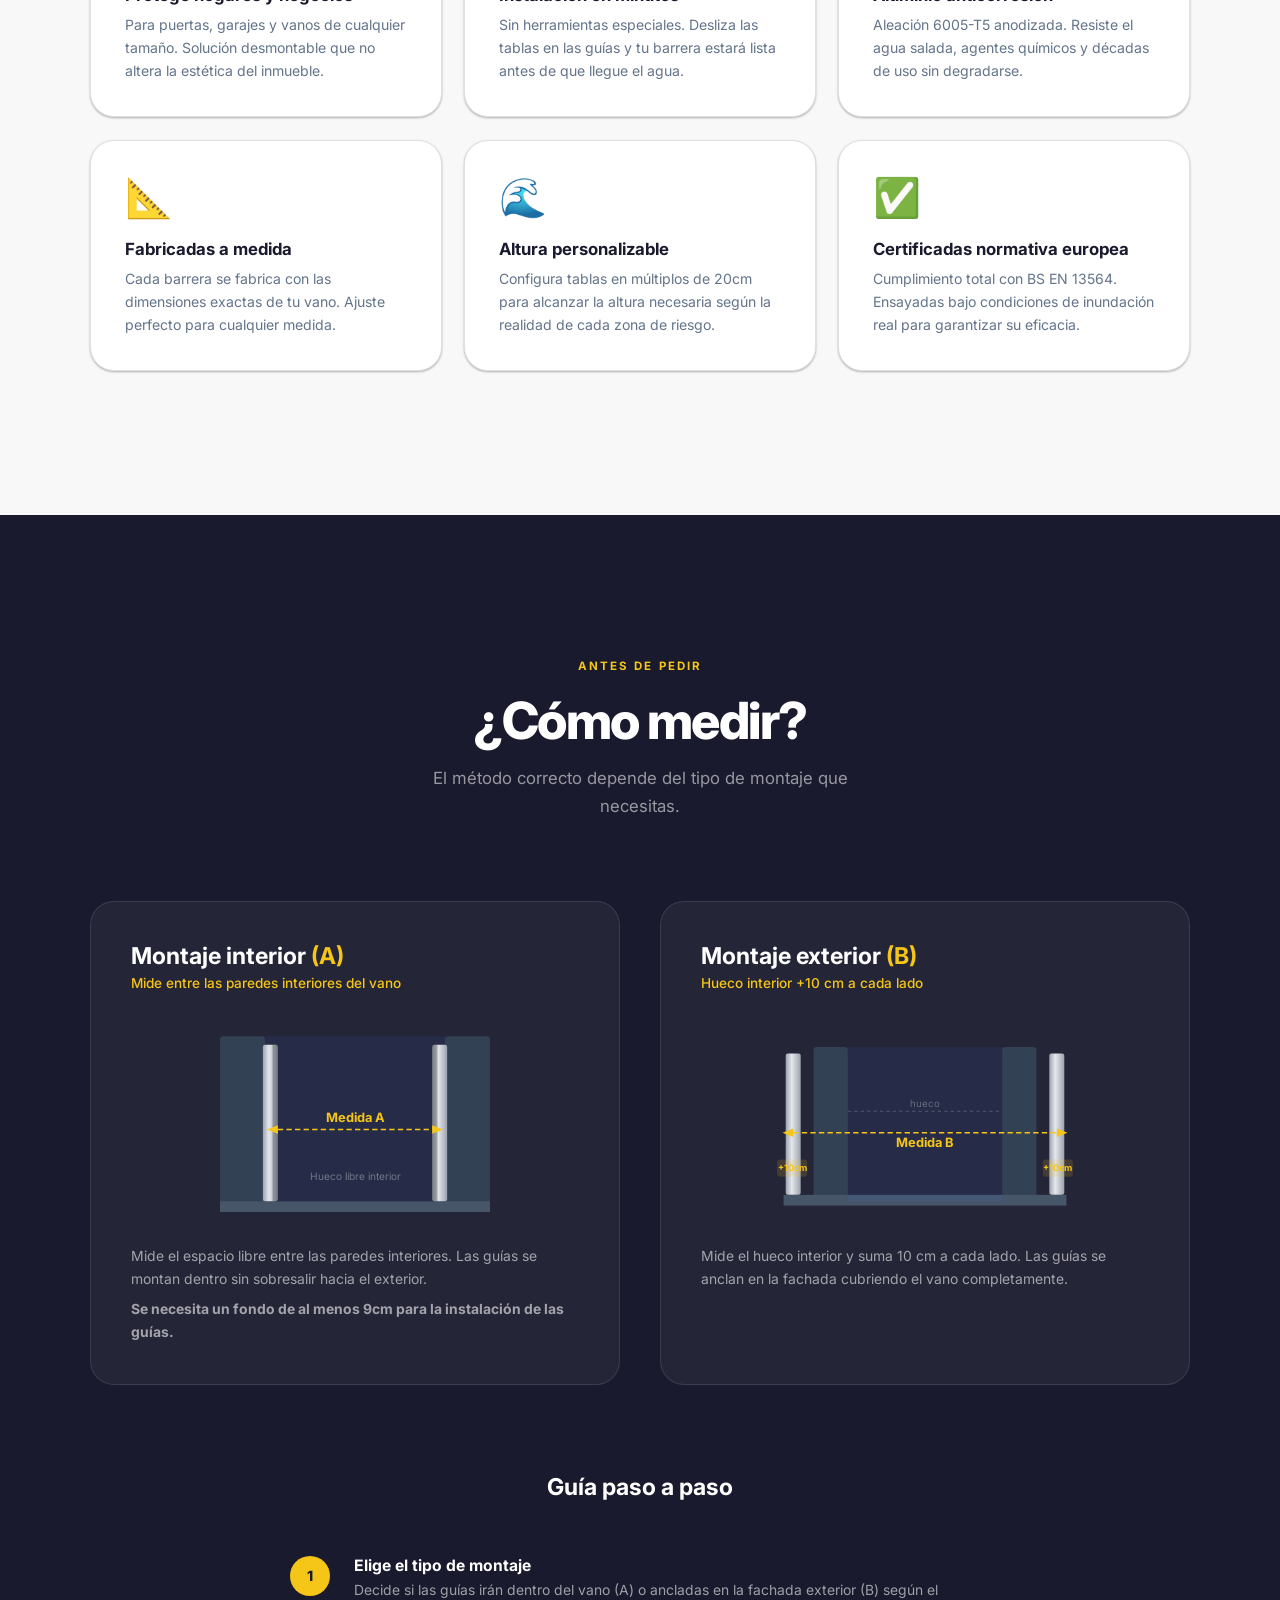
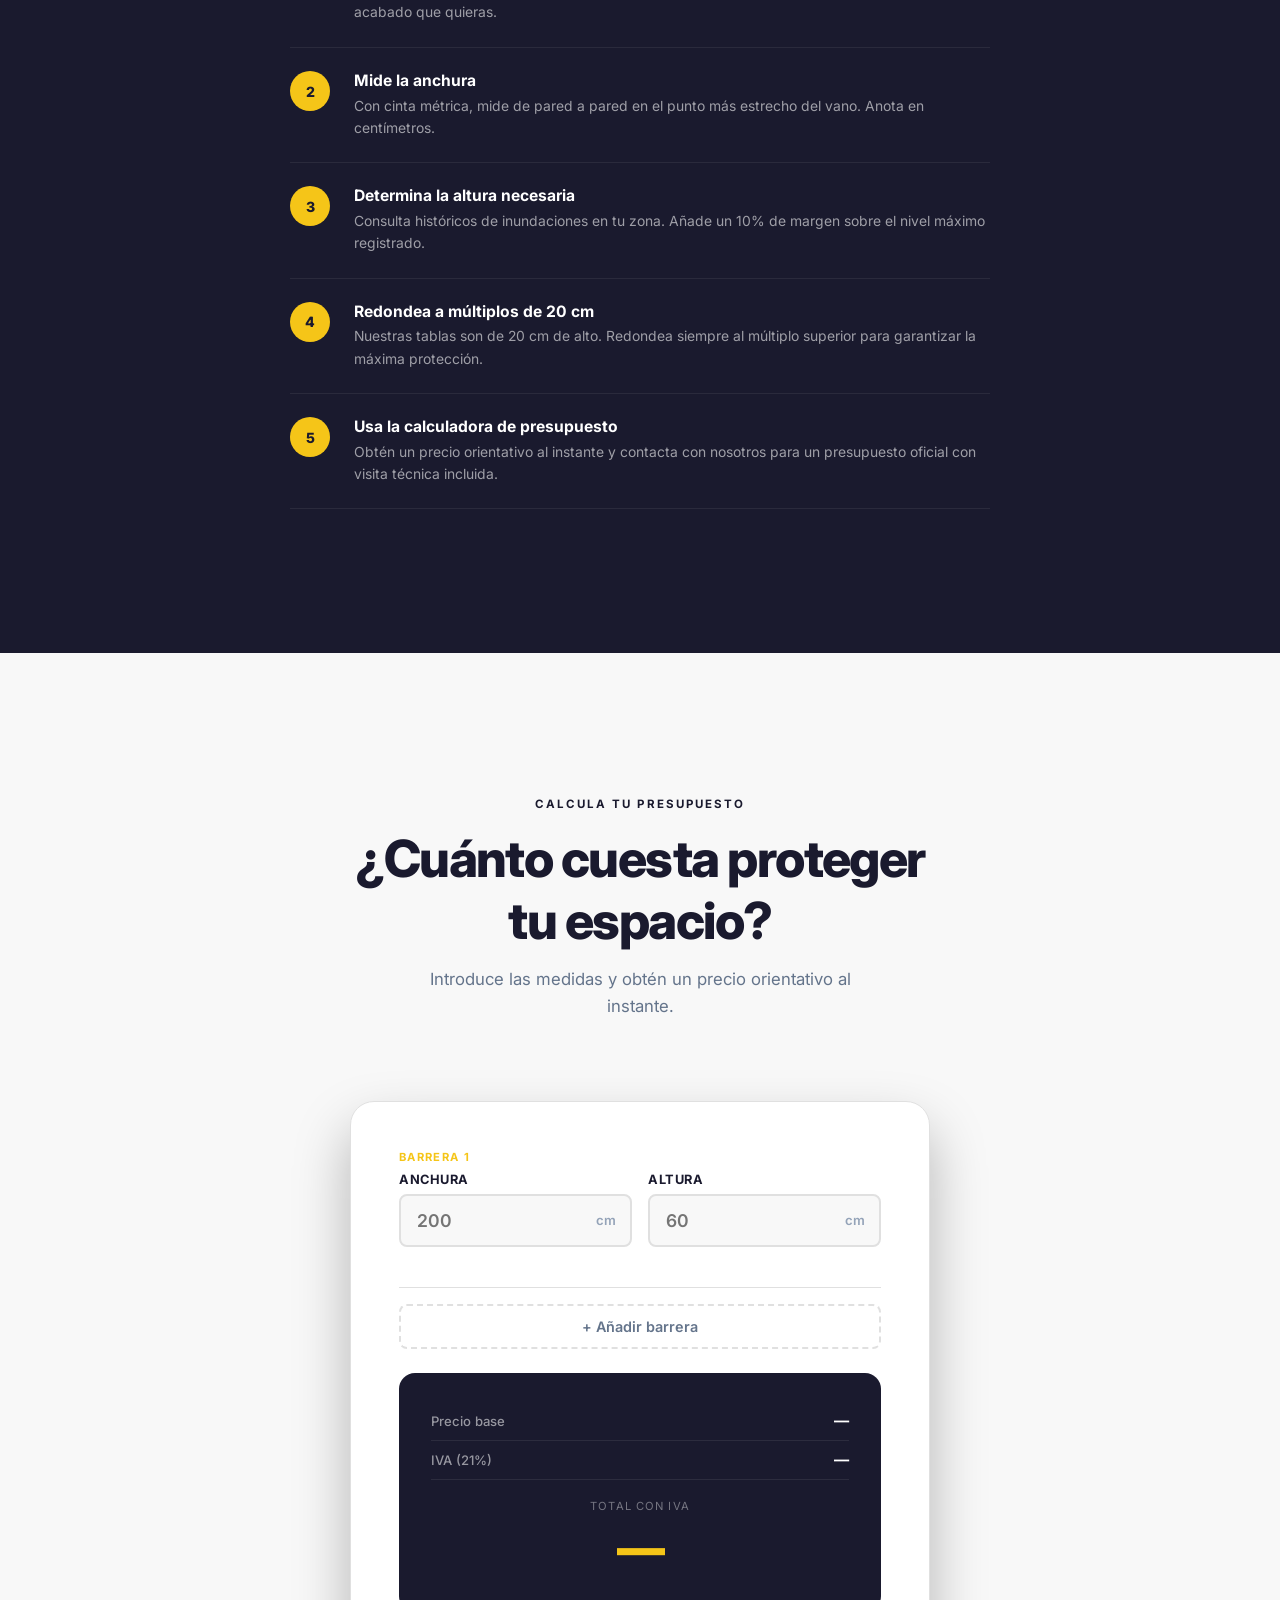
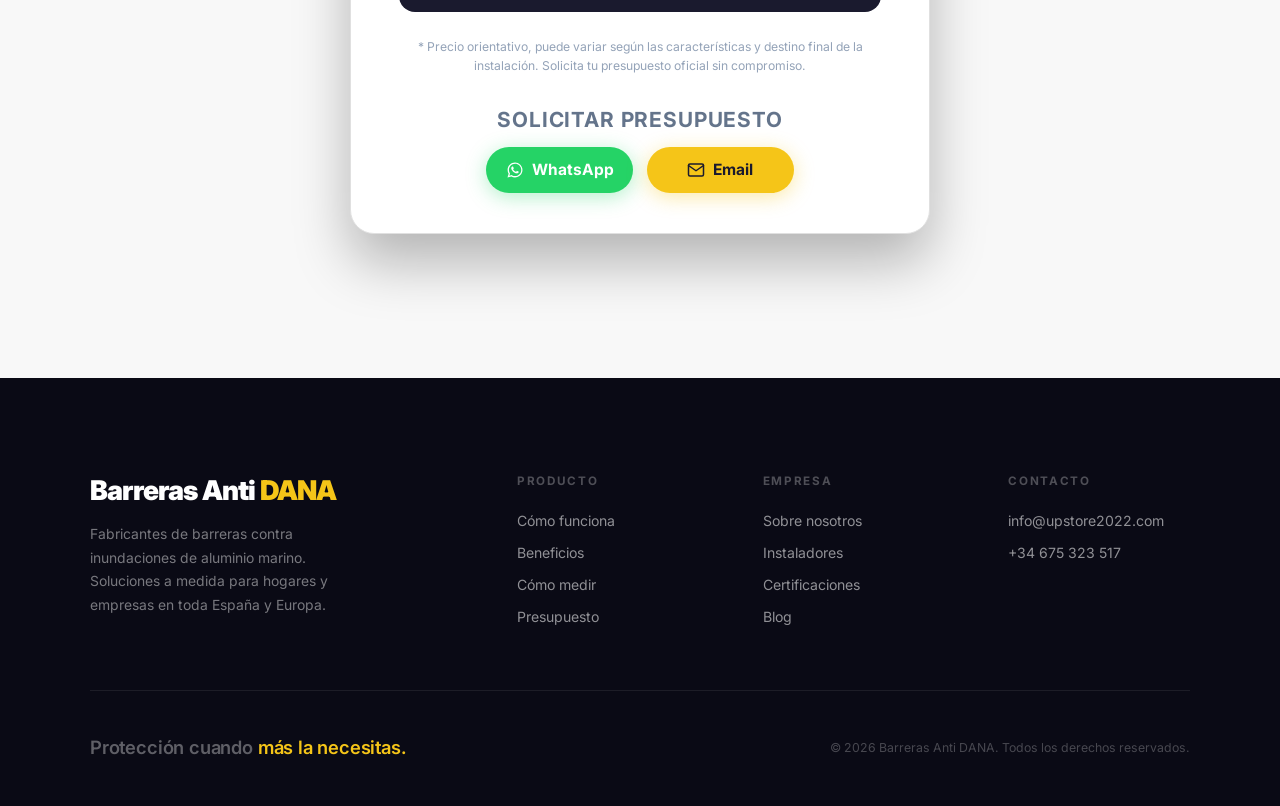
==== commit 13a451d3: "updates" ====
--- a/index.html
+++ b/index.html
@@ -118,7 +118,7 @@
   <div class="hero-content">
     <div class="hero-badge">
       <div class="hero-badge-dot"></div>
-      Protección certificada · Normativa EU
+      Protección certificada
     </div>
 
     <h1 class="hero-title">
@@ -146,7 +146,7 @@
       <div class="hero-stat-lbl">Alto y Largo</div>
     </div>
     <div class="hero-stat">
-      <div class="hero-stat-val">5 min</div>
+      <div class="hero-stat-val">10 min</div>
       <div class="hero-stat-lbl">Instalación</div>
     </div>
     <div class="hero-stat">
@@ -459,9 +459,8 @@
       <div class="footer-col">
         <h4>Contacto</h4>
         <ul>
-          <li><a href="mailto:info@upstore2022.com">info@upstore2022.com</a></li>
-          <li><a href="tel:+34900000000">+34 900 000 000</a></li>
-          <li><a href="#">LinkedIn</a></li>
+          <li><a href="mailto:info@barrerasantidana.com">info@upstore2022.com</a></li>
+          <li><a href="tel:+34900000000">+34 675 323 517</a></li>
         </ul>
       </div>
     </div>
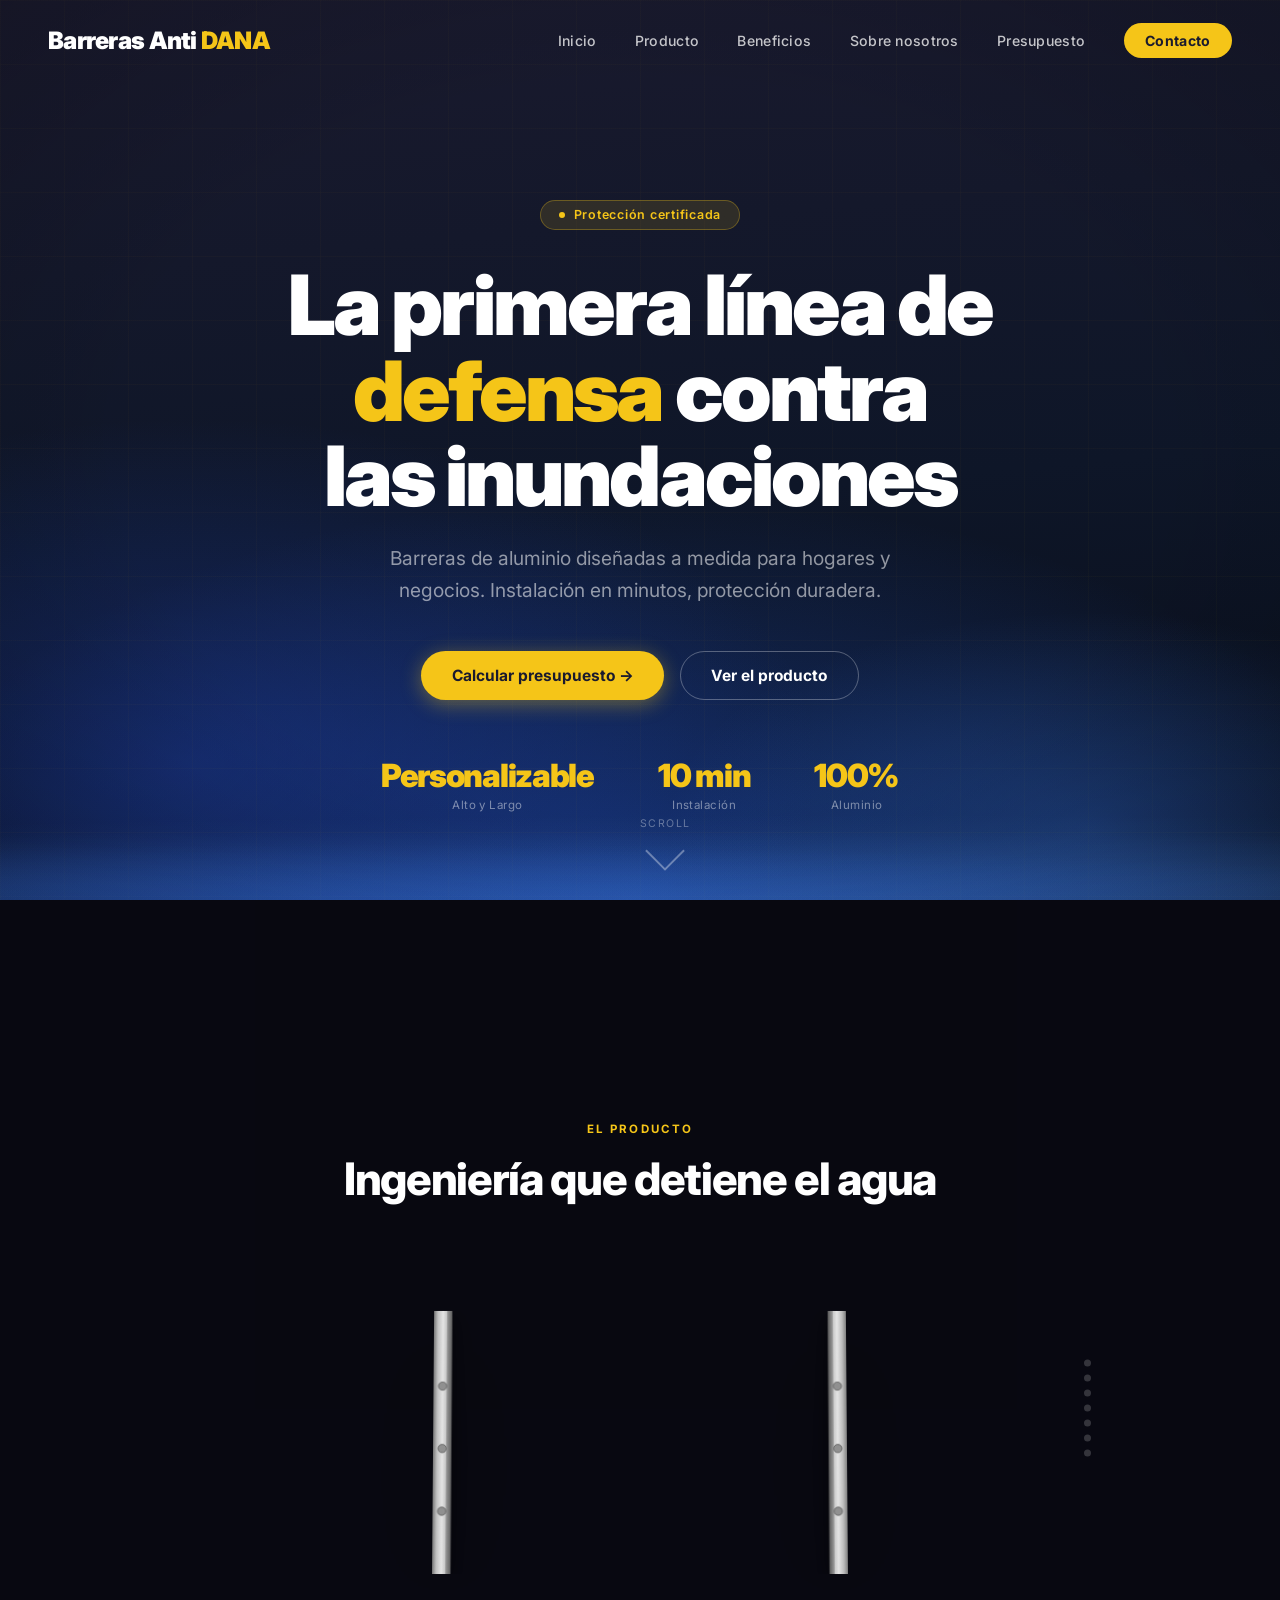
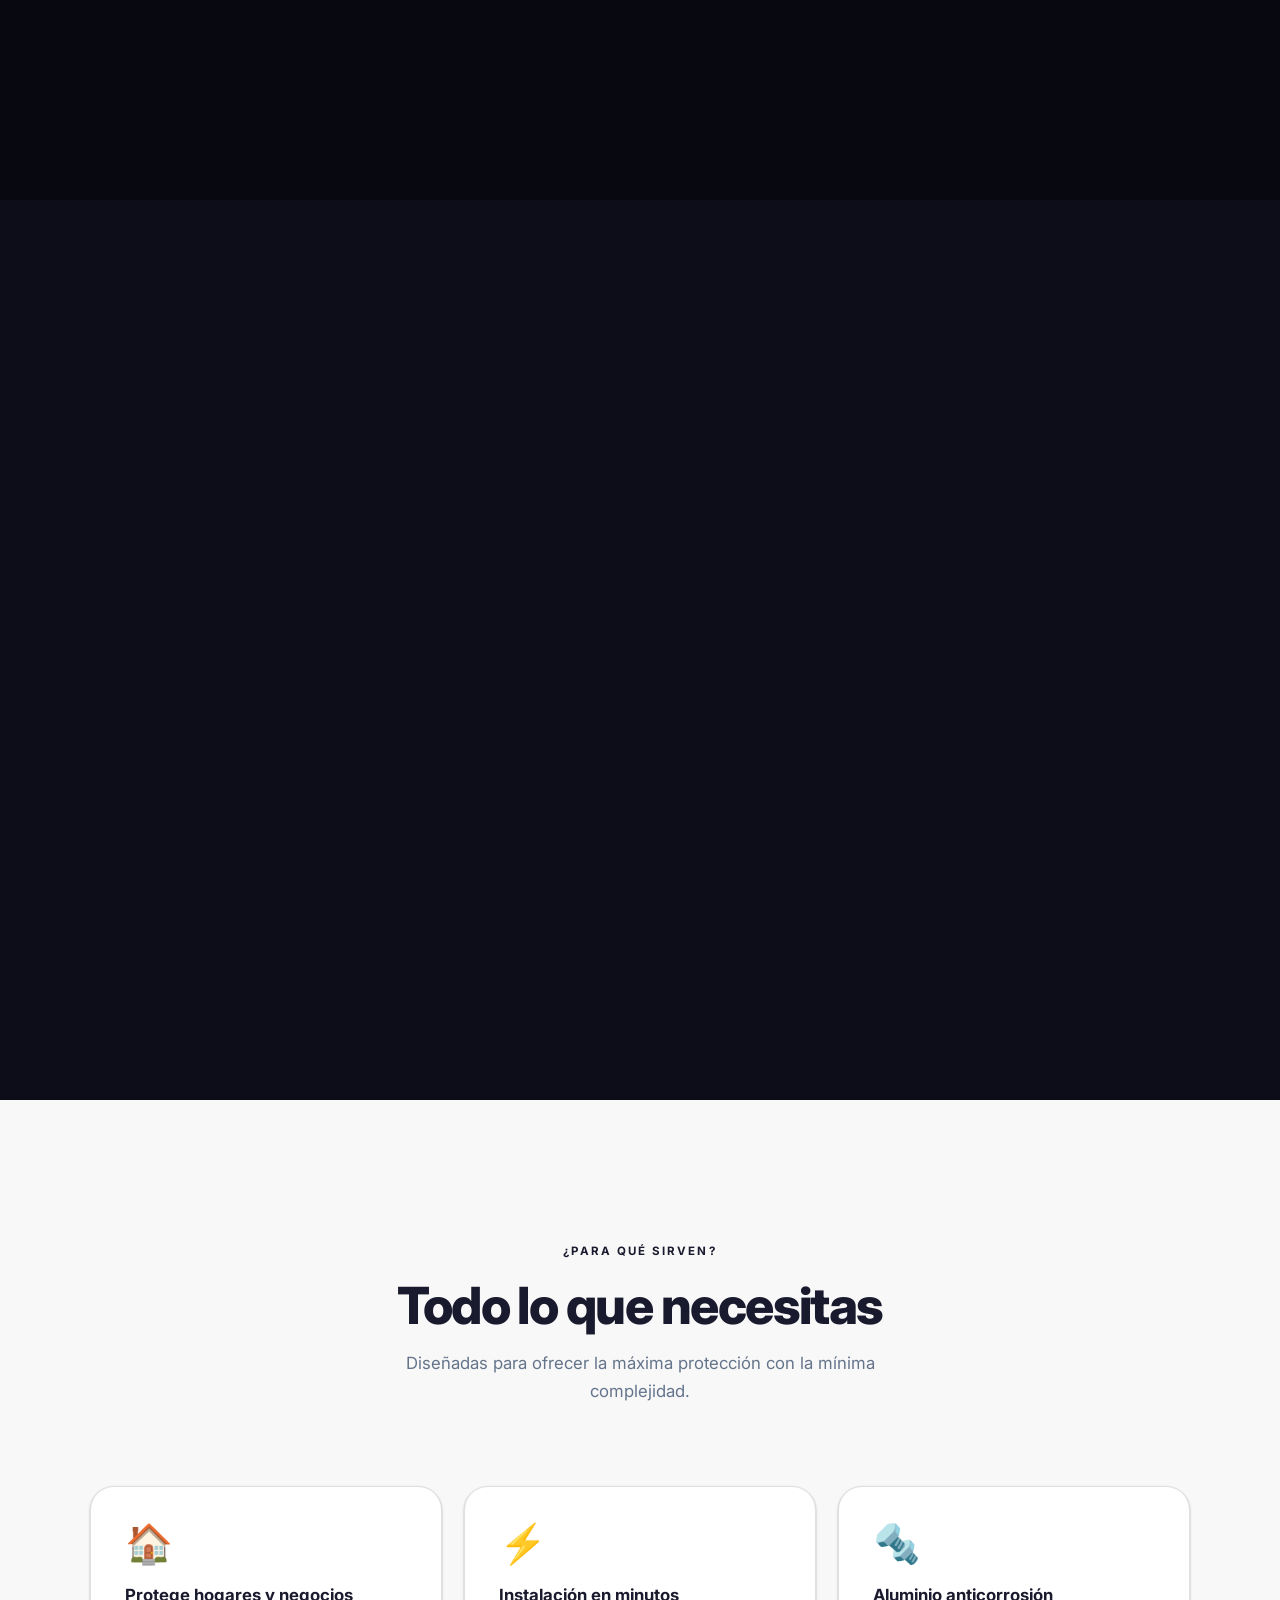
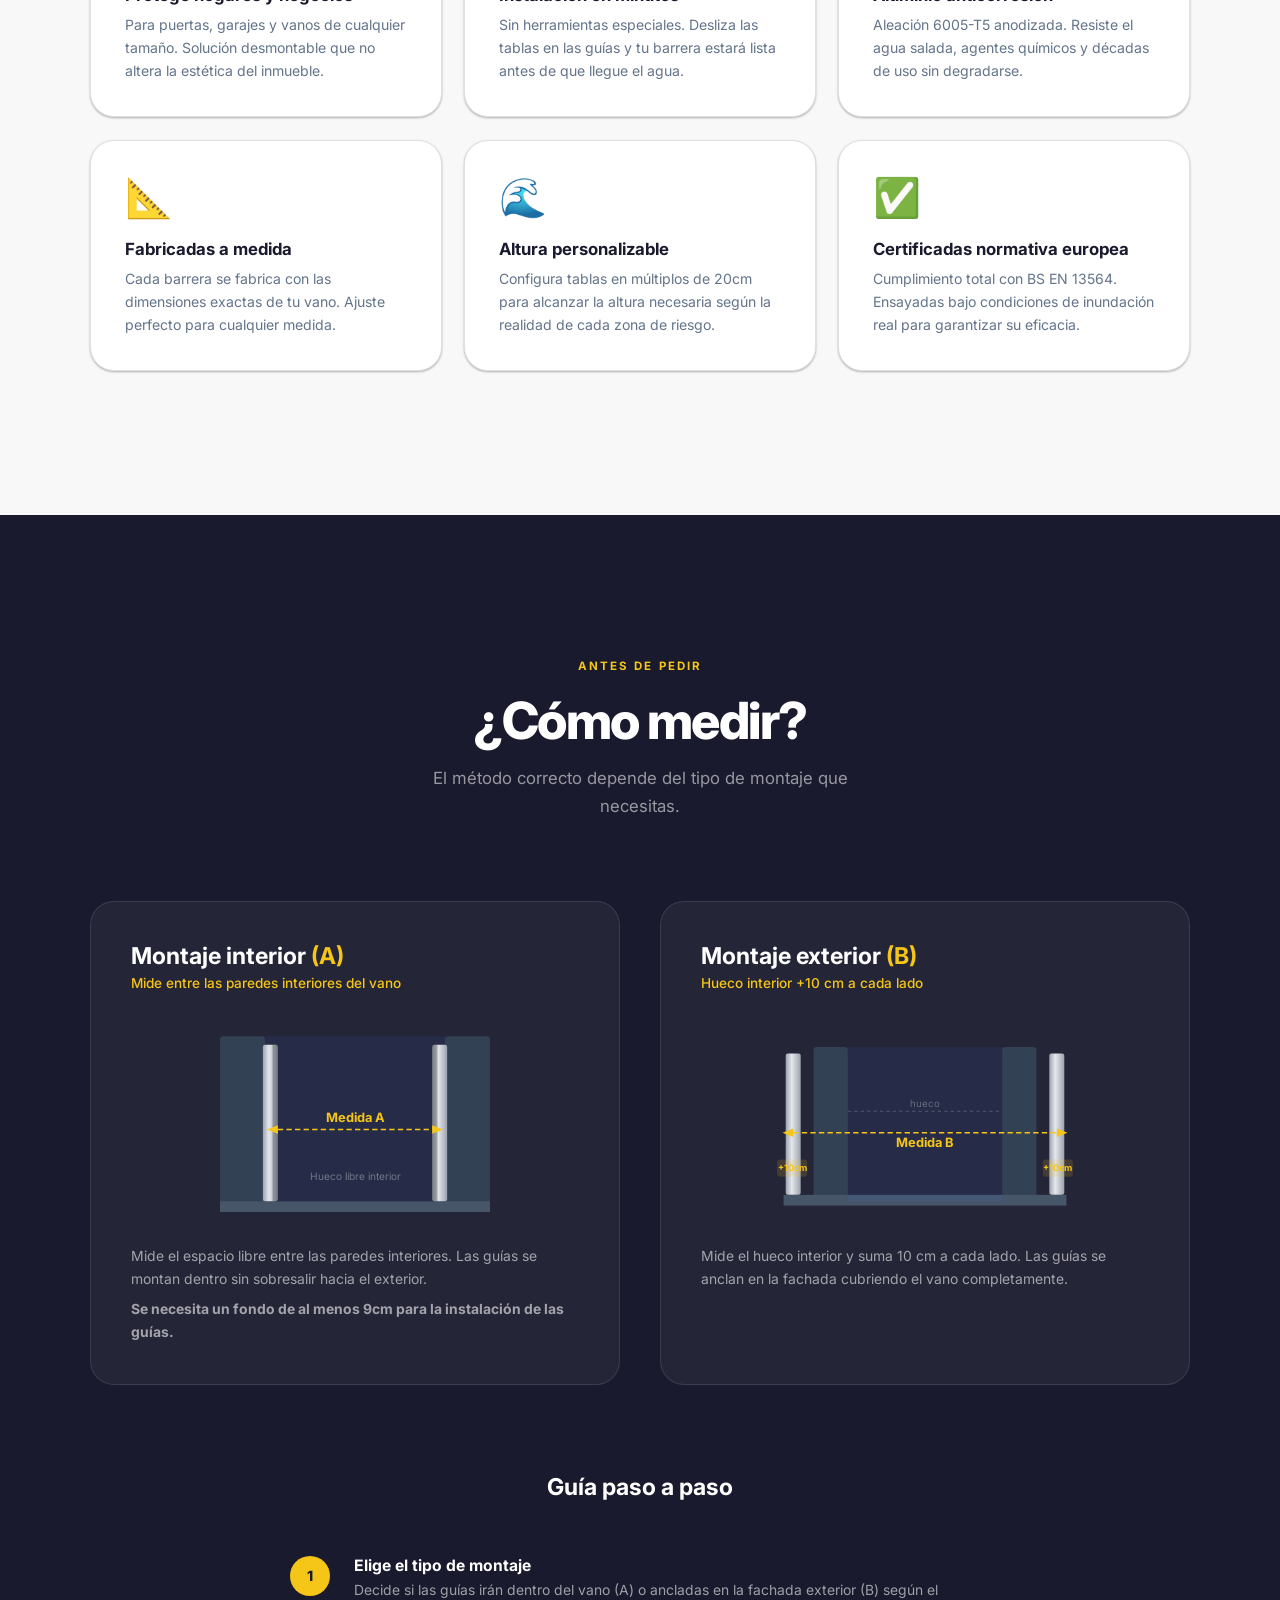
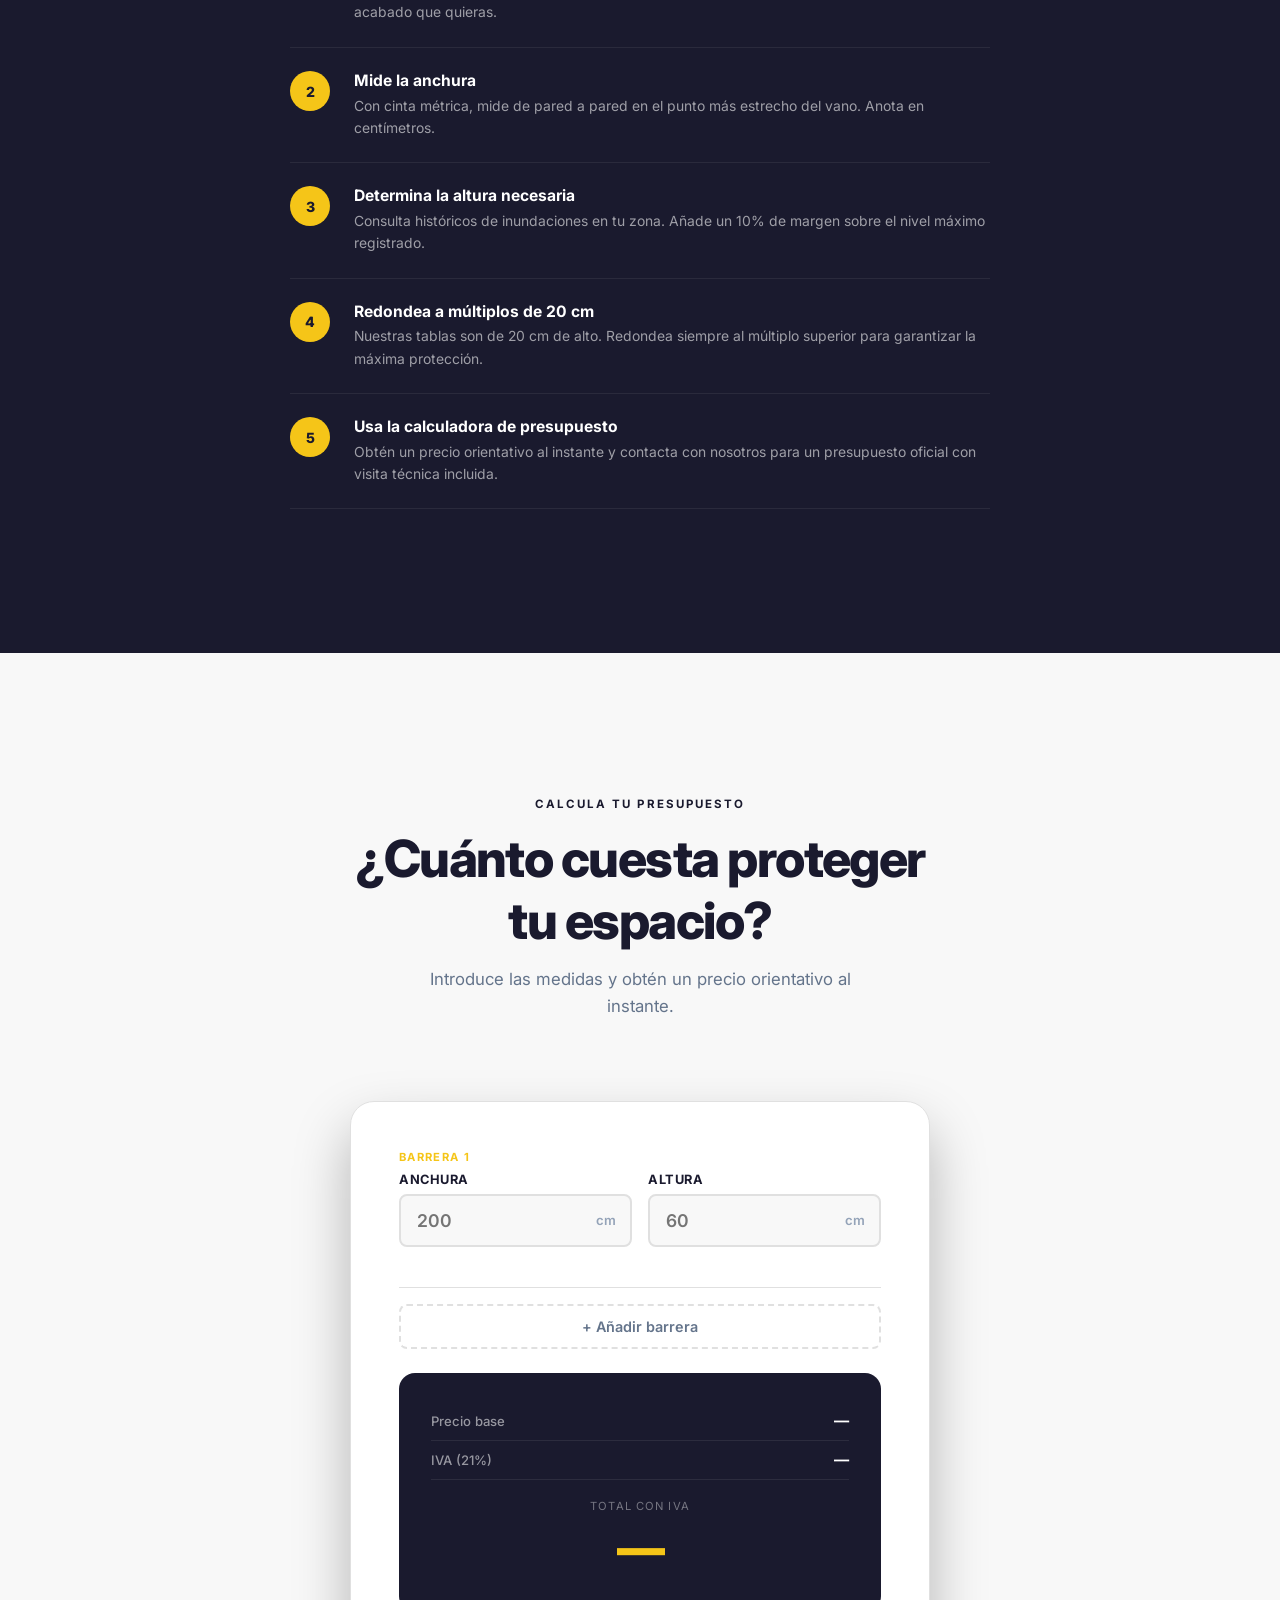
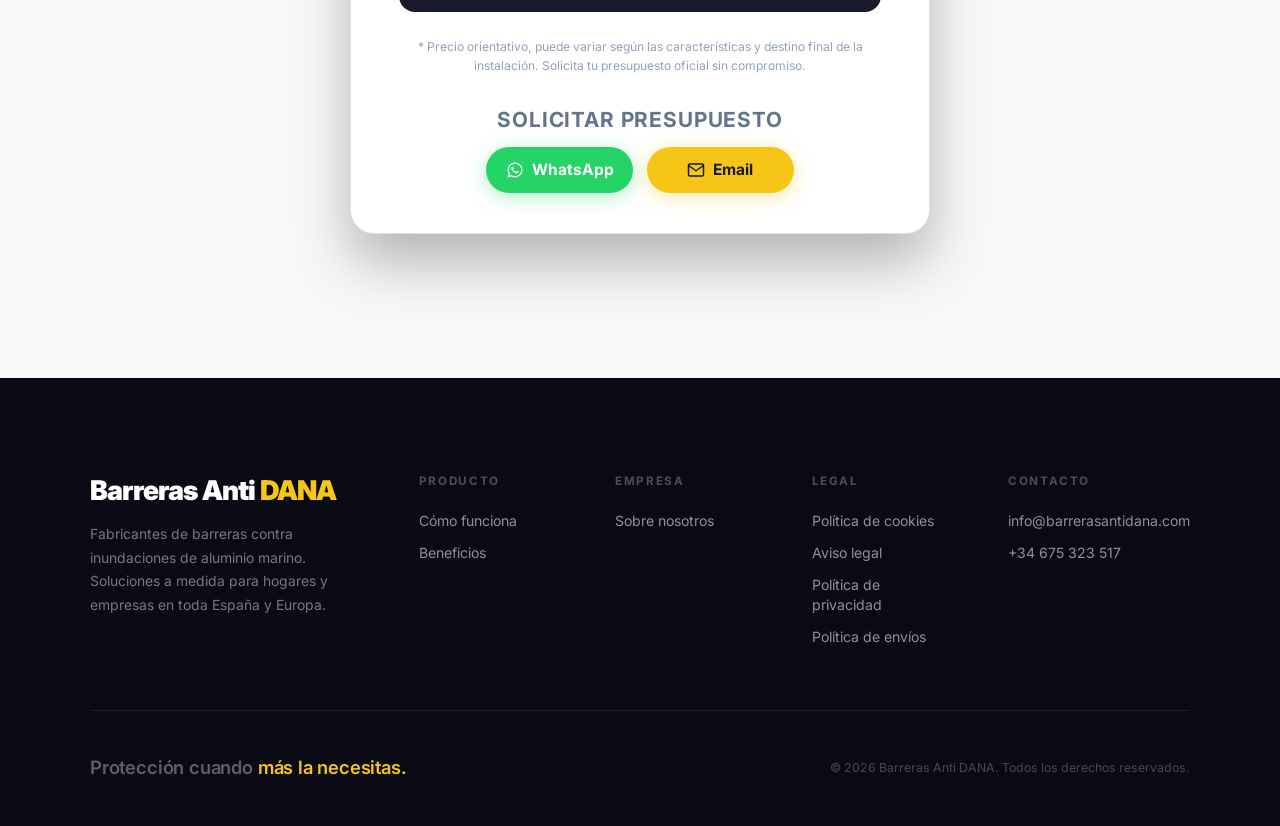
==== commit 39311172: "politicas, cookies, privacidad" ====
--- a/index.html
+++ b/index.html
@@ -89,12 +89,12 @@
   <a href="#hero" class="nav-logo">Barreras Anti <span>DANA</span></a>
 
   <ul class="nav-links" id="navLinks">
-    <li><a href="#hero"       onclick="closeNav()">Inicio</a></li>
-    <li><a href="#product"    onclick="closeNav()">Producto</a></li>
-    <li><a href="#benefits"   onclick="closeNav()">Beneficios</a></li>
-    <li><a href="#measure"    onclick="closeNav()">Medición</a></li>
-    <li><a href="#calculator" onclick="closeNav()">Presupuesto</a></li>
-    <li><a href="#footer"     onclick="closeNav()" class="nav-cta">Contacto</a></li>
+    <li><a href="#hero"           onclick="closeNav()">Inicio</a></li>
+    <li><a href="#product"        onclick="closeNav()">Producto</a></li>
+    <li><a href="beneficios.html" onclick="closeNav()">Beneficios</a></li>
+    <li><a href="nosotros.html"   onclick="closeNav()">Sobre nosotros</a></li>
+    <li><a href="#calculator"     onclick="closeNav()">Presupuesto</a></li>
+    <li><a href="#footer"         onclick="closeNav()" class="nav-cta">Contacto</a></li>
   </ul>
 
   <button class="nav-burger" id="navBurger" aria-label="Menú" onclick="toggleNav()">
@@ -441,26 +441,30 @@
       <div class="footer-col">
         <h4>Producto</h4>
         <ul>
-          <li><a href="#product">Cómo funciona</a></li>
-          <li><a href="#benefits">Beneficios</a></li>
-          <li><a href="#measure">Cómo medir</a></li>
-          <li><a href="#calculator">Presupuesto</a></li>
+          <li><a href="beneficios.html#como-funciona">Cómo funciona</a></li>
+          <li><a href="beneficios.html">Beneficios</a></li>
         </ul>
       </div>
       <div class="footer-col">
         <h4>Empresa</h4>
         <ul>
-          <li><a href="#">Sobre nosotros</a></li>
-          <li><a href="#">Instaladores</a></li>
-          <li><a href="#">Certificaciones</a></li>
-          <li><a href="#">Blog</a></li>
+          <li><a href="nosotros.html">Sobre nosotros</a></li>
+        </ul>
+      </div>
+      <div class="footer-col">
+        <h4>Legal</h4>
+        <ul>
+          <li><a href="cookies.html">Política de cookies</a></li>
+          <li><a href="aviso-legal.html">Aviso legal</a></li>
+          <li><a href="privacidad.html">Política de privacidad</a></li>
+          <li><a href="envios.html">Política de envíos</a></li>
         </ul>
       </div>
       <div class="footer-col">
         <h4>Contacto</h4>
         <ul>
-          <li><a href="mailto:info@barrerasantidana.com">info@upstore2022.com</a></li>
-          <li><a href="tel:+34900000000">+34 675 323 517</a></li>
+          <li><a href="mailto:info@barrerasantidana.com">info@barrerasantidana.com</a></li>
+          <li><a href="tel:+34675323517">+34 675 323 517</a></li>
         </ul>
       </div>
     </div>
--- a/style.css
+++ b/style.css
@@ -760,7 +760,7 @@
 
 .footer-top {
   display: grid;
-  grid-template-columns: 2fr 1fr 1fr 1fr;
+  grid-template-columns: 2fr 1fr 1fr 1fr 1fr;
   gap: 4rem;
   padding-bottom: 4rem;
   border-bottom: 1px solid rgba(255,255,255,.08);
@@ -895,4 +895,262 @@
 }
   .cta-duo { flex-direction: row; flex-wrap: nowrap; }
   .cta-duo .btn { flex: 1; padding: .75rem 1.6rem; font-size: .88rem; min-width: 0; }
+}
+
+/* ─────────────────────────────────────────
+   PAGE HERO  (sub-page header)
+───────────────────────────────────────── */
+.page-hero {
+  background: linear-gradient(175deg, #1a1a2e 0%, #0e1628 55%, #080d1a 100%);
+  padding: 9rem 2rem 5rem;
+  text-align: center;
+  position: relative;
+  overflow: hidden;
+}
+.page-hero::before {
+  content: '';
+  position: absolute;
+  inset: 0;
+  background-image:
+    linear-gradient(rgba(245,197,24,.025) 1px, transparent 1px),
+    linear-gradient(90deg, rgba(245,197,24,.025) 1px, transparent 1px);
+  background-size: 64px 64px;
+  pointer-events: none;
+}
+.page-hero h1 {
+  font-size: clamp(2rem, 5vw, 4rem);
+  font-weight: 900;
+  color: #fff;
+  letter-spacing: -.035em;
+  margin-bottom: 1rem;
+  position: relative;
+}
+.page-hero h1 .hl { color: var(--yellow); }
+.page-hero .page-hero-sub {
+  font-size: 1.1rem;
+  color: var(--text-muted);
+  max-width: 580px;
+  margin: 0 auto;
+  line-height: 1.65;
+  position: relative;
+}
+.page-hero .section-label { margin-bottom: 1.5rem; }
+
+/* ─────────────────────────────────────────
+   CTA BANNER  (bottom of content pages)
+───────────────────────────────────────── */
+.cta-banner {
+  background: var(--navy-deep);
+  padding: 7rem 2rem;
+  text-align: center;
+}
+.cta-banner h2 {
+  font-size: clamp(1.8rem, 4vw, 3rem);
+  font-weight: 800;
+  color: #fff;
+  letter-spacing: -.03em;
+  margin-bottom: 1rem;
+}
+.cta-banner p {
+  color: var(--text-muted);
+  font-size: 1.05rem;
+  max-width: 500px;
+  margin: 0 auto 2.5rem;
+  line-height: 1.65;
+}
+
+/* ─────────────────────────────────────────
+   BENEFICIOS PAGE — benefits section
+───────────────────────────────────────── */
+#beneficios-page {
+  background: var(--gray-50);
+  padding: 9rem 2rem;
+}
+.beneficios-inner {
+  max-width: 1100px;
+  margin: 0 auto;
+}
+
+/* ─────────────────────────────────────────
+   BENEFICIOS PAGE — how it works timeline
+───────────────────────────────────────── */
+#como-funciona {
+  background: var(--navy);
+  padding: 9rem 2rem;
+}
+.how-inner {
+  max-width: 1100px;
+  margin: 0 auto;
+}
+.how-steps {
+  display: flex;
+  max-width: 880px;
+  margin: 4rem auto 0;
+  position: relative;
+  align-items: flex-start;
+}
+.how-steps::before {
+  content: '';
+  position: absolute;
+  top: 24px;
+  left: 15%;
+  right: 15%;
+  border-top: 2px dashed rgba(245,197,24,.45);
+  z-index: 0;
+}
+.how-step {
+  flex: 1;
+  text-align: center;
+  padding: 0 1.5rem;
+  position: relative;
+  z-index: 1;
+}
+.how-step-circle {
+  width: 48px;
+  height: 48px;
+  border-radius: 50%;
+  background: var(--yellow);
+  color: var(--navy);
+  display: flex;
+  align-items: center;
+  justify-content: center;
+  font-weight: 800;
+  font-size: 1.3rem;
+  margin: 0 auto 1.5rem;
+}
+.how-step h3 {
+  font-size: 1rem;
+  font-weight: 700;
+  color: #fff;
+  margin-bottom: .6rem;
+}
+.how-step p {
+  font-size: .87rem;
+  color: rgba(255,255,255,.58);
+  line-height: 1.65;
+}
+
+/* ─────────────────────────────────────────
+   NOSOTROS PAGE
+───────────────────────────────────────── */
+.nosotros-section {
+  padding: 7rem 2rem;
+}
+.nosotros-section.light { background: var(--gray-50); }
+.nosotros-section.dark  { background: var(--navy); }
+.nosotros-inner {
+  max-width: 800px;
+  margin: 0 auto;
+}
+.nosotros-inner p {
+  font-size: 1.02rem;
+  line-height: 1.8;
+  margin-bottom: 1.4rem;
+  color: var(--gray-600);
+}
+.nosotros-section.dark .nosotros-inner p { color: rgba(255,255,255,.65); }
+.nosotros-section.dark .section-head h2  { color: #fff; }
+.nosotros-section.dark .section-head p   { color: rgba(255,255,255,.55); }
+
+.nosotros-inner ul {
+  list-style: none;
+  margin-bottom: 1.4rem;
+}
+.nosotros-inner ul li {
+  font-size: 1rem;
+  line-height: 1.75;
+  color: var(--gray-600);
+  padding-left: 1.8rem;
+  position: relative;
+  margin-bottom: .55rem;
+}
+.nosotros-inner ul li::before {
+  content: '';
+  position: absolute;
+  left: 0;
+  top: .65em;
+  width: 8px; height: 8px;
+  border-radius: 50%;
+  background: var(--yellow);
+}
+.nosotros-section.dark .nosotros-inner ul li { color: rgba(255,255,255,.65); }
+
+.trust-cards {
+  display: grid;
+  grid-template-columns: repeat(auto-fit, minmax(260px, 1fr));
+  gap: 1.4rem;
+  margin-top: 3rem;
+}
+.trust-card {
+  background: #fff;
+  border-radius: var(--radius-lg);
+  padding: 2.1rem;
+  border: 1px solid var(--gray-200);
+  box-shadow: var(--shadow-sm);
+  transition: transform .35s ease, box-shadow .35s ease, border-color .35s ease;
+}
+.trust-card:hover {
+  transform: translateY(-5px);
+  box-shadow: var(--shadow-lg);
+  border-color: rgba(245,197,24,.3);
+}
+.trust-card h3 { font-size: 1.05rem; font-weight: 700; color: var(--navy); margin-bottom: .5rem; }
+.trust-card p  { font-size: .88rem; color: var(--gray-600); line-height: 1.65; }
+
+/* ─────────────────────────────────────────
+   LEGAL PAGES
+───────────────────────────────────────── */
+.legal-content-header {
+  text-align: center;
+  padding: 7rem 1rem 3rem;
+  background: var(--navy);
+  color: #fff;
+}
+.legal-content-header h1 {
+  font-size: clamp(2rem, 4vw, 3rem);
+  font-weight: 900;
+  letter-spacing: -.03em;
+  margin-bottom: .75rem;
+}
+.legal-content-header p { color: var(--text-muted); font-size: 1rem; }
+.legal-content {
+  max-width: 860px;
+  margin: 0 auto;
+  padding: 8rem 2rem 6rem;
+  color: var(--gray-700, #374151);
+}
+.legal-content h1 { font-size: 2.2rem; color: var(--navy); margin-bottom: .5rem; }
+.legal-content h2 {
+  font-size: 1.2rem;
+  color: var(--navy);
+  margin-top: 2.5rem;
+  margin-bottom: .75rem;
+  border-bottom: 2px solid var(--yellow);
+  padding-bottom: .4rem;
+  display: inline-block;
+}
+.legal-content p, .legal-content li { font-size: 1rem; line-height: 1.75; margin-bottom: 1rem; }
+.legal-content ul { padding-left: 1.5rem; }
+.legal-content table { width: 100%; border-collapse: collapse; margin: 1.5rem 0; font-size: .9rem; }
+.legal-content th { background: var(--navy); color: #fff; padding: .6rem 1rem; text-align: left; }
+.legal-content td { padding: .6rem 1rem; border-bottom: 1px solid #e5e7eb; }
+
+/* ─────────────────────────────────────────
+   RESPONSIVE — new page components
+───────────────────────────────────────── */
+@media (max-width: 768px) {
+  .how-steps {
+    flex-direction: column;
+    align-items: center;
+    gap: 2.5rem;
+  }
+  .how-steps::before { display: none; }
+  .how-step { max-width: 380px; width: 100%; }
+  .trust-cards { grid-template-columns: 1fr; }
+  .page-hero { padding: 7rem 1.5rem 4rem; }
+  .cta-banner { padding: 5rem 1.5rem; }
+  #beneficios-page { padding: 5rem 1rem; }
+  #como-funciona { padding: 5rem 1rem; }
+  .nosotros-section { padding: 5rem 1rem; }
+  .legal-content { padding: 4rem 1.25rem 4rem; }
 }
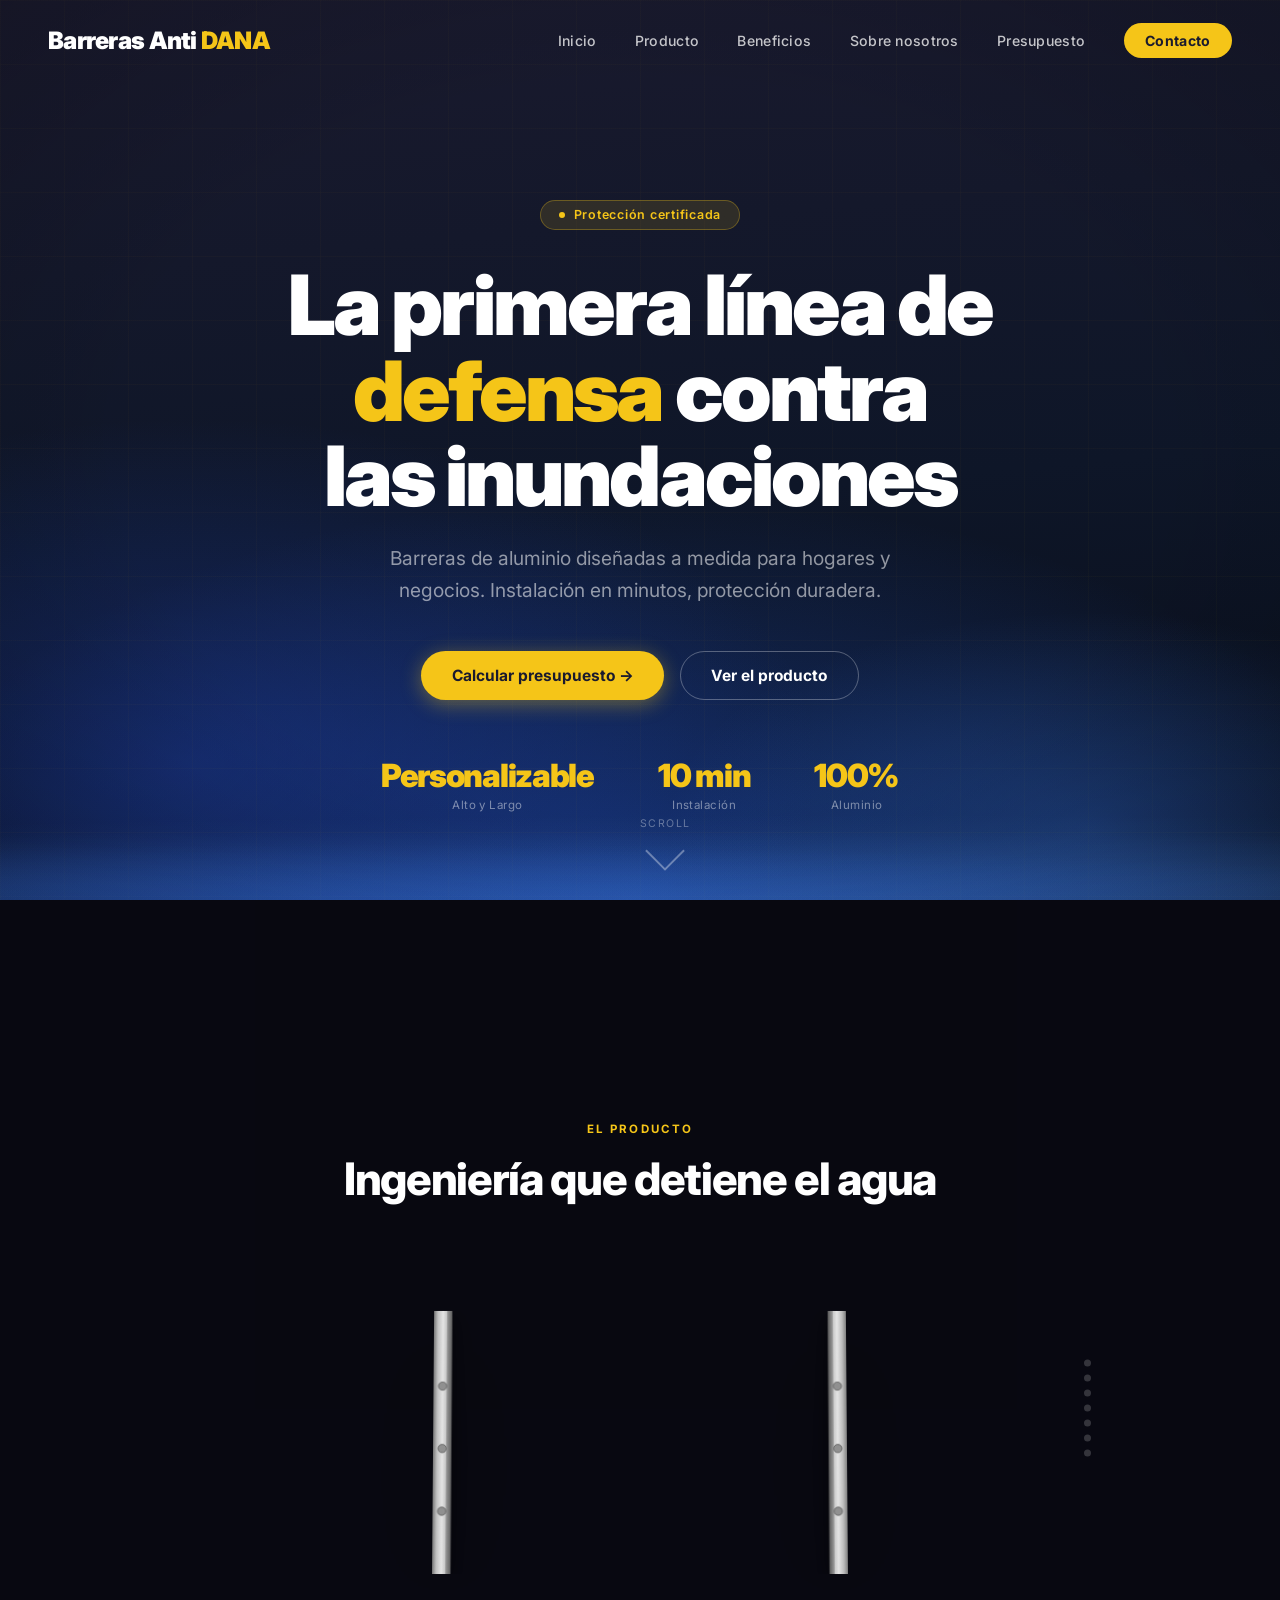
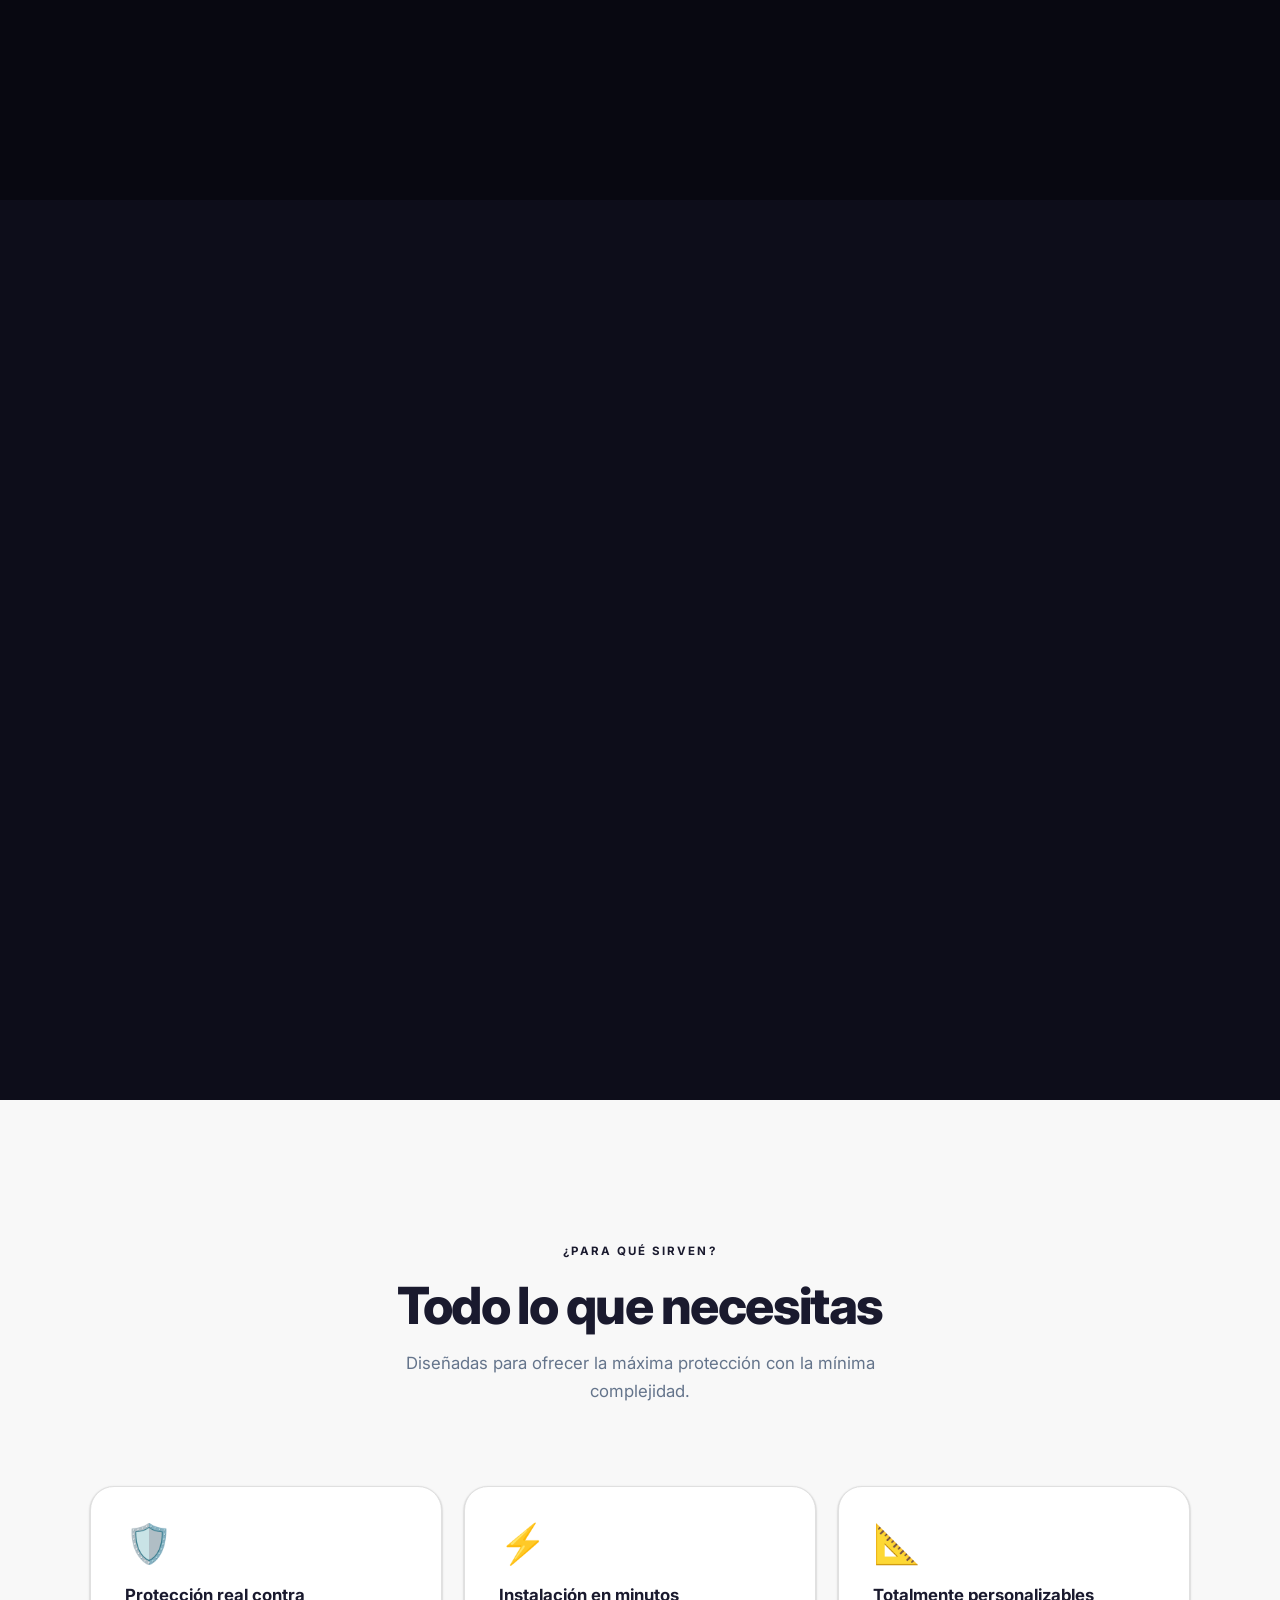
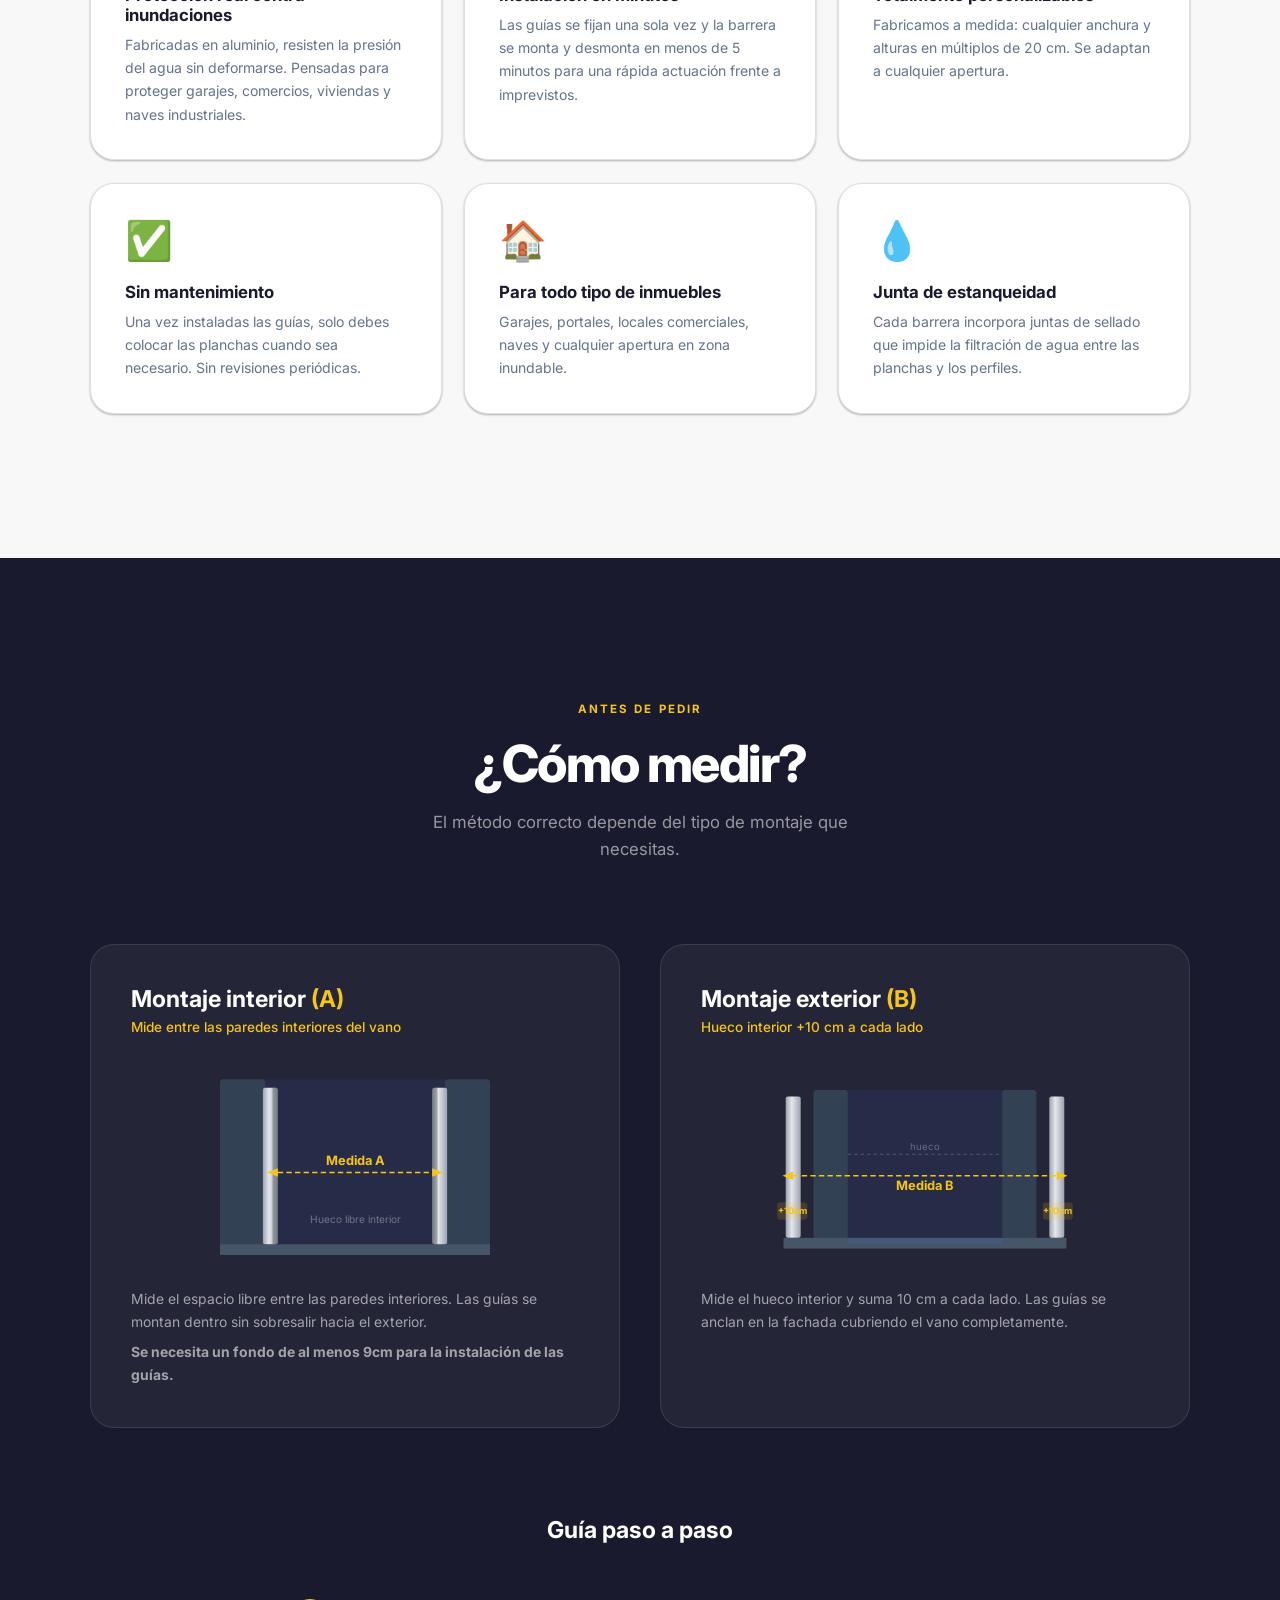
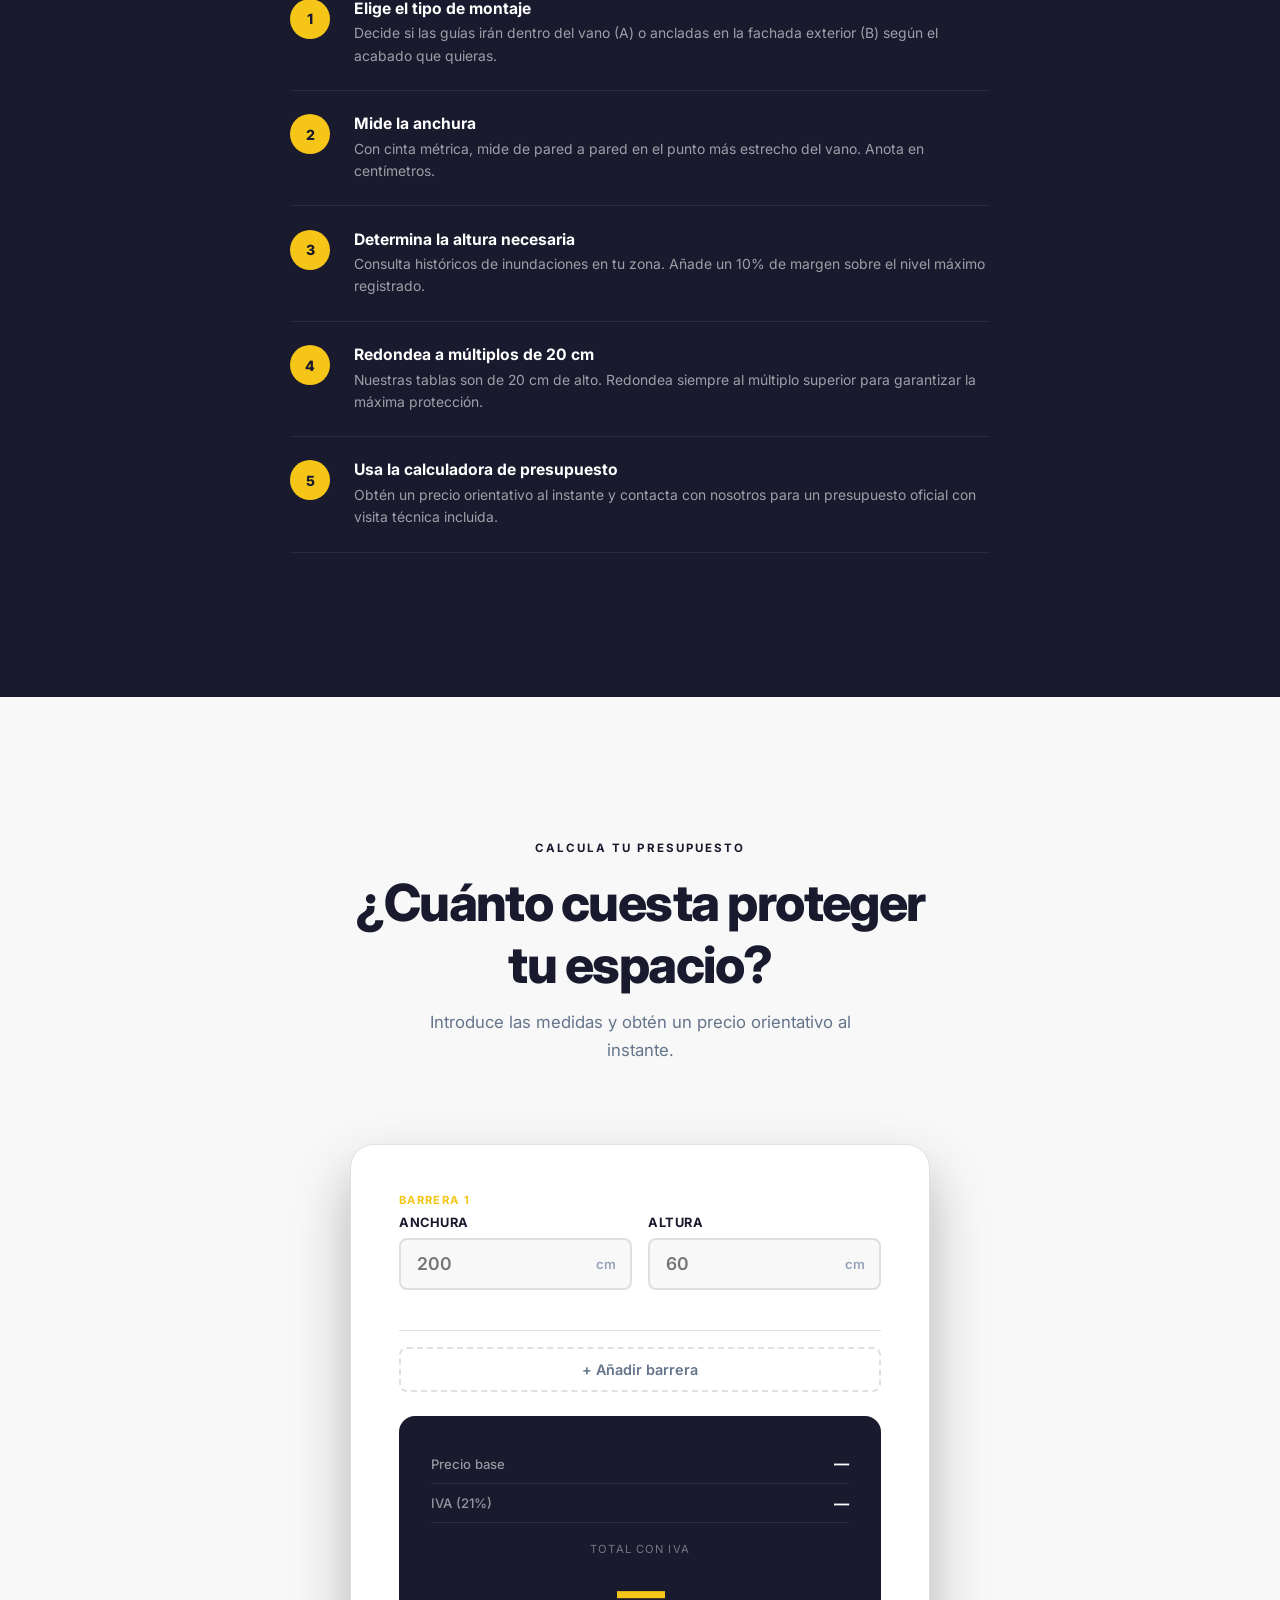
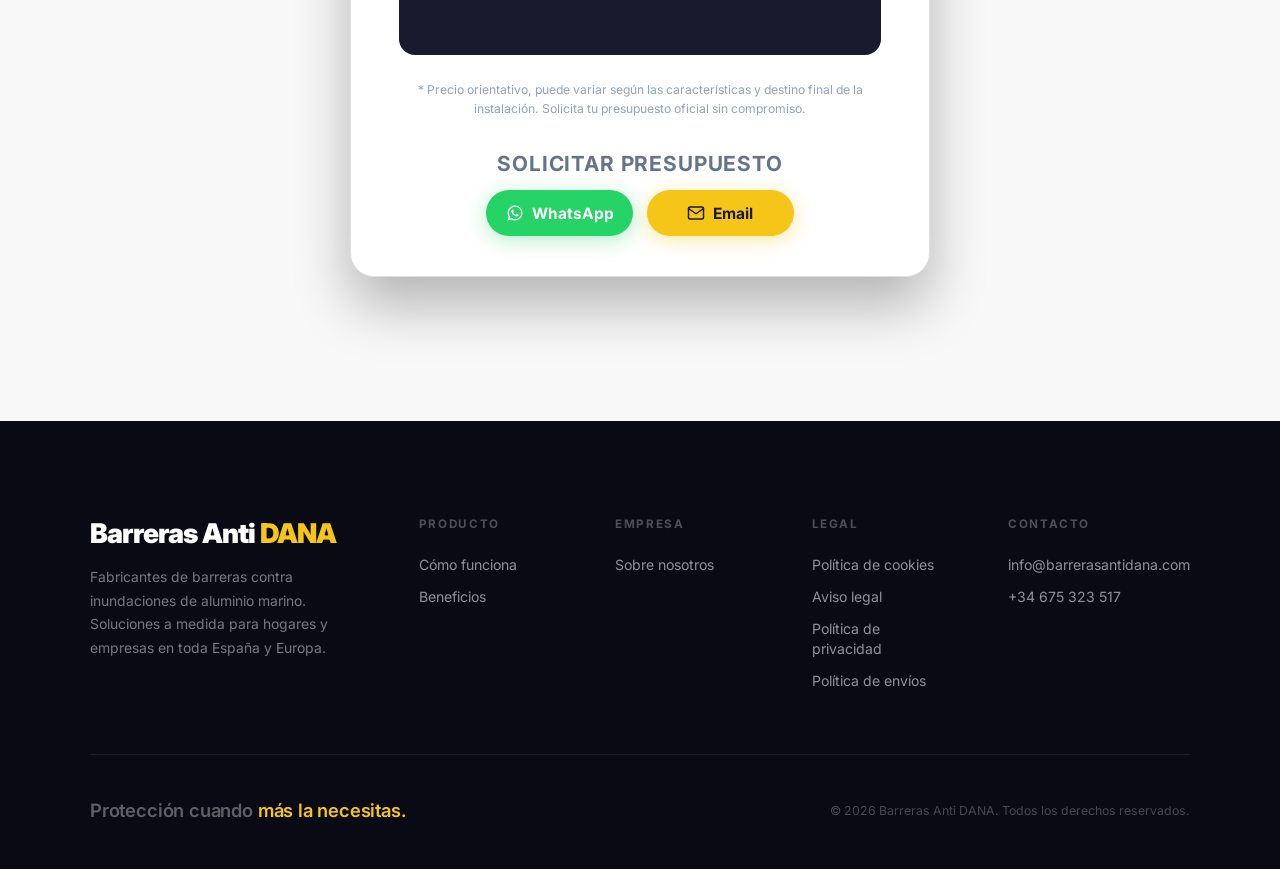
==== commit ece22a1d: "html beneficios" ====
--- a/index.html
+++ b/index.html
@@ -202,34 +202,34 @@
 
     <div class="benefits-grid">
       <div class="b-card" data-delay="0">
-        <span class="b-icon">🏠</span>
-        <h3 class="b-title">Protege hogares y negocios</h3>
-        <p class="b-desc">Para puertas, garajes y vanos de cualquier tamaño. Solución desmontable que no altera la estética del inmueble.</p>
+        <span class="b-icon">🛡️</span>
+        <h3 class="b-title">Protección real contra inundaciones</h3>
+        <p class="b-desc">Fabricadas en aluminio, resisten la presión del agua sin deformarse. Pensadas para proteger garajes, comercios, viviendas y naves industriales.</p>
       </div>
       <div class="b-card" data-delay="1">
         <span class="b-icon">⚡</span>
         <h3 class="b-title">Instalación en minutos</h3>
-        <p class="b-desc">Sin herramientas especiales. Desliza las tablas en las guías y tu barrera estará lista antes de que llegue el agua.</p>
+        <p class="b-desc">Las guías se fijan una sola vez y la barrera se monta y desmonta en menos de 5 minutos para una rápida actuación frente a imprevistos.</p>
       </div>
       <div class="b-card" data-delay="2">
-        <span class="b-icon">🔩</span>
-        <h3 class="b-title">Aluminio anticorrosión</h3>
-        <p class="b-desc">Aleación 6005-T5 anodizada. Resiste el agua salada, agentes químicos y décadas de uso sin degradarse.</p>
-      </div>
-      <div class="b-card" data-delay="3">
         <span class="b-icon">📐</span>
-        <h3 class="b-title">Fabricadas a medida</h3>
-        <p class="b-desc">Cada barrera se fabrica con las dimensiones exactas de tu vano. Ajuste perfecto para cualquier medida.</p>
-      </div>
-      <div class="b-card" data-delay="4">
-        <span class="b-icon">🌊</span>
-        <h3 class="b-title">Altura personalizable</h3>
-        <p class="b-desc">Configura tablas en múltiplos de 20cm para alcanzar la altura necesaria según la realidad de cada zona de riesgo.</p>
+        <h3 class="b-title">Totalmente personalizables</h3>
+        <p class="b-desc">Fabricamos a medida: cualquier anchura y alturas en múltiplos de 20 cm. Se adaptan a cualquier apertura.</p>
       </div>
       <div class="b-card" data-delay="5">
         <span class="b-icon">✅</span>
-        <h3 class="b-title">Certificadas normativa europea</h3>
-        <p class="b-desc">Cumplimiento total con BS EN 13564. Ensayadas bajo condiciones de inundación real para garantizar su eficacia.</p>
+        <h3 class="b-title">Sin mantenimiento</h3>
+        <p class="b-desc">Una vez instaladas las guías, solo debes colocar las planchas cuando sea necesario. Sin revisiones periódicas.</p>
+      </div>
+      <div class="b-card" data-delay="6">
+        <span class="b-icon">🏠</span>
+        <h3 class="b-title">Para todo tipo de inmuebles</h3>
+        <p class="b-desc">Garajes, portales, locales comerciales, naves y cualquier apertura en zona inundable.</p>
+      </div>
+      <div class="b-card" data-delay="7">
+        <span class="b-icon">💧</span>
+        <h3 class="b-title">Junta de estanqueidad</h3>
+        <p class="b-desc">Cada barrera incorpora juntas de sellado que impide la filtración de agua entre las planchas y los perfiles.</p>
       </div>
     </div>
   </div>
